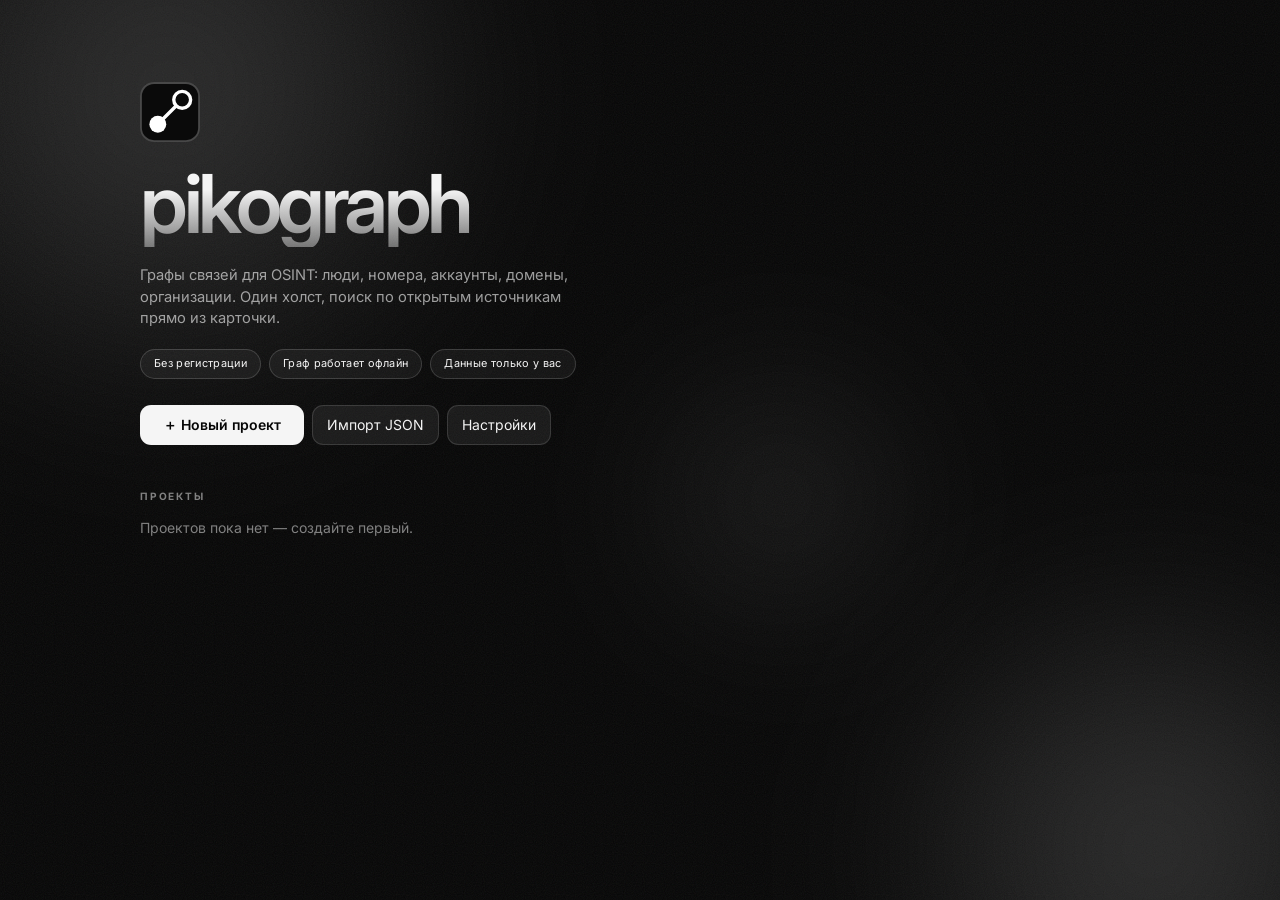
==== pikograph-single.html @ ecc3bdcb "Add files via upload" ====
<!doctype html>
<html lang="ru">
<head>
<meta charset="utf-8">
<meta name="viewport" content="width=device-width,initial-scale=1,viewport-fit=cover">
<meta name="theme-color" content="#060606">
<title>Pikograph</title>
<meta name="description" content="Pikograph — графы связей для OSINT: люди, номера, аккаунты, домены и организации на одном холсте. Поиск по открытым источникам прямо в карточке.">
<meta property="og:title" content="Pikograph"><meta property="og:description" content="Графы связей для OSINT. Поиск по открытым источникам прямо в графе.">
<meta name="application-name" content="Pikograph"><meta name="apple-mobile-web-app-title" content="Pikograph">
<link rel="icon" href="data:image/svg+xml,%3Csvg%20xmlns%3D%22http%3A//www.w3.org/2000/svg%22%20viewBox%3D%220%200%2064%2064%22%3E%3Crect%20width%3D%2264%22%20height%3D%2264%22%20rx%3D%2215%22%20fill%3D%22%230a0a0a%22/%3E%3Crect%20x%3D%221%22%20y%3D%221%22%20width%3D%2262%22%20height%3D%2262%22%20rx%3D%2214%22%20fill%3D%22none%22%20stroke%3D%22%23fff%22%20stroke-opacity%3D%22.25%22%20stroke-width%3D%222%22/%3E%3Cpath%20d%3D%22M21%2043L43%2021%22%20stroke%3D%22%23fff%22%20stroke-width%3D%223.6%22%20stroke-linecap%3D%22round%22/%3E%3Ccircle%20cx%3D%2219%22%20cy%3D%2245%22%20r%3D%229%22%20fill%3D%22%23fff%22/%3E%3Ccircle%20cx%3D%2245%22%20cy%3D%2219%22%20r%3D%229%22%20fill%3D%22%230a0a0a%22%20stroke%3D%22%23fff%22%20stroke-width%3D%223.6%22/%3E%3C/svg%3E" type="image/svg+xml">
<link rel="icon" href="[data-uri]" sizes="32x32" type="image/png">
<link rel="apple-touch-icon" href="[data-uri]">
<link rel="preconnect" href="https://fonts.googleapis.com">
<link href="https://fonts.googleapis.com/css2?family=Inter:wght@400;500;600&family=Space+Grotesk:wght@400;600&family=Manrope:wght@400;600&family=Syne:wght@400;700&family=Unbounded:wght@400;600&family=Oswald:wght@400;600&family=Playfair+Display:wght@400;700&family=Cormorant+Garamond:wght@500;700&family=JetBrains+Mono:wght@400;700&family=IBM+Plex+Mono:wght@400;600&display=swap" rel="stylesheet">
<style>
:root{--c:255,255,255;--bg:#060606;--fg:#f5f5f5;--ga:.06;--gm:1;--hl:.18;--sh:.55;--bl:26px;--r:18px;--f:'Inter',system-ui,sans-serif;--fs:14px;--nw:200px;--ew:1.5px;--bd:.14;--gn:.07}
.l{--c:0,0,0;--bg:#e9e9e9;--fg:#080808;--gm:8;--hl:.85;--sh:.2}
*{box-sizing:border-box;margin:0}
html{height:100%;background:var(--bg)}
body{height:100%;overflow:hidden;background:transparent;color:var(--fg);font:var(--fs)/1.45 var(--f);-webkit-tap-highlight-color:transparent;overscroll-behavior:none;-webkit-font-smoothing:antialiased}
[hidden]{display:none!important}
#amb{position:fixed;inset:0;z-index:-1;overflow:hidden;pointer-events:none}
#amb i{position:absolute;border-radius:50%;filter:blur(70px);background:radial-gradient(circle,rgba(var(--c),.17),transparent 65%)}
#amb i:nth-child(1){width:62vmax;height:62vmax;left:-18vmax;top:-24vmax;animation:dr 28s ease-in-out infinite}
#amb i:nth-child(2){width:52vmax;height:52vmax;right:-16vmax;bottom:-22vmax;animation:dr 34s ease-in-out infinite reverse}
#amb i:nth-child(3){width:30vmax;height:30vmax;left:46%;top:34%;opacity:.55;animation:dr 22s ease-in-out infinite}
.na #amb i{animation:none}
#amb::after{content:"";position:absolute;inset:0;opacity:var(--gn);mix-blend-mode:overlay;background:url("data:image/svg+xml,%3Csvg xmlns='http://www.w3.org/2000/svg' width='160' height='160'%3E%3Cfilter id='n'%3E%3CfeTurbulence type='fractalNoise' baseFrequency='.9' numOctaves='2'/%3E%3C/filter%3E%3Crect width='100%25' height='100%25' filter='url(%23n)'/%3E%3C/svg%3E")}
@keyframes dr{50%{transform:translate(8vw,6vh) scale(1.12)}}
@keyframes pop{from{opacity:0;transform:scale(.86)}}
@keyframes up{from{opacity:0;transform:translateY(14px)}}
@keyframes sl{from{opacity:0;transform:translateY(10px) scale(.98)}}
@keyframes pl{50%{box-shadow:0 0 0 8px rgba(var(--c),.14)}}
@keyframes fl{to{stroke-dashoffset:-11}}
@media(prefers-reduced-motion:reduce){*{animation:none!important}}

.glass{position:relative;background:linear-gradient(135deg,rgba(255,255,255,calc(var(--ga)*var(--gm)*1.7)),rgba(255,255,255,calc(var(--ga)*var(--gm)*.6)));-webkit-backdrop-filter:blur(var(--bl)) saturate(170%);backdrop-filter:blur(var(--bl)) saturate(170%);border-radius:var(--r);box-shadow:inset 0 1px 0 rgba(255,255,255,var(--hl)),0 24px 56px -14px rgba(0,0,0,var(--sh)),0 2px 8px rgba(0,0,0,.16)}
.glass::after{content:"";position:absolute;inset:0;border-radius:inherit;padding:1px;pointer-events:none;background:linear-gradient(140deg,rgba(var(--c),calc(var(--bd)*3)),rgba(var(--c),calc(var(--bd)*.35)) 45%,rgba(var(--c),calc(var(--bd)*1.7)));-webkit-mask:linear-gradient(#000 0 0) content-box,linear-gradient(#000 0 0);-webkit-mask-composite:xor;mask-composite:exclude}

#stage{position:fixed;inset:0;touch-action:none;cursor:grab}
#world{position:absolute;left:0;top:0;transform-origin:0 0}
#sv{position:absolute;left:0;top:0;width:1px;height:1px;overflow:visible;pointer-events:none;color:var(--fg)}
.ln{fill:none;stroke-width:var(--ew);stroke-linecap:round}#tmp{stroke:var(--fg);stroke-opacity:.55;stroke-dasharray:5 5}
.es .ln{stroke:var(--fg);stroke-width:calc(var(--ew) + 1px)}.ah{fill:var(--fg);stroke:var(--fg);stroke-width:1.2;stroke-linejoin:round;opacity:.92}.pt{fill:var(--fg);filter:drop-shadow(0 0 5px var(--fg))}.lb{fill:var(--bg);stroke:rgba(var(--c),.3);pointer-events:all;cursor:pointer}
.hit{fill:none;stroke:transparent;stroke-width:24;pointer-events:stroke;cursor:pointer}
#sv text{fill:var(--fg);font-size:11.5px;font-weight:500;letter-spacing:.03em;pointer-events:none}

.node{position:absolute;width:var(--nw);padding:14px 16px 15px;cursor:grab;user-select:none;-webkit-user-select:none;touch-action:none;transition:box-shadow .25s,transform .25s}
.node.pp{animation:pop .4s cubic-bezier(.2,.9,.3,1.25)}
.node:hover{transform:translateY(-2px)}
.node.s{box-shadow:inset 0 1px 0 rgba(255,255,255,var(--hl)),0 0 0 5px rgba(var(--c),.07),0 30px 70px -14px rgba(0,0,0,.75)}
.node.s::after{background:linear-gradient(140deg,rgba(var(--c),.95),rgba(var(--c),.35))}
.nh{display:flex;align-items:center;gap:9px}
.ic{display:grid;place-items:center;flex:none;width:28px;height:28px;border-radius:50%;background:rgba(var(--c),.09);box-shadow:inset 0 0 0 1px rgba(var(--c),.18)}
.ic svg{width:15px;height:15px}
.node small{opacity:.55;letter-spacing:.16em;text-transform:uppercase;font-size:.66em;font-weight:600}
.node b{display:block;font-weight:600;font-size:1.07em;line-height:1.3;word-break:break-word;margin-top:11px;letter-spacing:-.01em}
.node i{display:block;opacity:.58;font-style:normal;font-size:.85em;margin-top:6px;white-space:pre-wrap;word-break:break-word}
.hd{position:absolute;width:18px;height:18px;margin:-9px 0 0 -9px;border-radius:50%;background:var(--fg);border:3px solid var(--bg);box-shadow:0 0 0 1px rgba(var(--c),.4);cursor:crosshair;touch-action:none;opacity:0;pointer-events:none;z-index:2;transition:transform .15s,opacity .18s}
.hd[data-s="0"]{left:50%;top:0}.hd[data-s="1"]{left:100%;top:50%}.hd[data-s="2"]{left:50%;top:100%}.hd[data-s="3"]{left:0;top:50%}
.node:hover .hd,.node.s .hd{opacity:1;pointer-events:auto}.hd:hover{transform:scale(1.3)}.s .hd{animation:pl 1.8s ease-in-out infinite}
@media(pointer:coarse){.hd{width:28px;height:28px;margin:-14px 0 0 -14px}}

button,input,select,textarea{font:inherit;color:inherit}
button{background:rgba(var(--c),.07);border:1px solid rgba(var(--c),.13);border-radius:calc(var(--r)*.62);padding:8px 14px;cursor:pointer;white-space:nowrap;min-height:40px;transition:background .18s,transform .18s,border-color .18s;flex:none}
button:hover{background:rgba(var(--c),.17);border-color:rgba(var(--c),.3)}
button:active{transform:scale(.96)}
button.pri{background:var(--fg);color:var(--bg);font-weight:600;border-color:transparent}
button.pri:hover{background:var(--fg);opacity:.88}
.ib{width:40px;padding:0;display:grid;place-items:center}.ib svg{width:18px;height:18px}
input,textarea,select{width:100%;background:rgba(var(--c),.055);border:1px solid rgba(var(--c),.13);border-radius:12px;padding:9px 12px;outline:0;transition:border-color .2s,background .2s}
input:focus,textarea:focus,select:focus{border-color:rgba(var(--c),.55);background:rgba(var(--c),.09)}
select option{color:#000}
input[type=range]{padding:0;height:22px;accent-color:var(--fg);background:transparent;border:0}
input[type=checkbox]{width:20px;height:20px;accent-color:var(--fg)}
textarea{resize:vertical}

.bar{z-index:10;position:fixed;top:max(12px,env(safe-area-inset-top));left:12px;right:12px;display:flex;gap:6px;padding:6px;overflow-x:auto;scrollbar-width:none;align-items:center;border-radius:calc(var(--r)*1.2)}
.bar::-webkit-scrollbar,.dock::-webkit-scrollbar{display:none}
#nm{width:170px;flex:none;font-weight:600;background:transparent;border-color:transparent;letter-spacing:-.01em}
#nm:hover{background:rgba(var(--c),.06)}
.sp{width:1px;height:22px;background:rgba(var(--c),.16);flex:none;margin:0 2px}
.bar #zl{min-width:62px;font-variant-numeric:tabular-nums}
.dock{z-index:10;position:fixed;bottom:max(14px,env(safe-area-inset-bottom));left:50%;transform:translateX(-50%);max-width:calc(100% - 20px);display:flex;gap:2px;padding:6px;overflow-x:auto;scrollbar-width:none;border-radius:calc(var(--r)*1.3)}
.dock button{display:flex;flex-direction:column;align-items:center;gap:5px;min-width:68px;padding:9px 6px 8px;background:transparent;border-color:transparent;font-size:.72em;letter-spacing:.05em;line-height:1}
.dock button svg{width:22px;height:22px}
.dock button:hover{background:rgba(var(--c),.12);transform:translateY(-4px)}
.menu{position:fixed;top:78px;right:12px;z-index:30;padding:6px;display:none;min-width:230px}
.menu.o{display:block;animation:sl .22s ease}
.menu button{display:block;width:100%;text-align:left;background:transparent;border-color:transparent}
.menu hr{border:0;border-top:1px solid rgba(var(--c),.12);margin:4px 8px}
.sheet{z-index:60;position:fixed;top:84px;right:12px;width:340px;max-height:calc(100% - 170px);overflow:auto;padding:18px;display:none;border:1px solid rgba(var(--c),var(--bd))}
.sheet::after{display:none}.sheet.o{display:block;animation:sl .3s ease}
#set{right:auto;left:12px}
.sheet h3{font-weight:600;letter-spacing:.14em;text-transform:uppercase;font-size:.74em}
.sheet label{display:flex;justify-content:space-between;font-size:.7em;opacity:.58;margin:14px 0 5px;text-transform:uppercase;letter-spacing:.12em;font-weight:500}
.row{display:flex;gap:8px;align-items:center;justify-content:space-between;margin-top:12px}.row button{flex:1}
.hd2{margin:0;justify-content:flex-start}.hd2 h3{flex:1}.hd2 button{flex:none}
.sheet .pri{width:100%;margin-top:14px}
.rr{border-top:1px solid rgba(var(--c),.11);padding:12px 0;font-size:.9em}
.rr a{color:var(--fg);font-weight:600;word-break:break-word;text-decoration:none;border-bottom:1px solid rgba(var(--c),.3)}
.rr small{display:block;opacity:.5;margin-top:2px}.rr p{opacity:.75;margin:5px 0;max-height:4.4em;overflow:hidden}
.rr button{min-height:30px;padding:3px 11px;font-size:.85em}
#hint{position:fixed;left:50%;top:50%;transform:translate(-50%,-50%);text-align:center;opacity:.38;pointer-events:none;display:none;letter-spacing:.05em;line-height:1.8}
#toast{position:fixed;left:50%;bottom:104px;transform:translate(-50%,16px);opacity:0;pointer-events:none;padding:11px 20px;z-index:80;transition:.3s;max-width:90%;text-align:center}
#toast.o{opacity:1;transform:translate(-50%,0)}

body.hm .bar,body.hm .dock,body.hm #stage,body.hm #hint,body.hm #pn,body.hm #mn{display:none!important}
#home{position:fixed;inset:0;z-index:50;overflow:auto;padding:max(28px,env(safe-area-inset-top)) 20px 70px}
body:not(.hm) #home{display:none}
.hw{max-width:1000px;margin:6vh auto 0;animation:up .6s both}
.logo{width:60px;height:60px;margin-bottom:18px}
.hw h1{font-size:clamp(2.9em,11vw,5.8em);font-weight:600;letter-spacing:-.055em;line-height:.95;padding-bottom:.06em;background:linear-gradient(180deg,var(--fg) 30%,rgba(var(--c),.4));-webkit-background-clip:text;background-clip:text;color:transparent}
.sub{opacity:.62;margin:18px 0 0;max-width:52ch;font-size:1.05em}
.chips{display:flex;flex-wrap:wrap;gap:8px;margin:20px 0 26px}
.chips span{padding:6px 13px;border-radius:99px;font-size:.78em;border:1px solid rgba(var(--c),.16);background:rgba(var(--c),.05);letter-spacing:.03em}
.hw .row{justify-content:flex-start;flex-wrap:wrap;margin:0}.hw .row button{flex:none}.hw .pri{padding:9px 22px}
.ph{margin:44px 0 14px;opacity:.5;letter-spacing:.18em;text-transform:uppercase;font-size:.72em}
#pl{display:grid;grid-template-columns:repeat(auto-fill,minmax(250px,1fr));gap:16px}
.pc{padding:12px;cursor:pointer;animation:up .55s both;transition:transform .25s}
.pc:hover{transform:translateY(-4px)}
.pc::before{content:"";position:absolute;inset:0;border-radius:inherit;background:radial-gradient(260px circle at var(--mx,50%) var(--my,0),rgba(var(--c),.14),transparent 60%);opacity:0;transition:opacity .3s;pointer-events:none}
.pc:hover::before{opacity:1}
.th{height:112px;border-radius:calc(var(--r) - 7px);background:rgba(var(--c),.04);box-shadow:inset 0 0 0 1px rgba(var(--c),.08);overflow:hidden}
.th svg{width:100%;height:100%}.th line{stroke:rgba(var(--c),.4);stroke-width:1}.th circle{fill:var(--fg)}
.pi{display:flex;align-items:center;gap:6px;margin-top:11px}.pi>div:first-child{flex:1;min-width:0}
.pi b{display:block;white-space:nowrap;overflow:hidden;text-overflow:ellipsis;font-weight:600}.pi small{opacity:.5;font-size:.8em}
.pa{display:flex;gap:4px;opacity:.55;transition:.2s}.pc:hover .pa{opacity:1}
.pa button{min-width:34px;height:34px;min-height:34px;padding:0 8px;display:grid;place-items:center;font-size:.8em}.pa svg{width:15px;height:15px}
.empty{opacity:.5;grid-column:1/-1}
@media(hover:none){.pa{opacity:1}}
@media(max-width:700px){.sheet,#set{top:auto;left:8px;right:8px;width:auto;bottom:calc(92px + env(safe-area-inset-bottom));max-height:52vh}#nm{width:120px}.menu{right:8px}}

.node.res{width:360px;padding:14px 14px 12px}
.rt{flex:1;min-width:0}.rt small{display:block}.rt em{display:block;font-style:normal;font-weight:600;white-space:nowrap;overflow:hidden;text-overflow:ellipsis;margin-top:2px;letter-spacing:-.01em}
.cnt{font-size:.75em;padding:2px 9px;border-radius:99px;background:rgba(var(--c),.1);box-shadow:inset 0 0 0 1px rgba(var(--c),.16);font-variant-numeric:tabular-nums}.cnt:empty{display:none}
.rl{margin-top:12px;max-height:340px;overflow:auto;touch-action:pan-y;overscroll-behavior:contain;cursor:auto;padding-right:6px;scrollbar-width:thin;scrollbar-color:rgba(var(--c),.3) transparent;user-select:text;-webkit-user-select:text}
.ri{display:flex;gap:10px;padding:11px 0;border-top:1px solid rgba(var(--c),.1);animation:up .45s both}.ri:first-child{border-top:0}
.fv{flex:none;width:26px;height:26px;border-radius:50%;display:grid;place-items:center;font-size:.72em;font-weight:600;background:rgba(var(--c),.09);box-shadow:inset 0 0 0 1px rgba(var(--c),.16)}
.ri>div{min-width:0;flex:1}
.ri a{display:block;color:var(--fg);font-weight:600;font-size:.92em;line-height:1.3;text-decoration:none;word-break:break-word}
.ri a:hover{text-decoration:underline;text-underline-offset:3px}
.ri small{display:block;opacity:.5;font-size:.72em;margin-top:2px;letter-spacing:.04em}
.ri p{opacity:.74;font-size:.8em;margin:5px 0 0;line-height:1.45;word-break:break-word}
.ri img{width:100%;max-height:120px;object-fit:cover;border-radius:10px;margin-bottom:7px;display:block}
.ri button,.res>button{min-height:26px;padding:2px 11px;font-size:.72em;margin-top:8px}
.rm{opacity:.68;font-size:.88em;margin-top:12px;line-height:1.5}
.sk{margin-top:14px;display:grid;gap:9px}.sk span{height:12px;border-radius:6px;background:linear-gradient(90deg,rgba(var(--c),.07),rgba(var(--c),.24),rgba(var(--c),.07));background-size:200% 100%;animation:sh 1.3s linear infinite}.sk span:nth-child(2){width:80%}.sk span:nth-child(3){width:55%}
@keyframes sh{to{background-position:-200% 0}}
.rf{margin-top:10px;font-size:.64em;letter-spacing:.16em;text-transform:uppercase;opacity:.4;text-align:right}
.seg{display:flex;gap:6px}.seg button{flex:1;padding:6px 0;font-size:1.1em}.seg .on{background:var(--fg);color:var(--bg);border-color:transparent}
@media(max-width:700px){.node.res{width:300px}}

</style>
</head>
<body class="hm">
<div id="amb"><i></i><i></i><i></i></div>
<div id="stage"><div id="world">
  <svg id="sv"><g id="eg"></g><path id="tmp" class="ln"/></svg>
  <div id="nd"></div>
</div></div>
<div id="hint">Двойной клик по полотну или кнопки внизу — новая карточка<br>Потяни за белый кружок на стороне карточки, чтобы создать связь</div>

<header class="bar glass">
  <button class="ib" id="bk" title="К проектам"></button>
  <input id="nm" aria-label="Название проекта" placeholder="Название">
  <span class="sp"></span>
  <button class="ib" id="un" title="Назад (Ctrl+Z)"></button><button class="ib" id="re" title="Вперёд (Ctrl+Y)"></button>
  <span class="sp"></span>
  <button class="ib" id="zo"></button><button id="zl">100%</button><button class="ib" id="zi"></button>
  <span class="sp"></span>
  <button class="ib" id="mb" title="Меню"></button>
</header>
<div class="menu glass" id="mn">
  <button data-a="fit">Вписать в экран</button>
  <button data-a="lay">Авто-расположение</button><hr>
  <button data-a="png">Экспорт PNG</button>
  <button data-a="json">Экспорт JSON</button><hr>
  <button data-a="clr">Очистить граф</button>
  <button data-a="set">Настройки</button>
</div>
<nav class="dock glass" id="dk"></nav>
<aside class="sheet glass" id="pn"></aside>
<aside class="sheet glass" id="set"></aside>
<div id="toast" class="glass"></div>

<section id="home">
  <div class="hw">
    <svg class="logo" viewBox="0 0 64 64"><rect width="64" height="64" rx="15" fill="#0a0a0a"/><rect x="1" y="1" width="62" height="62" rx="14" fill="none" stroke="#fff" stroke-opacity=".25" stroke-width="2"/><path d="M21 43L43 21" stroke="#fff" stroke-width="3.6" stroke-linecap="round"/><circle cx="19" cy="45" r="9" fill="#fff"/><circle cx="45" cy="19" r="9" fill="#0a0a0a" stroke="#fff" stroke-width="3.6"/></svg>
    <h1>pikograph</h1>
    <p class="sub">Графы связей для OSINT: люди, номера, аккаунты, домены, организации. Один холст, поиск по открытым источникам прямо из карточки.</p>
    <div class="chips"><span>Без регистрации</span><span>Граф работает офлайн</span><span>Данные только у вас</span></div>
    <div class="row"><button class="pri" id="hn">＋ Новый проект</button><button id="hi">Импорт JSON</button><button id="hs">Настройки</button></div>
    <h3 class="ph">Проекты</h3>
    <div id="pl"></div>
  </div>
</section>
<input type="file" id="fi" accept=".json,application/json" hidden>
<script>
'use strict';
const $=q=>document.querySelector(q),uid=()=>Math.random().toString(36).slice(2,9),
esc=t=>String(t??'').replace(/[&<>"]/g,c=>({'&':'&amp;','<':'&lt;','>':'&gt;','"':'&quot;'}[c]));
/* хранилище с запасным вариантом (если localStorage недоступен) */
const LS=(()=>{try{localStorage.setItem('__t',1);localStorage.removeItem('__t');return localStorage}catch{const m={};return{getItem:k=>k in m?m[k]:null,setItem:(k,v)=>{m[k]=String(v)},removeItem:k=>{delete m[k]}}}})();
const ld0=(k,d)=>{try{return JSON.parse(LS.getItem(k))||d}catch{return d}},sv=(k,v)=>{try{LS.setItem(k,JSON.stringify(v))}catch{toast('Не удалось сохранить: память браузера заполнена')}};
function toast(t){const e=$('#toast');e.textContent=t;e.classList.add('o');clearTimeout(toast.t);toast.t=setTimeout(()=>e.classList.remove('o'),2800)}
addEventListener('error',e=>toast('Ошибка: '+e.message));
/* иконки */
const I=d=>`<svg viewBox="0 0 24 24" fill="none" stroke="currentColor" stroke-width="1.7" stroke-linecap="round" stroke-linejoin="round">${d}</svg>`;
const IC={person:'<circle cx="12" cy="8" r="4"/><path d="M4 21c0-4.4 3.6-7 8-7s8 2.6 8 7"/>',phone:'<path d="M5 4h4l2 5-2.5 1.5a11 11 0 005 5L15 13l5 2v4a2 2 0 01-2 2A16 16 0 013 6a2 2 0 012-2z"/>',acc:'<circle cx="12" cy="12" r="4"/><path d="M16 8v5a3 3 0 006 0v-1a10 10 0 10-4 8"/>',email:'<rect x="3" y="5" width="18" height="14" rx="2"/><path d="M3 7l9 6 9-6"/>',domain:'<circle cx="12" cy="12" r="9"/><path d="M3 12h18M12 3c3 3 3 15 0 18M12 3c-3 3-3 15 0 18"/>',org:'<path d="M4 21V5l8-2v18M12 9h8v12M4 21h16M8 8h1M8 12h1M8 16h1M16 13h1M16 17h1"/>',addr:'<path d="M12 21s7-6 7-11a7 7 0 10-14 0c0 5 7 11 7 11z"/><circle cx="12" cy="10" r="2.5"/>',doc:'<path d="M6 3h8l4 4v14H6zM14 3v4h4M9 13h6M9 17h6"/>',obj:'<path d="M12 3l8 4.5v9L12 21l-8-4.5v-9zM12 12l8-4.5M12 12v9M12 12L4 7.5"/>',result:'<circle cx="11" cy="11" r="7"/><path d="M21 21l-4.3-4.3"/>',photo:'<rect x="3" y="4" width="18" height="16" rx="2"/><circle cx="9" cy="10" r="2"/><path d="M3 18l6-5 4 3 3-2 5 4"/>'};
const UI={bk:'M15 5l-7 7 7 7',un:'M9 14L4 9l5-5M4 9h10a6 6 0 010 12h-3',re:'M15 14l5-5-5-5M20 9H10a6 6 0 000 12h3',zo:'M5 12h14',zi:'M12 5v14M5 12h14',mb:'M5 12h.01M12 12h.01M19 12h.01',x:'M6 6l12 12M18 6L6 18',ed:'M4 20h4L19 9l-4-4L4 16zM13 7l4 4',cp:'M9 9h11v11H9zM5 15V4h11',tr:'M4 7h16M9 7V4h6v3M6 7l1 13h10l1-13'};
for(const k of['bk','un','re','zo','zi','mb'])$('#'+k).innerHTML=I(`<path d="${UI[k]}"/>`);
/* типы карточек: [название, режим поиска по умолчанию] */
const T={person:['ФИО','name'],phone:['Телефон','phone'],acc:['Аккаунт','user'],email:['E-mail','email'],domain:['Домен','net'],org:['Организация','work'],addr:['Адрес','geo'],doc:['Документ','gen'],obj:['Объект','gen'],photo:['Фото','photo'],result:['Результаты','gen']};
/* режимы поиска (какие именно API — см. PV в блоке поиска) */
const M={name:['ФИО'],user:['Никнейм'],phone:['Телефон'],email:['E-mail'],net:['Домен / IP'],work:['Организация'],geo:['Адрес / место'],photo:['Фото'],gen:['Общий поиск']};
const FONTS=['Inter','Space Grotesk','Manrope','Syne','Unbounded','Oswald','Playfair Display','Cormorant Garamond','JetBrains Mono','IBM Plex Mono','Georgia','system-ui'];
const D={f:'Inter',fs:14,bl:26,ga:.06,br:.14,r:18,nw:200,ew:1.5,ec:'c',ar:1,gr:'dots',gs:28,th:'d',gn:.07,an:1,pt:0,inst:''};
let s=null,st={...D,...ld0('pk:s',{})},U=[],R=[],sel=null,els={},rc={},drag=null,pinch=null,last='';const P=new Map;
const snap=()=>JSON.stringify({n:s.n,e:s.e}),nm=id=>s.n.find(n=>n.id==id),idx=()=>ld0('pk:i',[]),setI=i=>sv('pk:i',i);

/* ---------- проекты ---------- */
function save(){if(!s)return;s.t=Date.now();sv('pk:p:'+s.id,s);setI([{id:s.id,name:s.name,c:s.n.length,t:s.t},...idx().filter(x=>x.id!=s.id)])}
const SD=v=>v==null||v===''?undefined:[0,1,2,3].includes(+v)?+v:undefined;
function clean(j){const ids=new Set,n=(j.n||[]).filter(x=>x&&x.id).map(x=>{ids.add(String(x.id));const o={id:String(x.id),x:+x.x||0,y:+x.y||0,t:T[x.t]?x.t:'obj',v:String(x.v??''),c:String(x.c??''),m:M[x.m]?x.m:null};
if(o.t=='result'){o.it=(Array.isArray(x.it)?x.it:[]).slice(0,30).map(i=>({t:String(i.t??''),u:String(i.u??''),c:String(i.c??''),i:String(i.i??'')}));o.st=x.st=='err'?'err':x.st=='ok'?'ok':(o.it.length?'ok':'err');o.src=String(x.src??'');o.p=x.p?String(x.p):null;o.q=String(x.q??'');o.er=String(x.er??'')}return o});
return{n,e:(j.e||[]).filter(e=>e&&ids.has(String(e.a))&&ids.has(String(e.b))).map(e=>({id:String(e.id||uid()),a:String(e.a),b:String(e.b),l:String(e.l??''),d:[0,1,2,3].includes(+e.d)?+e.d:1,sa:SD(e.sa),sb:SD(e.sb)})),v:j.v&&j.v.k?{x:+j.v.x||0,y:+j.v.y||0,k:+j.v.k}:{x:0,y:0,k:1}}}
function mk(name,d={}){const p={...clean(d),name:name||'Новый граф',id:uid(),t:Date.now()};sv('pk:p:'+p.id,p);setI([{id:p.id,name:p.name,c:p.n.length,t:p.t},...idx()]);return p.id}
const go=id=>{if(location.hash=='#'+id)route();else location.hash=id};
function route(){const id=location.hash.slice(1);id&&LS.getItem('pk:p:'+id)?openP(id):showHome()}
function openP(id){s=ld0('pk:p:'+id,null);Object.assign(s,clean(s));U=[];R=[];sel=null;rc={};last=snap();document.body.classList.remove('hm');$('#nm').value=s.name;nodes();panel();
if(s.n.length&&s.v.k==1&&!s.v.x&&!s.v.y)fit();else view()}
function thumb(p){if(!p.n.length)return'<svg viewBox="0 0 160 90"></svg>';let a=1e9,b=1e9,c=-1e9,d=-1e9;p.n.forEach(n=>{a=Math.min(a,n.x);b=Math.min(b,n.y);c=Math.max(c,n.x);d=Math.max(d,n.y)});
const w=c-a,h=d-b,k=Math.min(128/(w||1),58/(h||1),60),ox=(160-w*k)/2,oy=(90-h*k)/2,X=n=>ox+(n.x-a)*k,Y=n=>oy+(n.y-b)*k,m={};p.n.forEach(n=>m[n.id]=n);
return`<svg viewBox="0 0 160 90">${p.e.map(e=>`<line x1="${X(m[e.a])}" y1="${Y(m[e.a])}" x2="${X(m[e.b])}" y2="${Y(m[e.b])}"/>`).join('')}${p.n.map(n=>`<circle cx="${X(n)}" cy="${Y(n)}" r="3.2"/>`).join('')}</svg>`}
function showHome(){if(s)save();s=null;sel=null;$('#nd').innerHTML='';$('#eg').innerHTML='';['#pn','#mn'].forEach(q=>$(q).classList.remove('o'));document.body.classList.add('hm');const i=idx();
$('#pl').innerHTML=i.length?i.map((p,k)=>{const d=ld0('pk:p:'+p.id,{n:[],e:[]});return`<div class="pc glass" data-id="${p.id}" style="animation-delay:${k*60}ms"><div class="th">${thumb({n:d.n||[],e:d.e||[]})}</div><div class="pi"><div><b>${esc(p.name)}</b><small>${p.c} карт. · ${new Date(p.t).toLocaleDateString('ru',{day:'numeric',month:'short'})}</small></div><div class="pa"><button data-a="r" title="Переименовать">${I(`<path d="${UI.ed}"/>`)}</button><button data-a="d" title="Копия">${I(`<path d="${UI.cp}"/>`)}</button><button data-a="x" title="Удалить">${I(`<path d="${UI.tr}"/>`)}</button></div></div></div>`}).join(''):'<p class="empty">Проектов пока нет — создайте первый.</p>'}
$('#pl').onclick=e=>{const c=e.target.closest('.pc');if(!c)return;const id=c.dataset.id,b=e.target.closest('button'),a=b&&b.dataset.a;if(!a)return go(id);const p=ld0('pk:p:'+id,null);if(!p)return showHome();
if(a=='r'){go(id);setTimeout(()=>{$('#nm').focus();$('#nm').select()},80);return}
if(a=='d')mk(p.name+' (копия)',p);
else{if(!b.dataset.arm){b.dataset.arm=1;b.innerHTML='Удалить?';setTimeout(()=>{if(b.isConnected){delete b.dataset.arm;b.innerHTML=I(`<path d="${UI.tr}"/>`)}},3000);return}LS.removeItem('pk:p:'+id);setI(idx().filter(x=>x.id!=id))}showHome()};
$('#pl').onpointermove=e=>{const c=e.target.closest('.pc');if(c){const r=c.getBoundingClientRect();c.style.setProperty('--mx',e.clientX-r.left+'px');c.style.setProperty('--my',e.clientY-r.top+'px')}};
$('#hn').onclick=()=>go(mk('Новый граф'));
$('#hi').onclick=()=>$('#fi').click();
$('#fi').onchange=async e=>{try{const f=e.target.files[0],j=JSON.parse(await f.text());if(!Array.isArray(j.n)||!Array.isArray(j.e))throw 0;go(mk(j.name||f.name.replace(/\.json$/i,''),j))}catch{toast('Неверный файл проекта')}e.target.value=''};
$('#hs').onclick=()=>$('#set').classList.toggle('o');$('#bk').onclick=()=>{location.hash=''};
addEventListener('hashchange',route);addEventListener('pagehide',()=>save());

/* ---------- история ---------- */
function commit(){U.push(last);if(U.length>100)U.shift();last=snap();R=[];save()}
function ld(x){x=JSON.parse(x);s.n=x.n;s.e=x.e;last=snap();sel=null;nodes();panel();save()}
const undo=()=>{if(s&&U.length){R.push(snap());ld(U.pop())}},redo=()=>{if(s&&R.length){U.push(snap());ld(R.pop())}};

/* ---------- отрисовка ---------- */
function apply(){const r=document.documentElement,v=r.style;r.className=st.th=='l'?'l':'';document.body.classList.toggle('na',!st.an);
v.setProperty('--f',`'${st.f}',system-ui,sans-serif`);v.setProperty('--fs',st.fs+'px');v.setProperty('--bl',st.bl+'px');v.setProperty('--ga',st.ga);v.setProperty('--bd',st.br);v.setProperty('--r',st.r+'px');v.setProperty('--nw',st.nw+'px');v.setProperty('--ew',st.ew+'px');v.setProperty('--gn',st.gn);
document.querySelector('meta[name=theme-color]').content=st.th=='l'?'#e9e9e9':'#060606';if(s){view();edges()}}
function view(){if(!s)return;const v=s.v,g=$('#stage').style,gs=Math.max(4,st.gs*v.k);$('#world').style.transform=`translate(${v.x}px,${v.y}px) scale(${v.k})`;$('#zl').textContent=Math.round(v.k*100)+'%';
g.backgroundImage=st.gr=='dots'?'radial-gradient(rgba(var(--c),.3) 1px,transparent 1.3px)':st.gr=='lines'?'linear-gradient(rgba(var(--c),.07) 1px,transparent 1px),linear-gradient(90deg,rgba(var(--c),.07) 1px,transparent 1px)':'none';
g.backgroundSize=gs+'px '+gs+'px';g.backgroundPosition=v.x+'px '+v.y+'px'}
const HD=[0,1,2,3].map(i=>`<div class="hd" data-s="${i}"></div>`).join('');
function resHTML(n){const hd=`<div class="nh"><span class="ic">${I(IC.result)}</span><div class="rt"><small>Результаты поиска</small><em></em></div><span class="cnt">${n.st=='ok'?n.it.length:''}</span></div>`;let b;
if(n.st=='load')b='<div class="sk"><span></span><span></span><span></span></div><p class="rm">Ищу в открытых источниках…</p>';
else if(n.st=='err'||!n.it.length)b=`<p class="rm">${esc(n.st=='err'?(n.er||'Поиск прерван.'):'Ничего не найдено.')}</p><button data-act="rt">Повторить</button>`;
else b='<div class="rl">'+n.it.map((x,i)=>{let h='';try{h=new URL(x.u).hostname.replace(/^www\./,'')}catch{}return`<div class="ri" style="animation-delay:${Math.min(i,10)*40}ms"><span class="fv">${esc((h[0]||'•').toUpperCase())}</span><div>${/^https?:/.test(x.i)?`<img src="${esc(x.i)}" loading="lazy" referrerpolicy="no-referrer" alt="">`:''}<a href="${/^https?:/.test(x.u)?esc(x.u):'#'}" target="_blank" rel="noopener noreferrer">${esc(x.t)}</a><small>${esc(h)}</small>${x.c?`<p>${esc(x.c)}</p>`:''}<button data-act="add" data-i="${i}">+ в граф</button></div></div>`}).join('')+'</div>';
return hd+(n.st=='ok'&&n.er?`<p class="rm">${esc(n.er)}</p>`:'')+b+(n.src&&n.st=='ok'?`<div class="rf">${esc(n.src)}</div>`:'')+HD}
function nodes(){const w=$('#nd'),sc={};w.querySelectorAll('.rl').forEach(r=>sc[r.closest('.node').dataset.id]=r.scrollTop);w.innerHTML='';els={};
s.n.forEach(n=>{const e=document.createElement('div'),t=T[n.t]||T.obj,r=n.t=='result';e.className='node glass'+(r?' res':'')+(sel&&sel.k=='n'&&sel.id==n.id?' s':'');e.dataset.id=n.id;
if(r){e.innerHTML=resHTML(n);e.querySelector('em').textContent=n.v}
else{e.innerHTML=`<div class="nh"><span class="ic">${I(IC[n.t]||IC.obj)}</span><small></small></div><b></b><i></i>${HD}`;e.querySelector('small').textContent=t[0];e.children[1].textContent=n.v||'—';e.children[2].textContent=n.c||''}
e.style.left=n.x+'px';e.style.top=n.y+'px';w.append(e);els[n.id]=e;const l=e.querySelector('.rl');if(l&&sc[n.id])l.scrollTop=sc[n.id]});edges();view();$('#hint').style.display=s.n.length?'none':'block'}
const NV=[[0,-1],[1,0],[0,1],[-1,0]],anc=(n,el,i)=>[n.x+(i==1?el.offsetWidth:i==3?0:el.offsetWidth/2),n.y+(i==2?el.offsetHeight:i==0?0:el.offsetHeight/2)];
/* ломаная со скруглёнными углами (угловые связи, как в Miro) */
function rpoly(p,r){let d=`M${p[0][0]} ${p[0][1]}`;for(let i=1;i<p.length-1;i++){const a=p[i-1],c=p[i],b=p[i+1],l1=Math.hypot(c[0]-a[0],c[1]-a[1])||1,l2=Math.hypot(b[0]-c[0],b[1]-c[1])||1,k=Math.min(r,l1/2,l2/2);d+=`L${c[0]-(c[0]-a[0])/l1*k} ${c[1]-(c[1]-a[1])/l1*k}Q${c[0]} ${c[1]} ${c[0]+(b[0]-c[0])/l2*k} ${c[1]+(b[1]-c[1])/l2*k}`}const z=p[p.length-1];return d+`L${z[0]} ${z[1]}`}
function elbow(p,n,q,m){const o=22,a=[p[0]+n[0]*o,p[1]+n[1]*o],b=[q[0]+m[0]*o,q[1]+m[1]*o],h1=n[0]!=0,h2=m[0]!=0;
if(h1&&h2){const x=n[0]*m[0]<0?(a[0]+b[0])/2:(n[0]>0?Math.max(a[0],b[0]):Math.min(a[0],b[0]));return[p,[x,p[1]],[x,q[1]],q]}
if(!h1&&!h2){const y=n[1]*m[1]<0?(a[1]+b[1])/2:(n[1]>0?Math.max(a[1],b[1]):Math.min(a[1],b[1]));return[p,[p[0],y],[q[0],y],q]}
return h1?[p,[q[0],p[1]],q]:[p,[p[0],q[1]],q]}
function pmid(t){let L=0;const s=[];for(let i=1;i<t.length;i++){const l=Math.hypot(t[i][0]-t[i-1][0],t[i][1]-t[i-1][1]);s.push(l);L+=l}let h=L/2;for(let i=0;i<s.length;i++){if(h<=s[i]||i==s.length-1){const k=s[i]?h/s[i]:0;return[t[i][0]+(t[i+1][0]-t[i][0])*k,t[i][1]+(t[i+1][1]-t[i][1])*k]}h-=s[i]}return t[0]}
/* связь как в Miro: крепится к середине стороны карточки (верх/право/низ/лево), наконечник смотрит по касательной */
function shape(e){const A=nm(e.a),B=nm(e.b),a=els[e.a],b=els[e.b];if(!A||!B||!a||!b)return;
const dd=e.d??1,ah=8+st.ew*1.8,ar=[],cx=A.x+a.offsetWidth/2,cy=A.y+a.offsetHeight/2,dx=B.x+b.offsetWidth/2-cx,dy=B.y+b.offsetHeight/2-cy,
hz=Math.abs(dx)/((a.offsetWidth+b.offsetWidth)/2||1)>Math.abs(dy)/((a.offsetHeight+b.offsetHeight)/2||1),
sa=e.sa??(hz?(dx>=0?1:3):(dy>=0?2:0)),sb=e.sb??(hz?(dx>=0?3:1):(dy>=0?0:2)),
p1=anc(A,a,sa),p2=anc(B,b,sb),n1=NV[sa],n2=NV[sb],t1=st.ar&&(dd==2||dd==3),t2=st.ar&&(dd==1||dd==3);
let d,u1,u2,q1=p1,q2=p2,lx,ly;
if(st.ec=='s'){const L=Math.hypot(p2[0]-p1[0],p2[1]-p1[1])||1,ux=(p2[0]-p1[0])/L,uy=(p2[1]-p1[1])/L;u2=[ux,uy];u1=[-ux,-uy];
q1=t1?[p1[0]+ux*ah*.7,p1[1]+uy*ah*.7]:p1;q2=t2?[p2[0]-ux*ah*.7,p2[1]-uy*ah*.7]:p2;d=`M${q1[0]} ${q1[1]}L${q2[0]} ${q2[1]}`;lx=(q1[0]+q2[0])/2;ly=(q1[1]+q2[1])/2}
else{u1=[-n1[0],-n1[1]];u2=[-n2[0],-n2[1]];q1=t1?[p1[0]+n1[0]*ah*.7,p1[1]+n1[1]*ah*.7]:p1;q2=t2?[p2[0]+n2[0]*ah*.7,p2[1]+n2[1]*ah*.7]:p2;
if(st.ec=='e'){const t=elbow(q1,n1,q2,n2);d=rpoly(t,12);[lx,ly]=pmid(t)}
else{const k=Math.min(Math.max(Math.hypot(q2[0]-q1[0],q2[1]-q1[1])*.4,30),180),c1=[q1[0]+n1[0]*k,q1[1]+n1[1]*k],c2=[q2[0]+n2[0]*k,q2[1]+n2[1]*k];
d=`M${q1[0]} ${q1[1]}C${c1[0]} ${c1[1]} ${c2[0]} ${c2[1]} ${q2[0]} ${q2[1]}`;lx=(q1[0]+3*c1[0]+3*c2[0]+q2[0])/8;ly=(q1[1]+3*c1[1]+3*c2[1]+q2[1])/8}}
const tip=(x,y,ux,uy)=>{const bx=x-ux*ah,by=y-uy*ah,px=-uy*ah*.5,py=ux*ah*.5;return[[x,y],[bx+px,by+py],[bx-px,by-py]]};
if(t2)ar.push(tip(p2[0],p2[1],u2[0],u2[1]));if(t1)ar.push(tip(p1[0],p1[1],u1[0],u1[1]));
return{d,ar,lx,ly,x1:q1[0],y1:q1[1],x2:q2[0],y2:q2[1]}}
function edges(){if(!s)return;let h='';s.e.forEach((e,i)=>{const g=shape(e);if(!g)return;const d=g.d,dd=e.d??1,on=sel&&sel.id==e.id,w=e.l?e.l.length*6.5+24:0;
h+=`<g data-e="${e.id}" class="${on?'es':''}"><linearGradient id="g${i}" gradientUnits="userSpaceOnUse" x1="${g.x1}" y1="${g.y1}" x2="${g.x2}" y2="${g.y2}"><stop offset="0" style="stop-color:var(--fg);stop-opacity:${dd==2?.9:dd==1?.18:.6}"/><stop offset="1" style="stop-color:var(--fg);stop-opacity:${dd==1?.9:dd==2?.18:.6}"/></linearGradient><path class="hit" d="${d}"/><path class="ln" stroke="url(#g${i})" d="${d}"/>${g.ar.map(p=>`<polygon class="ah" points="${p.map(q=>q.join(',')).join(' ')}"/>`).join('')}${on||st.pt?`<circle class="pt" r="2.8"><animateMotion dur="2.6s" repeatCount="indefinite" path="${d}"${dd==2?' keyPoints="1;0" keyTimes="0;1" calcMode="linear"':''}/></circle>`:''}${e.l?`<g transform="translate(${g.lx} ${g.ly})"><rect class="lb" x="${-w/2}" y="-11" width="${w}" height="22" rx="11"/><text text-anchor="middle" dy="4">${esc(e.l)}</text></g>`:''}</g>`});$('#eg').innerHTML=h}
function pick(k,id){sel=k?{k,id}:null;for(const i in els)els[i].classList.toggle('s',!!sel&&sel.k=='n'&&sel.id==i);edges();panel()}

/* ---------- панель редактирования ---------- */
const XB=`<button class="ib" id="cl">${I(`<path d="${UI.x}"/>`)}</button>`,modes=c=>Object.entries(M).map(([k,v])=>`<option value="${k}" ${k==c?'selected':''}>${v[0]}</option>`).join('');
const kill=n=>{const g=new Set([n.id,...s.n.filter(x=>x.p==n.id).map(x=>x.id)]);s.n=s.n.filter(x=>!g.has(x.id));s.e=s.e.filter(e=>!g.has(e.a)&&!g.has(e.b));commit();sel=null;nodes();panel()};
function panel(){const p=$('#pn');if(!s||!sel){p.classList.remove('o');return}p.classList.add('o');
if(sel.k=='e'){const e=s.e.find(x=>x.id==sel.id);if(!e){pick(null);return}const d=e.d??1;
p.innerHTML=`<div class="row hd2"><h3>Связь</h3>${XB}</div><label>Подпись</label><input id="el" value="${esc(e.l)}" placeholder="Например: владелец"><label>Направление стрелки</label><div class="seg">${[['0','—'],['1','→'],['2','←'],['3','↔']].map(([v,l])=>`<button data-d="${v}" class="${d==v?'on':''}">${l}</button>`).join('')}</div><div class="row"><button id="rv">⇄ Развернуть</button><button id="dl">Удалить</button></div>`;
$('#el').oninput=x=>{e.l=x.target.value;edges()};$('#el').onchange=commit;$('#rv').onclick=()=>{[e.a,e.b]=[e.b,e.a];[e.sa,e.sb]=[e.sb,e.sa];if(e.d==2)e.d=1;else if(e.d==1||e.d===undefined)e.d=2;commit();edges();panel()};
p.querySelectorAll('.seg button').forEach(b=>b.onclick=()=>{e.d=+b.dataset.d;commit();edges();panel()});
$('#dl').onclick=()=>{s.e=s.e.filter(x=>x!=e);commit();pick(null)}}
else{const n=nm(sel.id);if(!n){pick(null);return}
if(n.t=='result'){p.innerHTML=`<div class="row hd2"><span class="ic">${I(IC.result)}</span><h3>Результаты</h3>${XB}</div><label>Запрос</label><input id="rq" value="${esc(n.q)}"><label>Источник поиска</label><select id="pm">${modes(n.m)}</select><button class="pri" id="sr">Обновить поиск</button><div class="row"><button id="so">↗ В браузере</button><button id="dl">Удалить</button></div>`;
$('#rq').onchange=x=>{n.q=x.target.value;save()};$('#pm').onchange=x=>{n.m=x.target.value;save()};$('#sr').onclick=()=>retry(n);
$('#so').onclick=()=>open(br(n.q),'_blank','noopener');$('#dl').onclick=()=>kill(n)}
else{p.innerHTML=`<div class="row hd2"><span class="ic">${I(IC[n.t])}</span><h3>Редактирование</h3>${XB}</div>
<label>Тип</label><select id="pt">${Object.entries(T).filter(([k])=>k!='result').map(([k,v])=>`<option value="${k}" ${k==n.t?'selected':''}>${v[0]}</option>`).join('')}</select>
<label>Значение</label><textarea id="pv" rows="2">${esc(n.v)}</textarea><label>Заметки</label><textarea id="pc" rows="3">${esc(n.c)}</textarea>
<label>Источник поиска</label><select id="pm">${modes(n.m||T[n.t][1])}</select>
<button class="pri" id="sr">Искать · результат появится блоком</button>
<div class="row"><button id="du">Копия</button><button id="dl">Удалить</button></div>`;
$('#pt').onchange=x=>{n.t=x.target.value;n.m=null;commit();nodes();panel()};
$('#pv').oninput=x=>{n.v=x.target.value;els[n.id].children[1].textContent=n.v||'—';edges()};$('#pc').oninput=x=>{n.c=x.target.value;els[n.id].children[2].textContent=n.c;edges()};
$('#pv').onchange=$('#pc').onchange=commit;$('#pm').onchange=x=>{n.m=x.target.value;save()};
$('#sr').onclick=()=>find(n);
$('#du').onclick=()=>{const c={...n,id:uid(),x:n.x+30,y:n.y+30};s.n.push(c);commit();nodes();pick('n',c.id)};
$('#dl').onclick=()=>kill(n)}}
$('#cl').onclick=()=>pick(null)}

/* ---------- OSINT-поиск: только открытые API без ключей и регистрации ---------- */
const br=q=>'https://duckduckgo.com/?q='+encodeURIComponent(q);
const E=encodeURIComponent,cut=(t,n=260)=>String(t||'').slice(0,n);
/* 404 = «ничего нет» (не ошибка); любая другая ошибка просто выключает один источник */
const tf=async(u,ms=8000)=>{const c=new AbortController,t=setTimeout(()=>c.abort(),ms);try{const r=await fetch(u,{signal:c.signal,credentials:'omit'});if(r.status==404)return null;if(!r.ok)throw new Error(r.status);return await r.json()}finally{clearTimeout(t)}};
const dt=h=>{try{return(new DOMParser().parseFromString(String(h||''),'text/html').body.textContent||'').replace(/\s+/g,' ').trim()}catch{return''}};
const isIP=q=>/^(\d{1,3}\.){3}\d{1,3}$/.test(q)||(/^[0-9a-f:]{3,39}$/i.test(q)&&q.includes(':'));
const tg=q=>{q=q.trim();return isIP(q)?q:q.replace(/^[a-z]+:\/\//i,'').replace(/^.*@/,'').split(/[\/?#:]/)[0].toLowerCase()};
const sha=async t=>[...new Uint8Array(await crypto.subtle.digest('SHA-256',new TextEncoder().encode(t)))].map(b=>b.toString(16).padStart(2,'0')).join('');
const doh=async(n,t)=>{const j=await tf(`https://dns.google/resolve?name=${E(n)}&type=${t}`);return(j?.Answer||[]).map(a=>a.data)};
const day=s=>(s||'').slice(0,10);

/* — энциклопедии, базы — */
const wiki=l=>async q=>{const j=await tf(`https://${l}.wikipedia.org/w/api.php?action=query&list=search&srsearch=${E(q)}&srlimit=6&format=json&origin=*`);return(j?.query?.search||[]).map(x=>({t:x.title+' · Wikipedia '+l.toUpperCase(),u:`https://${l}.wikipedia.org/?curid=${x.pageid}`,c:cut(dt(x.snippet))}))};
const wikidata=async q=>{const j=await tf(`https://www.wikidata.org/w/api.php?action=wbsearchentities&search=${E(q)}&language=ru&uselang=ru&limit=6&format=json&origin=*`);return(j?.search||[]).map(x=>({t:(x.label||x.id)+' · Wikidata',u:x.concepturi||'https://www.wikidata.org/wiki/'+x.id,c:cut(x.description)}))};
const commons=async q=>{const j=await tf(`https://commons.wikimedia.org/w/api.php?action=query&generator=search&gsrsearch=${E(q)}&gsrnamespace=6&gsrlimit=12&prop=imageinfo&iiprop=url&iiurlwidth=360&format=json&origin=*`);return Object.values(j?.query?.pages||{}).map(p=>{const i=p.imageinfo?.[0]||{};return{t:p.title.replace(/^File:/,''),u:i.descriptionurl||'',c:'Wikimedia Commons',i:i.thumburl||''}})};
const openalex=async q=>{const j=await tf(`https://api.openalex.org/authors?search=${E(q)}&per-page=5`);return(j?.results||[]).map(x=>({t:x.display_name+' · OpenAlex',u:x.id,c:`работ: ${x.works_count}, цитирований: ${x.cited_by_count}${x.last_known_institutions?.[0]?' · '+x.last_known_institutions[0].display_name:''}`}))};
const archive=async q=>{const j=await tf(`https://archive.org/advancedsearch.php?q=${E(q)}&fl%5B%5D=identifier&fl%5B%5D=title&fl%5B%5D=description&rows=6&output=json`);return(j?.response?.docs||[]).map(x=>({t:(x.title||x.identifier)+' · Internet Archive',u:'https://archive.org/details/'+x.identifier,c:cut(dt(Array.isArray(x.description)?x.description[0]:x.description))}))};
const gleif=async q=>{const j=await tf(`https://api.gleif.org/api/v1/lei-records?filter[fulltext]=${E(q)}&page[size]=6`);return(j?.data||[]).map(x=>{const e=x.attributes?.entity||{},a=e.legalAddress||{};return{t:(e.legalName?.name||x.id)+' · GLEIF',u:'https://search.gleif.org/#/record/'+x.id,c:[`LEI ${x.id}`,e.status,a.city,a.country,e.jurisdiction].filter(Boolean).join(' · ')}})};
const nominatim=async q=>{const j=await tf(`https://nominatim.openstreetmap.org/search?q=${E(q)}&format=jsonv2&limit=6&accept-language=ru`);return(j||[]).map(x=>({t:x.display_name,u:`https://www.openstreetmap.org/${x.osm_type}/${x.osm_id}`,c:`${x.type||''} · ${(+x.lat).toFixed(5)}, ${(+x.lon).toFixed(5)}`}))};

/* — обсуждения и сообщества — */
const hnSearch=async q=>{const j=await tf(`https://hn.algolia.com/api/v1/search?query=${E(q)}&hitsPerPage=8`);return(j?.hits||[]).map(x=>({t:(x.title||x.story_title||x.comment_text&&'Комментарий')+' · Hacker News',u:x.url||'https://news.ycombinator.com/item?id='+x.objectID,c:cut(dt(x.comment_text||x.story_text||'автор: '+x.author))}))};
const redditSearch=async q=>{const j=await tf(`https://www.reddit.com/search.json?q=${E(q)}&limit=8&raw_json=1`);return(j?.data?.children||[]).map(({data:x})=>({t:x.title+' · '+x.subreddit_name_prefixed,u:'https://www.reddit.com'+x.permalink,c:cut(x.selftext)}))};

/* — аккаунты — */
const ghUser=async q=>{if(/\s/.test(q))return[];const x=await tf('https://api.github.com/users/'+E(q));if(!x)return[];return[{t:`${x.login}${x.name?' · '+x.name:''} · GitHub`,u:x.html_url,c:[x.bio,x.company,x.location,x.blog,'репозиториев: '+x.public_repos,'с '+day(x.created_at)].filter(Boolean).join(' · '),i:x.avatar_url}]};
const ghSearch=async q=>{const j=await tf(`https://api.github.com/search/users?q=${E(q)}&per_page=6`);return(j?.items||[]).map(x=>({t:x.login+' · GitHub',u:x.html_url,c:'Похожие логины на GitHub',i:x.avatar_url}))};
const ghMail=async q=>{const j=await tf(`https://api.github.com/search/users?q=${E(q+' in:email')}&per_page=5`);return(j?.items||[]).map(x=>({t:x.login+' · GitHub (по публичному e-mail)',u:x.html_url,c:'Профиль, где этот e-mail указан публично',i:x.avatar_url}))};
const gitlab=async q=>{if(/\s/.test(q))return[];const j=await tf('https://gitlab.com/api/v4/users?username='+E(q));return(j||[]).map(x=>({t:`${x.username}${x.name?' · '+x.name:''} · GitLab`,u:x.web_url,c:'Аккаунт GitLab',i:x.avatar_url}))};
const redditUser=async q=>{if(/\s/.test(q))return[];const j=await tf(`https://www.reddit.com/user/${E(q)}/about.json?raw_json=1`),x=j?.data;if(!x?.name)return[];return[{t:'u/'+x.name+' · Reddit',u:'https://www.reddit.com/user/'+x.name,c:`карма: ${x.link_karma}/${x.comment_karma} · с ${day(new Date(x.created_utc*1000).toISOString())}`,i:(x.icon_img||'').split('?')[0]}]};
const hnUser=async q=>{if(/\s/.test(q))return[];const x=await tf('https://hacker-news.firebaseio.com/v0/user/'+E(q)+'.json');if(!x)return[];return[{t:x.id+' · Hacker News',u:'https://news.ycombinator.com/user?id='+x.id,c:cut(dt(x.about))||`карма ${x.karma}`}]};
const mastodon=async q=>{if(/\s/.test(q))return[];const x=await tf('https://mastodon.social/api/v1/accounts/lookup?acct='+E(q));if(!x)return[];return[{t:`@${x.acct} · Mastodon`,u:x.url,c:cut(dt(x.note))||`подписчиков: ${x.followers_count}`,i:x.avatar}]};
const devto=async q=>{if(/\s/.test(q))return[];const x=await tf('https://dev.to/api/users/by_username?url='+E(q));if(!x||!x.username)return[];return[{t:`${x.username}${x.name?' · '+x.name:''} · DEV`,u:'https://dev.to/'+x.username,c:[x.summary,x.location,x.github_username&&'GitHub: '+x.github_username,x.twitter_username&&'X: '+x.twitter_username].filter(Boolean).join(' · '),i:x.profile_image}]};
const keybase=async q=>{if(/\s/.test(q))return[];const j=await tf(`https://keybase.io/_/api/1.0/user/lookup.json?usernames=${E(q)}&fields=basics,profile,proofs_summary`),x=j?.them?.[0];if(!x)return[];const pr=(x.proofs_summary?.all||[]).map(p=>p.proof_type+': '+p.nametag).join(', ');return[{t:`${x.basics?.username} · Keybase`,u:'https://keybase.io/'+x.basics?.username,c:[x.profile?.full_name,x.profile?.location,pr&&'Привязано: '+pr].filter(Boolean).join(' · ')}]};
const bsky=async q=>{const j=await tf(`https://public.api.bsky.app/xrpc/app.bsky.actor.searchActors?q=${E(q)}&limit=8`);return(j?.actors||[]).map(x=>({t:`${x.displayName||x.handle} · @${x.handle}`,u:'https://bsky.app/profile/'+x.handle,c:cut(x.description),i:x.avatar||''}))};
const seUsers=async q=>{const j=await tf(`https://api.stackexchange.com/2.3/users?inname=${E(q)}&site=stackoverflow&pagesize=5`);return(j?.items||[]).map(x=>({t:dt(x.display_name)+' · Stack Overflow',u:x.link,c:[x.location,'репутация '+x.reputation].filter(Boolean).join(' · '),i:x.profile_image}))};

/* — e-mail — */
const gravatar=async q=>{if(!q.includes('@'))return[];const x=await tf('https://api.gravatar.com/v3/profiles/'+await sha(q.trim().toLowerCase()));if(!x)return[];return[{t:`${x.display_name||'Профиль'} · Gravatar`,u:x.profile_url,c:[x.job_title,x.company,x.location,cut(x.description,120),...(x.verified_accounts||[]).map(a=>a.service_label)].filter(Boolean).join(' · '),i:x.avatar_url}]};
const mxInfo=async q=>{const d=q.split('@')[1];if(!d)return[];const m=await doh(d.trim(),'MX');return m.length?[{t:'Почтовый домен '+d.trim(),u:'https://dnschecker.org/all-dns-records-of-domain.php?query='+E(d.trim()),c:'MX: '+m.join(', ')}]:[]};

/* — домены и IP — */
const dnsInfo=async q=>{const h=tg(q);if(isIP(h)||!h.includes('.'))return[];const T=['A','AAAA','MX','NS','TXT'],r=await Promise.allSettled(T.map(t=>doh(h,t))),l=[];r.forEach((x,i)=>{if(x.status=='fulfilled'&&x.value.length)l.push(T[i]+': '+x.value.join(', '))});return l.length?[{t:'DNS-записи · '+h,u:'https://dnschecker.org/all-dns-records-of-domain.php?query='+E(h),c:cut(l.join(' · '),600)}]:[]};
const rdap=async q=>{const h=tg(q);if(!h)return[];const x=await tf('https://rdap.org/'+(isIP(h)?'ip/':'domain/')+E(h));if(!x)return[];const reg=(x.entities||[]).find(e=>(e.roles||[]).includes('registrar')||(e.roles||[]).includes('registrant')),fn=reg?.vcardArray?.[1]?.find(v=>v[0]=='fn')?.[3];
return[{t:`RDAP · ${x.ldhName||x.name||h}`,u:'https://rdap.org/'+(isIP(h)?'ip/':'domain/')+h,c:cut([fn&&'Регистратор: '+fn,x.country,x.startAddress&&x.startAddress+' – '+x.endAddress,(x.events||[]).map(e=>e.eventAction+' '+day(e.eventDate)).join(', '),(x.status||[]).join(', '),(x.nameservers||[]).map(n=>n.ldhName).join(', ')].filter(Boolean).join(' · '),500)}]};
const ipInfo=async q=>{const h=tg(q);if(!isIP(h))return[];const x=await tf('https://ipwho.is/'+E(h));if(!x||x.success===false)return[];return[{t:`${x.ip} · ${[x.city,x.country].filter(Boolean).join(', ')}`,u:`https://www.openstreetmap.org/?mlat=${x.latitude}&mlon=${x.longitude}#map=9/${x.latitude}/${x.longitude}`,c:[x.region,x.connection?.asn&&'AS'+x.connection.asn,x.connection?.org||x.connection?.isp,x.connection?.domain,x.timezone?.id,x.type].filter(Boolean).join(' · ')}]};
const certs=async q=>{const h=tg(q);if(isIP(h)||!h.includes('.'))return[];const j=await tf(`https://api.certspotter.com/v1/issuances?domain=${E(h)}&include_subdomains=true&expand=dns_names`),n=new Set;(j||[]).forEach(c=>(c.dns_names||[]).forEach(d=>n.add(d)));return n.size?[{t:`Поддомены из CT-логов (${n.size})`,u:'https://crt.sh/?q='+E('%.'+h),c:cut([...n].slice(0,40).join(', '),600)}]:[]};
const wayback=async q=>{const h=tg(q);if(isIP(h)||!h.includes('.'))return[];const c=(await tf('https://archive.org/wayback/available?url='+E(h)))?.archived_snapshots?.closest;return c?[{t:'Архив сайта · Wayback Machine',u:c.url.replace(/^http:/,'https:'),c:'Ближайший снимок: '+c.timestamp.replace(/^(\d{4})(\d\d)(\d\d).*/,'$1-$2-$3')}]:[]};

/* — телефон: разбор номера локально (бесключевых API с владельцем номера нет) — */
const CC={'1':'США / Канада (NANP)','7':'Россия / Казахстан','20':'Египет','27':'ЮАР','30':'Греция','31':'Нидерланды','32':'Бельгия','33':'Франция','34':'Испания','36':'Венгрия','39':'Италия','40':'Румыния','41':'Швейцария','43':'Австрия','44':'Великобритания','45':'Дания','46':'Швеция','47':'Норвегия','48':'Польша','49':'Германия','51':'Перу','52':'Мексика','53':'Куба','54':'Аргентина','55':'Бразилия','56':'Чили','57':'Колумбия','58':'Венесуэла','60':'Малайзия','61':'Австралия','62':'Индонезия','63':'Филиппины','64':'Новая Зеландия','65':'Сингапур','66':'Таиланд','81':'Япония','82':'Южная Корея','84':'Вьетнам','86':'Китай','90':'Турция','91':'Индия','92':'Пакистан','93':'Афганистан','94':'Шри-Ланка','95':'Мьянма','98':'Иран','212':'Марокко','213':'Алжир','216':'Тунис','218':'Ливия','234':'Нигерия','254':'Кения','351':'Португалия','352':'Люксембург','353':'Ирландия','354':'Исландия','357':'Кипр','358':'Финляндия','359':'Болгария','370':'Литва','371':'Латвия','372':'Эстония','373':'Молдова','374':'Армения','375':'Беларусь','376':'Андорра','380':'Украина','381':'Сербия','385':'Хорватия','386':'Словения','387':'Босния и Герцеговина','420':'Чехия','421':'Словакия','852':'Гонконг','886':'Тайвань','971':'ОАЭ','972':'Израиль','992':'Таджикистан','993':'Туркменистан','994':'Азербайджан','995':'Грузия','996':'Киргизия','998':'Узбекистан'};
const phoneInfo=async q=>{let d=q.replace(/\D/g,'');if(d.length<7||d.length>15)return[];if(!/^\s*\+/.test(q)){if(d.length==11&&d[0]=='8')d='7'+d.slice(1);else if(d.startsWith('00'))d=d.slice(2)}
let cc='';for(const n of[3,2,1])if(CC[d.slice(0,n)]){cc=d.slice(0,n);break}if(!cc)return[];const r=d.slice(cc.length);let c=CC[cc],ex='';
if(cc=='7'){c=/^[67]/.test(r)?'Казахстан':'Россия';if(r[0]=='9')ex='мобильный диапазон'}if(cc=='1')ex='код региона '+r.slice(0,3);
return[{t:`+${cc} ${r} · ${c}`,u:'https://en.wikipedia.org/wiki/List_of_country_calling_codes',c:`E.164: +${d}. Код страны +${cc}${ex?', '+ex:''}. Разобрано локально; оператора и владельца номера открытые API без ключа не отдают.`}]};

/* свой SearXNG (необязательно, добавляется к остальным источникам) */
const searx=async q=>{const j=await tf(st.inst.replace(/\/+$/,'')+'/search?q='+E(q)+'&format=json&categories=general');return(j?.results||[]).slice(0,10).map(x=>({t:x.title||x.url,u:x.url||'',c:cut(x.content),i:x.thumbnail_src||x.thumbnail||x.img_src||''}))};

/* какие API опрашиваются в каждом режиме */
const q4=f=>q=>f('"'+q+'"');
const PV={
name:[['Wikipedia RU',wiki('ru')],['Wikipedia EN',wiki('en')],['Wikidata',wikidata],['OpenAlex',openalex],['Bluesky',bsky],['Stack Overflow',seUsers],['Internet Archive',archive]],
user:[['GitHub',ghUser],['GitLab',gitlab],['Reddit',redditUser],['Hacker News',hnUser],['Mastodon',mastodon],['DEV',devto],['Keybase',keybase],['Bluesky',bsky],['GitHub-поиск',ghSearch]],
phone:[['Номер',phoneInfo],['Hacker News',q4(hnSearch)],['Reddit',q4(redditSearch)]],
email:[['Gravatar',gravatar],['GitHub',ghMail],['MX',mxInfo],['Hacker News',q4(hnSearch)],['Reddit',q4(redditSearch)]],
net:[['IP',ipInfo],['RDAP',rdap],['DNS',dnsInfo],['CT-логи',certs],['Wayback',wayback]],
work:[['Wikipedia RU',wiki('ru')],['Wikipedia EN',wiki('en')],['Wikidata',wikidata],['GLEIF',gleif],['Hacker News',hnSearch]],
geo:[['OpenStreetMap',nominatim],['Wikipedia RU',wiki('ru')],['Wikipedia EN',wiki('en')]],
photo:[['Wikimedia Commons',commons]],
gen:[['Wikipedia RU',wiki('ru')],['Wikipedia EN',wiki('en')],['Wikidata',wikidata],['Hacker News',hnSearch],['Reddit',redditSearch],['Internet Archive',archive]]};
/* ссылки для ручного поиска — всегда в конце списка, чтобы результат никогда не был пустым */
const LINKS=(m,q)=>{const e=E(q),qq=E('"'+q+'"'),h=tg(q);let l=[['Google','https://www.google.com/search?q='+qq],['DuckDuckGo','https://duckduckgo.com/?q='+qq],['Bing','https://www.bing.com/search?q='+qq],['Yandex','https://yandex.com/search/?text='+qq]];
if(m=='user')l.unshift(['WhatsMyName','https://whatsmyname.app/?q='+e]);
if(m=='email')l.unshift(['Epieos','https://epieos.com/?q='+e+'&t=email']);
if(m=='net')l=[['Whois','https://who.is/whois/'+h],['Shodan','https://www.shodan.io/search?query='+E(h)],['Wayback','https://web.archive.org/web/*/'+h],l[0]];
if(m=='photo')l=/^https?:/i.test(q.trim())?[['Google Lens','https://lens.google.com/uploadbyurl?url='+e],['Yandex Images','https://yandex.com/images/search?rpt=imageview&url='+e],['TinEye','https://tineye.com/search?url='+e]]:[['Google Images','https://www.google.com/search?tbm=isch&q='+e],['Yandex Images','https://yandex.com/images/search?text='+e],['Bing Images','https://www.bing.com/images/search?q='+e]];
return l.slice(0,5).map(([n,u])=>({t:n+' · открыть поиск',u,c:'Откроется в новой вкладке — запрос выполнит сам сайт'}))};
async function query(m,q){q=q.trim();const jobs=[...(st.inst?[['SearXNG',searx]]:[]),...(PV[m]||PV.gen)].map(([n,f])=>[n,()=>f(q)]),
rs=await Promise.allSettled(jobs.map(([,f])=>f())),ok=[],ls=[];let resp=0;
rs.forEach((r,i)=>{if(r.status=='fulfilled'){resp++;const a=(r.value||[]).filter(x=>x&&x.u);if(a.length){ls.push(a.slice(0,8));ok.push(jobs[i][0])}}});
const items=[];for(let i=0;items.length<24&&ls.some(l=>l[i]);i++)ls.forEach(l=>{if(l[i]&&items.length<24)items.push(l[i])});
items.push(...LINKS(m,q));
return{items,src:ok.join(' · ')||'ссылки',note:ok.length?'':resp>rs.length-resp?'В открытых базах ничего не найдено — ниже ссылки для ручного поиска.':'Онлайн-источники сейчас не ответили (нет сети или блокировщик). Ниже ссылки для ручного поиска.'}}
function spot(n){let x=n.x+(els[n.id]?.offsetWidth||st.nw)+110,y=n.y;while(s.n.some(o=>Math.abs(o.x-x)<350&&Math.abs(o.y-y)<280))y+=300;return[x,y]}
async function find(n,r){const m=r?r.m:(n.m||T[n.t][1]),q=(r?r.q:n.v).trim();if(!q)return toast('Введите значение для поиска');
if(!r)r=s.n.find(x=>x.t=='result'&&x.p==n.id&&x.m==m);
if(!r){const[x,y]=spot(n);r={id:uid(),x,y,t:'result',v:'',c:'',p:n.id,m,it:[],st:'load',src:'',q,er:''};s.n.push(r);s.e.push({id:uid(),a:n.id,b:r.id,l:M[m][0],d:1});commit()}
r.q=q;r.st='load';r.v=M[m][0]+' · '+q;const S=s;nodes();els[r.id].classList.add('pp');
const b=els[r.id].getBoundingClientRect();if(b.right>innerWidth||b.bottom>innerHeight-90||b.left<0||b.top<0)fit();if(innerWidth<700)pick(null);
try{const o=await query(m,q);r.it=o.items;r.src=o.src;r.st='ok';r.er=o.note||''}catch(e){r.it=[];r.st='err';r.er=e.message}
if(s===S&&nm(r.id)){last=snap();save();nodes()}else if(S!==s){sv('pk:p:'+S.id,S)}}
const retry=r=>find(nm(r.p)||null,r);
function addFrom(r,i){const x=r.it[i];if(!x)return;const c={id:uid(),x:r.x+400,y:r.y+Math.random()*140,t:'obj',v:x.t,c:x.u};s.n.push(c);s.e.push({id:uid(),a:r.id,b:c.id,l:'',d:1});commit();nodes();els[c.id].classList.add('pp');toast('Добавлено в граф')}
$('#nd').onclick=e=>{const b=e.target.closest('[data-act]');if(!b)return;const n=nm(b.closest('.node').dataset.id);if(!n)return;if(b.dataset.act=='rt')retry(n);else addFrom(n,+b.dataset.i)};

/* ---------- настройки ---------- */
const SET=[['f','Шрифт','select',FONTS],['fs','Размер текста','range',10,22,1],['th','Тема','select',[['d','Чёрная'],['l','Белая']]],['bl','Размытие стекла','range',0,60,1],['ga','Плотность стекла','range',0,.3,.01],['br','Яркость границ','range',.04,.4,.02],['r','Скругление','range',0,36,1],['nw','Ширина карточек','range',120,340,5],['ew','Толщина связей','range',.5,6,.5],['ec','Линии связей','select',[['c','Изогнутые'],['e','Угловые'],['s','Прямые']]],['ar','Стрелки','check'],['pt','Частицы на всех связях','check'],['gr','Сетка','select',[['dots','Точки'],['lines','Линии'],['none','Нет']]],['gs','Шаг сетки','range',12,90,2],['gn','Зерно плёнки','range',0,.2,.01],['an','Анимация фона','check'],['inst','Свой SearXNG (дополнительный источник)','text']];
function settings(){const p=$('#set');p.innerHTML=`<div class="row hd2"><h3>Настройки</h3><button class="ib" id="sc">${I(`<path d="${UI.x}"/>`)}</button></div>`+SET.map(([k,t,y,a,b,c])=>{let i;
if(y=='select')i=`<select data-k="${k}">${a.map(o=>{const[v,l]=Array.isArray(o)?o:[o,o];return`<option value="${v}" ${st[k]==v?'selected':''} ${k=='f'?`style="font-family:'${v}'"`:''}>${l}</option>`}).join('')}</select>`;
else if(y=='range')i=`<input type="range" data-k="${k}" min="${a}" max="${b}" step="${c}" value="${st[k]}">`;else if(y=='check')i=`<input type="checkbox" data-k="${k}" ${st[k]?'checked':''}>`;else i=`<input data-k="${k}" value="${esc(st[k])}" placeholder="${k=='inst'?'https://searx.example.org':'https://…/?url='}">`;
return`<label>${t}<span>${y=='range'?st[k]:''}</span></label>${i}`}).join('')+'<div class="row"><button id="rs0">Сбросить всё</button></div>';
p.querySelectorAll('[data-k]').forEach(i=>i.oninput=()=>{const k=i.dataset.k;st[k]=i.type=='checkbox'?+i.checked:i.type=='range'?+i.value:i.value;if(i.type=='range')i.previousElementSibling.lastChild.textContent=st[k];sv('pk:s',st);apply()});
$('#sc').onclick=()=>p.classList.remove('o');$('#rs0').onclick=()=>{st={...D};sv('pk:s',st);settings();apply()}}

/* ---------- добавление, жесты ---------- */
function add(t,x,y){const w=$('#stage'),v=s.v;x??=(w.clientWidth/2-v.x)/v.k-st.nw/2;y??=(w.clientHeight/2-v.y)/v.k-40;const n={id:uid(),x:Math.round(x+(Math.random()-.5)*40),y:Math.round(y+(Math.random()-.5)*40),t,v:'',c:''};s.n.push(n);commit();nodes();els[n.id].classList.add('pp');pick('n',n.id);$('#pv').focus()}
const zoomAt=(mx,my,k)=>{const v=s.v;k=Math.min(3,Math.max(.15,k));v.x=mx-(mx-v.x)*k/v.k;v.y=my-(my-v.y)*k/v.k;v.k=k};
const wp=(cx,cy)=>[(cx-s.v.x)/s.v.k,(cy-s.v.y)/s.v.k];
const bounds=()=>{let a=1e9,b=1e9,c=-1e9,d=-1e9;s.n.forEach(n=>{const e=els[n.id];a=Math.min(a,n.x);b=Math.min(b,n.y);c=Math.max(c,n.x+e.offsetWidth);d=Math.max(d,n.y+e.offsetHeight)});return{x:a,y:b,w:c-a,h:d-b}};
function fit(){if(!s)return;if(!s.n.length){s.v={x:0,y:0,k:1};view();return}const b=bounds(),w=$('#stage'),k=Math.min((w.clientWidth-80)/(b.w||1),(w.clientHeight-240)/(b.h||1),1.4)||1;s.v={k,x:(w.clientWidth-b.w*k)/2-b.x*k,y:(w.clientHeight-b.h*k)/2-b.y*k+10};view();save()}
function layout(){const N=s.n;if(N.length<2)return toast('Нужно хотя бы две карточки');N.forEach(n=>{n.x+=Math.random()-.5;n.y+=Math.random()-.5});
for(let it=0;it<300;it++){N.forEach(a=>{a.fx=a.fy=0});
for(let i=0;i<N.length;i++)for(let j=i+1;j<N.length;j++){const a=N[i],b=N[j],dx=a.x-b.x,dy=a.y-b.y,d=Math.hypot(dx,dy)||1,f=90000/(d*d);a.fx+=dx/d*f;a.fy+=dy/d*f;b.fx-=dx/d*f;b.fy-=dy/d*f}
s.e.forEach(e=>{const a=nm(e.a),b=nm(e.b),dx=b.x-a.x,dy=b.y-a.y,d=Math.hypot(dx,dy)||1,f=(d-300)*.04;a.fx+=dx/d*f;a.fy+=dy/d*f;b.fx-=dx/d*f;b.fy-=dy/d*f});
N.forEach(a=>{a.x+=Math.max(-25,Math.min(25,a.fx));a.y+=Math.max(-25,Math.min(25,a.fy))})}
N.forEach(n=>{delete n.fx;delete n.fy;n.x=Math.round(n.x);n.y=Math.round(n.y)});commit();nodes();fit()}
const stg=$('#stage');
stg.addEventListener('pointerdown',ev=>{if(ev.target.closest('.rl,.res a,.res button')){const nd=ev.target.closest('.node');if(nd&&!(sel&&sel.id==nd.dataset.id))pick('n',nd.dataset.id);return}P.set(ev.pointerId,{x:ev.clientX,y:ev.clientY});stg.setPointerCapture?.(ev.pointerId);
if(P.size==2){const[a,b]=[...P.values()];pinch={d:Math.hypot(a.x-b.x,a.y-b.y)||1,k:s.v.k,mx:(a.x+b.x)/2,my:(a.y+b.y)/2};drag=null;return}
const hd=ev.target.closest('.hd'),nd=ev.target.closest('.node'),eg=ev.target.closest('[data-e]'),b={sx:ev.clientX,sy:ev.clientY};
if(hd){drag={...b,m:'l',id:nd.dataset.id,s:+hd.dataset.s||0}}else if(nd){const n=nm(nd.dataset.id);pick('n',n.id);drag={...b,m:'n',id:n.id,ox:n.x,oy:n.y}}
else if(eg){pick('e',eg.dataset.e)}else drag={...b,m:'p',vx:s.v.x,vy:s.v.y}});
stg.addEventListener('pointermove',ev=>{if(P.has(ev.pointerId))P.set(ev.pointerId,{x:ev.clientX,y:ev.clientY});
if(pinch&&P.size==2){const[a,b]=[...P.values()],d=Math.hypot(a.x-b.x,a.y-b.y),mx=(a.x+b.x)/2,my=(a.y+b.y)/2;zoomAt(mx,my,pinch.k*d/pinch.d);s.v.x+=mx-pinch.mx;s.v.y+=my-pinch.my;pinch.mx=mx;pinch.my=my;view();return}
if(!drag)return;const dx=ev.clientX-drag.sx,dy=ev.clientY-drag.sy;if(Math.abs(dx)+Math.abs(dy)>3)drag.mv=1;
if(drag.m=='p'){s.v.x=drag.vx+dx;s.v.y=drag.vy+dy;view()}
else if(drag.m=='n'&&drag.mv){const n=nm(drag.id);n.x=drag.ox+dx/s.v.k;n.y=drag.oy+dy/s.v.k;els[n.id].style.left=n.x+'px';els[n.id].style.top=n.y+'px';edges()}
else if(drag.m=='l'){const n=nm(drag.id),e=els[n.id],p=anc(n,e,drag.s),v=NV[drag.s],[x,y]=wp(ev.clientX,ev.clientY),k=Math.min(Math.max(Math.hypot(x-p[0],y-p[1])*.4,30),160);$('#tmp').setAttribute('d',st.ec=='s'?`M${p[0]} ${p[1]}L${x} ${y}`:`M${p[0]} ${p[1]}C${p[0]+v[0]*k} ${p[1]+v[1]*k} ${x} ${y} ${x} ${y}`)}});
const up=ev=>{P.delete(ev.pointerId);if(pinch){if(P.size<2)pinch=null;drag=null;save();return}if(!drag)return;
if(drag.m=='l'){$('#tmp').removeAttribute('d');const t=document.elementFromPoint(ev.clientX,ev.clientY)?.closest('.node');
if(t&&t.dataset.id!=drag.id&&!s.e.some(e=>(e.a==drag.id&&e.b==t.dataset.id)||(e.b==drag.id&&e.a==t.dataset.id))){const m=nm(t.dataset.id),[wx,wy]=wp(ev.clientX,ev.clientY);let sb,bd=45;for(let i=0;i<4;i++){const q=anc(m,t,i),dd=Math.hypot(q[0]-wx,q[1]-wy);if(dd<bd){bd=dd;sb=i}}s.e.push({id:uid(),a:drag.id,b:t.dataset.id,l:'',d:1,sa:drag.s,sb});commit();edges()}}
else if(drag.m=='n'&&drag.mv)commit();else if(drag.m=='p'){if(!drag.mv)pick(null);save()}drag=null};
stg.addEventListener('pointerup',up);stg.addEventListener('pointercancel',up);
stg.addEventListener('wheel',ev=>{if(ev.target.closest('.rl'))return;ev.preventDefault();if(s){zoomAt(ev.clientX,ev.clientY,s.v.k*Math.exp(-ev.deltaY*.0015));view()}},{passive:false});
stg.addEventListener('dblclick',ev=>{const t=document.elementFromPoint(ev.clientX,ev.clientY);if(s&&t&&!t.closest('.node,[data-e]')){const[x,y]=wp(ev.clientX,ev.clientY);add('obj',x-st.nw/2,y-40)}});
addEventListener('keydown',ev=>{if(!s)return;const t=ev.target.tagName,ed=t=='TEXTAREA'||t=='INPUT'||t=='SELECT';
if(ev.ctrlKey||ev.metaKey){if(ed)return;if(ev.key=='z'){ev.preventDefault();ev.shiftKey?redo():undo()}if(ev.key=='y'){ev.preventDefault();redo()}return}
if((ev.key=='Delete'||ev.key=='Backspace')&&sel&&!ed)$('#dl')?.click();if(ev.key=='Escape'){pick(null);$('#mn').classList.remove('o')}});

/* ---------- экспорт ---------- */
const dl=(h,n)=>{const a=document.createElement('a');a.href=h;a.download=n;a.click()};
function png(){if(!s.n.length)return toast('Граф пуст');const b=bounds(),pd=60,sc=2,W=b.w+pd*2,H=b.h+pd*2,c=document.createElement('canvas');c.width=W*sc;c.height=H*sc;const x=c.getContext('2d'),L=st.th=='l',fg=L?'#080808':'#f5f5f5',tx=n=>n-b.x+pd,ty=n=>n-b.y+pd;
x.scale(sc,sc);x.fillStyle=L?'#e9e9e9':'#060606';x.fillRect(0,0,W,H);x.strokeStyle=fg;x.fillStyle=fg;x.lineWidth=st.ew;
s.e.forEach(e=>{const g=shape(e);if(!g)return;x.save();x.translate(pd-b.x,pd-b.y);x.globalAlpha=.6;x.stroke(new Path2D(g.d));x.globalAlpha=1;
g.ar.forEach(p=>{x.beginPath();p.forEach(([a,c],i)=>i?x.lineTo(a,c):x.moveTo(a,c));x.closePath();x.fill()});
if(e.l){x.font=`500 11.5px '${st.f}',sans-serif`;const w=x.measureText(e.l).width+24,X=g.lx-w/2,Y=g.ly-11;x.beginPath();x.roundRect(X,Y,w,22,11);x.fillStyle=L?'#e9e9e9':'#060606';x.fill();x.globalAlpha=.4;x.stroke();x.globalAlpha=1;x.fillStyle=fg;x.textAlign='center';x.fillText(e.l,g.lx,g.ly+4);x.textAlign='left'}x.restore()});
s.n.forEach(n=>{const e=els[n.id],X=tx(n.x),Y=ty(n.y),w=e.offsetWidth,h=e.offsetHeight;x.beginPath();x.roundRect(X,Y,w,h,st.r);x.globalAlpha=.09;x.fill();x.globalAlpha=.5;x.stroke();x.globalAlpha=1;
x.font=`600 10px '${st.f}',sans-serif`;x.globalAlpha=.6;x.fillText(T[n.t][0].toUpperCase(),X+16,Y+26);x.globalAlpha=1;x.font=`600 ${st.fs}px '${st.f}',sans-serif`;
let ln=Y+52,l='';for(const wd of (n.v||'—').split(' ')){if(x.measureText(l+wd).width>w-32){x.fillText(l,X+16,ln);ln+=st.fs*1.4;l=''}l+=wd+' '}x.fillText(l,X+16,ln)});
c.toBlob(bl=>dl(URL.createObjectURL(bl),(s.name||'graph')+'.png'))}

/* ---------- верхняя панель и меню ---------- */
$('#nm').oninput=e=>{if(s){s.name=e.target.value;save()}};
$('#un').onclick=undo;$('#re').onclick=redo;
const zc=k=>{const w=$('#stage');zoomAt(w.clientWidth/2,w.clientHeight/2,k(s.v.k));view();save()};
$('#zi').onclick=()=>zc(k=>k*1.2);$('#zo').onclick=()=>zc(k=>k/1.2);$('#zl').onclick=()=>zc(()=>1);
$('#mb').onclick=()=>$('#mn').classList.toggle('o');
document.addEventListener('pointerdown',e=>{if(!e.target.closest('#mn,#mb'))$('#mn').classList.remove('o')});
$('#mn').onclick=e=>{const a=e.target.closest('button')?.dataset.a;if(!a)return;$('#mn').classList.remove('o');
if(a=='fit')fit();else if(a=='lay')layout();else if(a=='png')png();
else if(a=='json')dl(URL.createObjectURL(new Blob([JSON.stringify(s,null,1)],{type:'application/json'})),(s.name||'graph')+'.json');
else if(a=='clr'){if(!s.n.length)return;s.n=[];s.e=[];commit();sel=null;nodes();panel();toast('Граф очищен — кнопка ↶ вернёт всё назад')}
else if(a=='set')$('#set').classList.toggle('o')};
$('#dk').innerHTML=Object.entries(T).filter(([k])=>k!='result').map(([k,v])=>`<button data-t="${k}">${I(IC[k])}${v[0]}</button>`).join('');
$('#dk').onclick=e=>{const b=e.target.closest('button');if(b&&s){if(innerWidth<700)$('#set').classList.remove('o');add(b.dataset.t)}};
settings();apply();route();

</script>
</body>
</html>
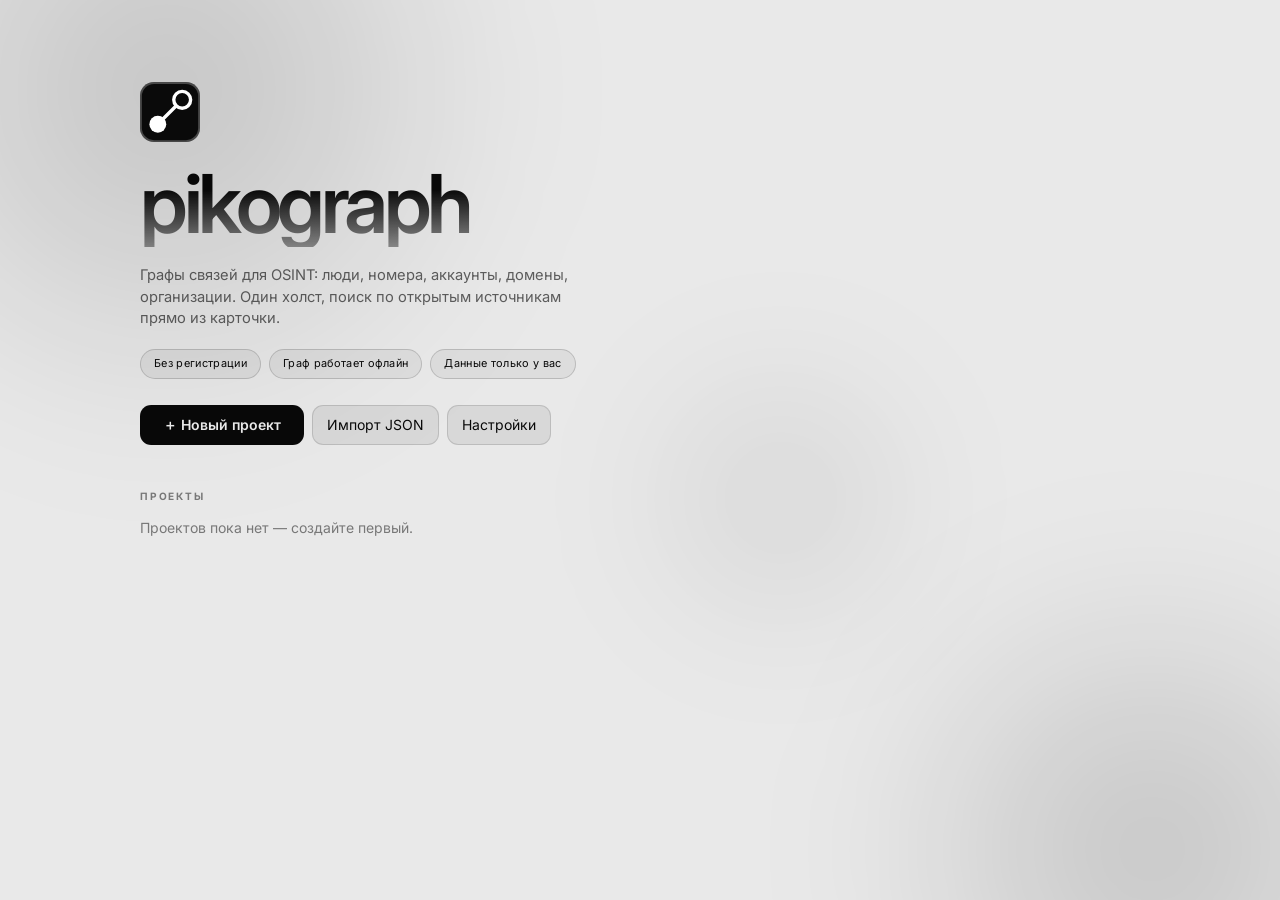
==== commit 5bfb4476: "Add files via upload" ====
--- a/pikograph-single.html
+++ b/pikograph-single.html
@@ -17,8 +17,8 @@
 :root{--c:255,255,255;--bg:#060606;--fg:#f5f5f5;--ga:.06;--gm:1;--hl:.18;--sh:.55;--bl:26px;--r:18px;--f:'Inter',system-ui,sans-serif;--fs:14px;--nw:200px;--ew:1.5px;--bd:.14;--gn:.07}
 .l{--c:0,0,0;--bg:#e9e9e9;--fg:#080808;--gm:8;--hl:.85;--sh:.2}
 *{box-sizing:border-box;margin:0}
-html{height:100%;background:var(--bg)}
-body{height:100%;overflow:hidden;background:transparent;color:var(--fg);font:var(--fs)/1.45 var(--f);-webkit-tap-highlight-color:transparent;overscroll-behavior:none;-webkit-font-smoothing:antialiased}
+html{height:100%;background:var(--bg);-webkit-text-size-adjust:100%;text-size-adjust:100%}
+body{height:100%;height:100dvh;overflow:hidden;background:transparent;color:var(--fg);font:var(--fs)/1.45 var(--f);-webkit-tap-highlight-color:transparent;overscroll-behavior:none;-webkit-font-smoothing:antialiased}
 [hidden]{display:none!important}
 #amb{position:fixed;inset:0;z-index:-1;overflow:hidden;pointer-events:none}
 #amb i{position:absolute;border-radius:50%;filter:blur(70px);background:radial-gradient(circle,rgba(var(--c),.17),transparent 65%)}
@@ -90,7 +90,7 @@
 .menu.o{display:block;animation:sl .22s ease}
 .menu button{display:block;width:100%;text-align:left;background:transparent;border-color:transparent}
 .menu hr{border:0;border-top:1px solid rgba(var(--c),.12);margin:4px 8px}
-.sheet{z-index:60;position:fixed;top:84px;right:12px;width:340px;max-height:calc(100% - 170px);overflow:auto;padding:18px;display:none;border:1px solid rgba(var(--c),var(--bd))}
+.sheet{z-index:60;position:fixed;top:84px;right:12px;width:min(340px,calc(100vw - 24px));max-height:calc(100% - 170px);overflow:auto;padding:18px;display:none;border:1px solid rgba(var(--c),var(--bd))}
 .sheet::after{display:none}.sheet.o{display:block;animation:sl .3s ease}
 #set{right:auto;left:12px}
 .sheet h3{font-weight:600;letter-spacing:.14em;text-transform:uppercase;font-size:.74em}
@@ -130,7 +130,7 @@
 .pa button{min-width:34px;height:34px;min-height:34px;padding:0 8px;display:grid;place-items:center;font-size:.8em}.pa svg{width:15px;height:15px}
 .empty{opacity:.5;grid-column:1/-1}
 @media(hover:none){.pa{opacity:1}}
-@media(max-width:700px){.sheet,#set{top:auto;left:8px;right:8px;width:auto;bottom:calc(92px + env(safe-area-inset-bottom));max-height:52vh}#nm{width:120px}.menu{right:8px}}
+
 
 .node.res{width:360px;padding:14px 14px 12px}
 .rt{flex:1;min-width:0}.rt small{display:block}.rt em{display:block;font-style:normal;font-weight:600;white-space:nowrap;overflow:hidden;text-overflow:ellipsis;margin-top:2px;letter-spacing:-.01em}
@@ -150,7 +150,15 @@
 @keyframes sh{to{background-position:-200% 0}}
 .rf{margin-top:10px;font-size:.64em;letter-spacing:.16em;text-transform:uppercase;opacity:.4;text-align:right}
 .seg{display:flex;gap:6px}.seg button{flex:1;padding:6px 0;font-size:1.1em}.seg .on{background:var(--fg);color:var(--bg);border-color:transparent}
-@media(max-width:700px){.node.res{width:300px}}
+
+
+/* профили устройств: дизайн один, раскладка и размеры подстраиваются */
+.dv-phone .sheet,.dv-phone #set{top:auto;left:8px;right:8px;width:auto;bottom:calc(92px + env(safe-area-inset-bottom));max-height:52vh}
+.dv-phone #nm{width:120px}.dv-phone .menu{right:8px}.dv-phone .node.res{width:300px}
+.dv-phone .dock button{min-width:58px}.dv-phone .hw{margin-top:3vh}
+.dv-tablet .node.res{width:340px}.dv-tablet .sheet{width:360px}
+.touch button{min-height:44px}.touch .pa button{min-height:38px}
+@media(max-height:480px){.dv-phone .sheet,.dv-phone #set{max-height:calc(100% - 150px)}}
 
 </style>
 </head>
@@ -217,6 +225,10 @@
 const M={name:['ФИО'],user:['Никнейм'],phone:['Телефон'],email:['E-mail'],net:['Домен / IP'],work:['Организация'],geo:['Адрес / место'],photo:['Фото'],gen:['Общий поиск']};
 const FONTS=['Inter','Space Grotesk','Manrope','Syne','Unbounded','Oswald','Playfair Display','Cormorant Garamond','JetBrains Mono','IBM Plex Mono','Georgia','system-ui'];
 const D={f:'Inter',fs:14,bl:26,ga:.06,br:.14,r:18,nw:200,ew:1.5,ec:'c',ar:1,gr:'dots',gs:28,th:'d',gn:.07,an:1,pt:0,inst:''};
+/* авто-подстройка под устройство: по возможностям экрана и ввода, без юзерагента и фингерпринта */
+const dev=()=>{const w=Math.min(innerWidth,screen.width||innerWidth),t=matchMedia('(pointer:coarse)').matches;return{k:t&&w<700?'phone':t&&w<1100?'tablet':'desk',t}};
+const LOW=(navigator.deviceMemory||4)<=2||(navigator.hardwareConcurrency||4)<=2;
+Object.assign(D,{phone:{fs:15,nw:176,bl:18,r:16},tablet:{nw:200,bl:22},desk:{}}[dev().k],{th:matchMedia('(prefers-color-scheme: light)').matches?'l':'d'},LOW?{bl:8,an:0,gn:0}:{});
 let s=null,st={...D,...ld0('pk:s',{})},U=[],R=[],sel=null,els={},rc={},drag=null,pinch=null,last='';const P=new Map;
 const snap=()=>JSON.stringify({n:s.n,e:s.e}),nm=id=>s.n.find(n=>n.id==id),idx=()=>ld0('pk:i',[]),setI=i=>sv('pk:i',i);
 
@@ -253,7 +265,7 @@
 const undo=()=>{if(s&&U.length){R.push(snap());ld(U.pop())}},redo=()=>{if(s&&R.length){U.push(snap());ld(R.pop())}};
 
 /* ---------- отрисовка ---------- */
-function apply(){const r=document.documentElement,v=r.style;r.className=st.th=='l'?'l':'';document.body.classList.toggle('na',!st.an);
+function apply(){const r=document.documentElement,v=r.style;{const d=dev();r.className=(st.th=='l'?'l ':'')+'dv-'+d.k+(d.t?' touch':'')}document.body.classList.toggle('na',!st.an);
 v.setProperty('--f',`'${st.f}',system-ui,sans-serif`);v.setProperty('--fs',st.fs+'px');v.setProperty('--bl',st.bl+'px');v.setProperty('--ga',st.ga);v.setProperty('--bd',st.br);v.setProperty('--r',st.r+'px');v.setProperty('--nw',st.nw+'px');v.setProperty('--ew',st.ew+'px');v.setProperty('--gn',st.gn);
 document.querySelector('meta[name=theme-color]').content=st.th=='l'?'#e9e9e9':'#060606';if(s){view();edges()}}
 function view(){if(!s)return;const v=s.v,g=$('#stage').style,gs=Math.max(4,st.gs*v.k);$('#world').style.transform=`translate(${v.x}px,${v.y}px) scale(${v.k})`;$('#zl').textContent=Math.round(v.k*100)+'%';
@@ -492,6 +504,7 @@
 else if(a=='set')$('#set').classList.toggle('o')};
 $('#dk').innerHTML=Object.entries(T).filter(([k])=>k!='result').map(([k,v])=>`<button data-t="${k}">${I(IC[k])}${v[0]}</button>`).join('');
 $('#dk').onclick=e=>{const b=e.target.closest('button');if(b&&s){if(innerWidth<700)$('#set').classList.remove('o');add(b.dataset.t)}};
+addEventListener('resize',()=>{clearTimeout(apply.t);apply.t=setTimeout(apply,150)});
 settings();apply();route();
 
 </script>
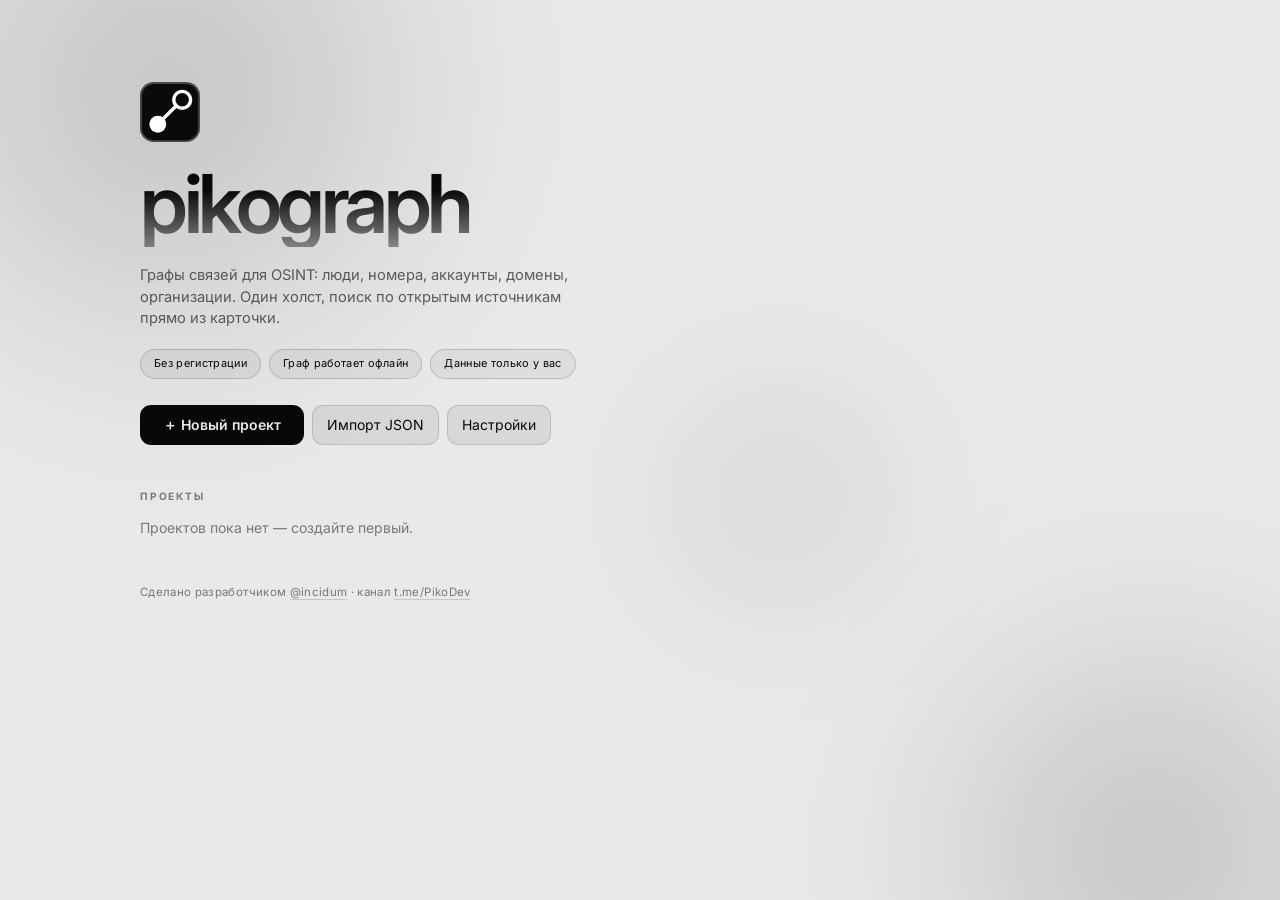
==== commit c7c8c55a: "Add files via upload" ====
--- a/pikograph-single.html
+++ b/pikograph-single.html
@@ -13,8 +13,7 @@
 <link rel="apple-touch-icon" href="[data-uri]">
 <link rel="preconnect" href="https://fonts.googleapis.com">
 <link href="https://fonts.googleapis.com/css2?family=Inter:wght@400;500;600&family=Space+Grotesk:wght@400;600&family=Manrope:wght@400;600&family=Syne:wght@400;700&family=Unbounded:wght@400;600&family=Oswald:wght@400;600&family=Playfair+Display:wght@400;700&family=Cormorant+Garamond:wght@500;700&family=JetBrains+Mono:wght@400;700&family=IBM+Plex+Mono:wght@400;600&display=swap" rel="stylesheet">
-<style>
-:root{--c:255,255,255;--bg:#060606;--fg:#f5f5f5;--ga:.06;--gm:1;--hl:.18;--sh:.55;--bl:26px;--r:18px;--f:'Inter',system-ui,sans-serif;--fs:14px;--nw:200px;--ew:1.5px;--bd:.14;--gn:.07}
+<style>:root{--c:255,255,255;--bg:#060606;--fg:#f5f5f5;--ga:.06;--gm:1;--hl:.18;--sh:.55;--bl:26px;--r:18px;--f:'Inter',system-ui,sans-serif;--fs:14px;--nw:200px;--ew:1.5px;--bd:.14;--gn:.07}
 .l{--c:0,0,0;--bg:#e9e9e9;--fg:#080808;--gm:8;--hl:.85;--sh:.2}
 *{box-sizing:border-box;margin:0}
 html{height:100%;background:var(--bg);-webkit-text-size-adjust:100%;text-size-adjust:100%}
@@ -160,6 +159,10 @@
 .touch button{min-height:44px}.touch .pa button{min-height:38px}
 @media(max-height:480px){.dv-phone .sheet,.dv-phone #set{max-height:calc(100% - 150px)}}
 
+.pim{display:block;width:100%;max-height:220px;object-fit:cover;border-radius:calc(var(--r)*.55);margin-top:11px;pointer-events:none;-webkit-user-drag:none}
+.by{margin-top:46px;opacity:.5;font-size:.82em;letter-spacing:.03em}.by a{color:var(--fg);text-decoration:none;border-bottom:1px solid rgba(var(--c),.3)}.by a:hover{opacity:.7}
+.np .ri{animation:none}
+.ri p{white-space:pre-wrap}
 </style>
 </head>
 <body class="hm">
@@ -202,11 +205,11 @@
     <div class="row"><button class="pri" id="hn">＋ Новый проект</button><button id="hi">Импорт JSON</button><button id="hs">Настройки</button></div>
     <h3 class="ph">Проекты</h3>
     <div id="pl"></div>
+    <p class="by">Сделано разработчиком <a href="https://t.me/incidum" target="_blank" rel="noopener noreferrer">@incidum</a> · канал <a href="https://t.me/PikoDev" target="_blank" rel="noopener noreferrer">t.me/PikoDev</a></p>
   </div>
 </section>
 <input type="file" id="fi" accept=".json,application/json" hidden>
-<script>
-'use strict';
+<script>'use strict';
 const $=q=>document.querySelector(q),uid=()=>Math.random().toString(36).slice(2,9),
 esc=t=>String(t??'').replace(/[&<>"]/g,c=>({'&':'&amp;','<':'&lt;','>':'&gt;','"':'&quot;'}[c]));
 /* хранилище с запасным вариантом (если localStorage недоступен) */
@@ -236,7 +239,8 @@
 function save(){if(!s)return;s.t=Date.now();sv('pk:p:'+s.id,s);setI([{id:s.id,name:s.name,c:s.n.length,t:s.t},...idx().filter(x=>x.id!=s.id)])}
 const SD=v=>v==null||v===''?undefined:[0,1,2,3].includes(+v)?+v:undefined;
 function clean(j){const ids=new Set,n=(j.n||[]).filter(x=>x&&x.id).map(x=>{ids.add(String(x.id));const o={id:String(x.id),x:+x.x||0,y:+x.y||0,t:T[x.t]?x.t:'obj',v:String(x.v??''),c:String(x.c??''),m:M[x.m]?x.m:null};
-if(o.t=='result'){o.it=(Array.isArray(x.it)?x.it:[]).slice(0,30).map(i=>({t:String(i.t??''),u:String(i.u??''),c:String(i.c??''),i:String(i.i??'')}));o.st=x.st=='err'?'err':x.st=='ok'?'ok':(o.it.length?'ok':'err');o.src=String(x.src??'');o.p=x.p?String(x.p):null;o.q=String(x.q??'');o.er=String(x.er??'')}return o});
+if(o.t=='photo'&&/^data:image\/(png|jpeg);base64,/.test(x.img||''))o.img=x.img;
+if(o.t=='result'){o.it=(Array.isArray(x.it)?x.it:[]).slice(0,80).map(i=>({t:String(i.t??''),u:String(i.u??''),c:String(i.c??''),i:String(i.i??''),s:String(i.s??''),l:i.l?1:0}));o.st=x.st=='err'?'err':x.st=='ok'?'ok':(o.it.length?'ok':'err');o.src=String(x.src??'');o.p=x.p?String(x.p):null;o.q=String(x.q??'');o.er=String(x.er??'')}return o});
 return{n,e:(j.e||[]).filter(e=>e&&ids.has(String(e.a))&&ids.has(String(e.b))).map(e=>({id:String(e.id||uid()),a:String(e.a),b:String(e.b),l:String(e.l??''),d:[0,1,2,3].includes(+e.d)?+e.d:1,sa:SD(e.sa),sb:SD(e.sb)})),v:j.v&&j.v.k?{x:+j.v.x||0,y:+j.v.y||0,k:+j.v.k}:{x:0,y:0,k:1}}}
 function mk(name,d={}){const p={...clean(d),name:name||'Новый граф',id:uid(),t:Date.now()};sv('pk:p:'+p.id,p);setI([{id:p.id,name:p.name,c:p.n.length,t:p.t},...idx()]);return p.id}
 const go=id=>{if(location.hash=='#'+id)route();else location.hash=id};
@@ -272,15 +276,18 @@
 g.backgroundImage=st.gr=='dots'?'radial-gradient(rgba(var(--c),.3) 1px,transparent 1.3px)':st.gr=='lines'?'linear-gradient(rgba(var(--c),.07) 1px,transparent 1px),linear-gradient(90deg,rgba(var(--c),.07) 1px,transparent 1px)':'none';
 g.backgroundSize=gs+'px '+gs+'px';g.backgroundPosition=v.x+'px '+v.y+'px'}
 const HD=[0,1,2,3].map(i=>`<div class="hd" data-s="${i}"></div>`).join('');
-function resHTML(n){const hd=`<div class="nh"><span class="ic">${I(IC.result)}</span><div class="rt"><small>Результаты поиска</small><em></em></div><span class="cnt">${n.st=='ok'?n.it.length:''}</span></div>`;let b;
-if(n.st=='load')b='<div class="sk"><span></span><span></span><span></span></div><p class="rm">Ищу в открытых источниках…</p>';
+const lst=(n,np)=>'<div class="rl'+(np?' np':'')+'">'+n.it.map((x,i)=>{let h='';try{h=new URL(x.u).hostname.replace(/^www\./,'')}catch{}return`<div class="ri" style="animation-delay:${Math.min(i,10)*40}ms"><span class="fv">${esc((h[0]||'•').toUpperCase())}</span><div>${/^https?:/.test(x.i)?`<img src="${esc(x.i)}" loading="lazy" referrerpolicy="no-referrer" alt="">`:''}<a href="${/^https?:/.test(x.u)?esc(x.u):'#'}" target="_blank" rel="noopener noreferrer">${esc(x.t)}</a><small>${esc(x.s||h)}${x.s&&h&&!x.l?' · '+esc(h):''}</small>${x.c?`<p>${esc(x.c)}</p>`:''}${x.l?'':`<button data-act="add" data-i="${i}">+ в граф</button>`}</div></div>`}).join('')+'</div>';
+function resHTML(n){const hd=`<div class="nh"><span class="ic">${I(IC.result)}</span><div class="rt"><small>Результаты поиска</small><em></em></div><span class="cnt">${n.st=='ok'||n.it.length?n.it.filter(x=>!x.l).length:''}</span></div>`;let b;
+if(n.st=='load')b=(n.it.length?lst(n,1):'<div class="sk"><span></span><span></span><span></span></div>')+`<p class="rm">Ищу в открытых источниках… ${n.pg?n.pg[0]+' / '+n.pg[1]:''}</p>`;
 else if(n.st=='err'||!n.it.length)b=`<p class="rm">${esc(n.st=='err'?(n.er||'Поиск прерван.'):'Ничего не найдено.')}</p><button data-act="rt">Повторить</button>`;
-else b='<div class="rl">'+n.it.map((x,i)=>{let h='';try{h=new URL(x.u).hostname.replace(/^www\./,'')}catch{}return`<div class="ri" style="animation-delay:${Math.min(i,10)*40}ms"><span class="fv">${esc((h[0]||'•').toUpperCase())}</span><div>${/^https?:/.test(x.i)?`<img src="${esc(x.i)}" loading="lazy" referrerpolicy="no-referrer" alt="">`:''}<a href="${/^https?:/.test(x.u)?esc(x.u):'#'}" target="_blank" rel="noopener noreferrer">${esc(x.t)}</a><small>${esc(h)}</small>${x.c?`<p>${esc(x.c)}</p>`:''}<button data-act="add" data-i="${i}">+ в граф</button></div></div>`}).join('')+'</div>';
+else b=lst(n);
 return hd+(n.st=='ok'&&n.er?`<p class="rm">${esc(n.er)}</p>`:'')+b+(n.src&&n.st=='ok'?`<div class="rf">${esc(n.src)}</div>`:'')+HD}
+function paint(r){const e=els[r.id];if(!e)return;const l0=e.querySelector('.rl'),sc=l0?l0.scrollTop:0;e.innerHTML=resHTML(r);e.querySelector('em').textContent=r.v;const l=e.querySelector('.rl');if(l)l.scrollTop=sc;edges()}
 function nodes(){const w=$('#nd'),sc={};w.querySelectorAll('.rl').forEach(r=>sc[r.closest('.node').dataset.id]=r.scrollTop);w.innerHTML='';els={};
 s.n.forEach(n=>{const e=document.createElement('div'),t=T[n.t]||T.obj,r=n.t=='result';e.className='node glass'+(r?' res':'')+(sel&&sel.k=='n'&&sel.id==n.id?' s':'');e.dataset.id=n.id;
 if(r){e.innerHTML=resHTML(n);e.querySelector('em').textContent=n.v}
-else{e.innerHTML=`<div class="nh"><span class="ic">${I(IC[n.t]||IC.obj)}</span><small></small></div><b></b><i></i>${HD}`;e.querySelector('small').textContent=t[0];e.children[1].textContent=n.v||'—';e.children[2].textContent=n.c||''}
+else{e.innerHTML=`<div class="nh"><span class="ic">${I(IC[n.t]||IC.obj)}</span><small></small></div><b></b><i></i>${HD}`;e.querySelector('small').textContent=t[0];e.children[1].textContent=n.v||'—';e.children[2].textContent=n.c||'';
+if(n.t=='photo'&&n.img){const im=new Image;im.className='pim';im.draggable=false;im.alt='';im.onload=()=>edges();im.src=n.img;e.insertBefore(im,e.querySelector('.hd'))}}
 e.style.left=n.x+'px';e.style.top=n.y+'px';w.append(e);els[n.id]=e;const l=e.querySelector('.rl');if(l&&sc[n.id])l.scrollTop=sc[n.id]});edges();view();$('#hint').style.display=s.n.length?'none':'block'}
 const NV=[[0,-1],[1,0],[0,1],[-1,0]],anc=(n,el,i)=>[n.x+(i==1?el.offsetWidth:i==3?0:el.offsetWidth/2),n.y+(i==2?el.offsetHeight:i==0?0:el.offsetHeight/2)];
 /* ломаная со скруглёнными углами (угловые связи, как в Miro) */
@@ -313,6 +320,7 @@
 /* ---------- панель редактирования ---------- */
 const XB=`<button class="ib" id="cl">${I(`<path d="${UI.x}"/>`)}</button>`,modes=c=>Object.entries(M).map(([k,v])=>`<option value="${k}" ${k==c?'selected':''}>${v[0]}</option>`).join('');
 const kill=n=>{const g=new Set([n.id,...s.n.filter(x=>x.p==n.id).map(x=>x.id)]);s.n=s.n.filter(x=>!g.has(x.id));s.e=s.e.filter(e=>!g.has(e.a)&&!g.has(e.b));commit();sel=null;nodes();panel()};
+const shrink=f=>new Promise((ok,no)=>{const u=URL.createObjectURL(f),im=new Image;im.onload=()=>{URL.revokeObjectURL(u);const k=Math.min(1,720/Math.max(im.width,im.height)),c=document.createElement('canvas');c.width=Math.max(1,Math.round(im.width*k));c.height=Math.max(1,Math.round(im.height*k));const x=c.getContext('2d'),png=/png/.test(f.type)||/\.png$/i.test(f.name);x.drawImage(im,0,0,c.width,c.height);let r=png?c.toDataURL('image/png'):'';if(!r||r.length>400000){x.globalCompositeOperation='destination-over';x.fillStyle='#fff';x.fillRect(0,0,c.width,c.height);r=c.toDataURL('image/jpeg',.85)}ok(r)};im.onerror=no;im.src=u});
 function panel(){const p=$('#pn');if(!s||!sel){p.classList.remove('o');return}p.classList.add('o');
 if(sel.k=='e'){const e=s.e.find(x=>x.id==sel.id);if(!e){pick(null);return}const d=e.d??1;
 p.innerHTML=`<div class="row hd2"><h3>Связь</h3>${XB}</div><label>Подпись</label><input id="el" value="${esc(e.l)}" placeholder="Например: владелец"><label>Направление стрелки</label><div class="seg">${[['0','—'],['1','→'],['2','←'],['3','↔']].map(([v,l])=>`<button data-d="${v}" class="${d==v?'on':''}">${l}</button>`).join('')}</div><div class="row"><button id="rv">⇄ Развернуть</button><button id="dl">Удалить</button></div>`;
@@ -325,13 +333,15 @@
 $('#so').onclick=()=>open(br(n.q),'_blank','noopener');$('#dl').onclick=()=>kill(n)}
 else{p.innerHTML=`<div class="row hd2"><span class="ic">${I(IC[n.t])}</span><h3>Редактирование</h3>${XB}</div>
 <label>Тип</label><select id="pt">${Object.entries(T).filter(([k])=>k!='result').map(([k,v])=>`<option value="${k}" ${k==n.t?'selected':''}>${v[0]}</option>`).join('')}</select>
-<label>Значение</label><textarea id="pv" rows="2">${esc(n.v)}</textarea><label>Заметки</label><textarea id="pc" rows="3">${esc(n.c)}</textarea>
+${n.t=='photo'?`<label>Фото</label><div class="row"><button id="pf">Открыть фото</button>${n.img?'<button id="px">Убрать</button>':''}</div><input type="file" id="pfi" accept="image/png,image/jpeg,.png,.jpg,.jpeg" hidden>`:`<label>Значение</label><textarea id="pv" rows="2">${esc(n.v)}</textarea>`}<label>Заметки</label><textarea id="pc" rows="3">${esc(n.c)}</textarea>
 <label>Источник поиска</label><select id="pm">${modes(n.m||T[n.t][1])}</select>
 <button class="pri" id="sr">Искать · результат появится блоком</button>
 <div class="row"><button id="du">Копия</button><button id="dl">Удалить</button></div>`;
 $('#pt').onchange=x=>{n.t=x.target.value;n.m=null;commit();nodes();panel()};
-$('#pv').oninput=x=>{n.v=x.target.value;els[n.id].children[1].textContent=n.v||'—';edges()};$('#pc').oninput=x=>{n.c=x.target.value;els[n.id].children[2].textContent=n.c;edges()};
-$('#pv').onchange=$('#pc').onchange=commit;$('#pm').onchange=x=>{n.m=x.target.value;save()};
+const pv=$('#pv');if(pv)pv.oninput=x=>{n.v=x.target.value;els[n.id].children[1].textContent=n.v||'—';edges()};$('#pc').oninput=x=>{n.c=x.target.value;els[n.id].children[2].textContent=n.c;edges()};
+if(pv)pv.onchange=commit;$('#pc').onchange=commit;
+if(n.t=='photo'){const fi=$('#pfi');$('#pf').onclick=()=>fi.click();fi.onchange=async x=>{const f=x.target.files[0];x.target.value='';if(!f)return;if(!/^image\/(png|jpeg)$/.test(f.type)&&!/\.(png|jpe?g)$/i.test(f.name))return toast('Поддерживаются только PNG и JPG');try{n.img=await shrink(f);if(!n.v)n.v=f.name.replace(/\.[^.]+$/,'');commit();nodes();panel()}catch{toast('Не удалось открыть фото')}};const px=$('#px');if(px)px.onclick=()=>{delete n.img;commit();nodes();panel()}}
+$('#pm').onchange=x=>{n.m=x.target.value;save()};
 $('#sr').onclick=()=>find(n);
 $('#du').onclick=()=>{const c={...n,id:uid(),x:n.x+30,y:n.y+30};s.n.push(c);commit();nodes();pick('n',c.id)};
 $('#dl').onclick=()=>kill(n)}}
@@ -339,9 +349,9 @@
 
 /* ---------- OSINT-поиск: только открытые API без ключей и регистрации ---------- */
 const br=q=>'https://duckduckgo.com/?q='+encodeURIComponent(q);
-const E=encodeURIComponent,cut=(t,n=260)=>String(t||'').slice(0,n);
+const E=encodeURIComponent,cut=(t,n=400)=>String(t||'').slice(0,n);
 /* 404 = «ничего нет» (не ошибка); любая другая ошибка просто выключает один источник */
-const tf=async(u,ms=8000)=>{const c=new AbortController,t=setTimeout(()=>c.abort(),ms);try{const r=await fetch(u,{signal:c.signal,credentials:'omit'});if(r.status==404)return null;if(!r.ok)throw new Error(r.status);return await r.json()}finally{clearTimeout(t)}};
+const tf=async(u,ms=8000,h)=>{const c=new AbortController,t=setTimeout(()=>c.abort(),ms);try{const r=await fetch(u,{signal:c.signal,credentials:'omit',...(h?{headers:h}:{})});if(r.status==404)return null;if(!r.ok)throw new Error(r.status);return await r.json()}finally{clearTimeout(t)}};
 const dt=h=>{try{return(new DOMParser().parseFromString(String(h||''),'text/html').body.textContent||'').replace(/\s+/g,' ').trim()}catch{return''}};
 const isIP=q=>/^(\d{1,3}\.){3}\d{1,3}$/.test(q)||(/^[0-9a-f:]{3,39}$/i.test(q)&&q.includes(':'));
 const tg=q=>{q=q.trim();return isIP(q)?q:q.replace(/^[a-z]+:\/\//i,'').replace(/^.*@/,'').split(/[\/?#:]/)[0].toLowerCase()};
@@ -397,41 +407,174 @@
 /* свой SearXNG (необязательно, добавляется к остальным источникам) */
 const searx=async q=>{const j=await tf(st.inst.replace(/\/+$/,'')+'/search?q='+E(q)+'&format=json&categories=general');return(j?.results||[]).slice(0,10).map(x=>({t:x.title||x.url,u:x.url||'',c:cut(x.content),i:x.thumbnail_src||x.thumbnail||x.img_src||''}))};
 
+/* ---------- дополнительные открытые API (без ключей) ---------- */
+const it=(t,u,c,i,n)=>({t:cut(t||'—',160),u:String(u||'').replace(/^http:/,'https:'),c:cut(c,n||400),i:String(i||'').replace(/^http:/,'https:')});
+const A=(u,m,ok,h)=>async q=>{if(ok&&!ok(q))return[];const j=await tf(u(q),7000,h);return j==null?[]:(m(j,q)||[])};
+const nl=q=>!/\s/.test(q)&&q.length<=40,pq=q=>'"'+q+'"',ts=t=>t?new Date(t).toISOString().slice(0,10):'';
+const osm=(la,lo,z=14)=>`https://www.openstreetmap.org/?mlat=${la}&mlon=${lo}#map=${z}/${la}/${lo}`,OT={N:'node',W:'way',R:'relation'};
+const hostOnly=q=>{const h=tg(q);return!isIP(h)&&h.includes('.')},anyNet=q=>{const h=tg(q);return isIP(h)||h.includes('.')},emailOnly=q=>/^[^@\s]+@[^@\s]+\.[^@\s]+$/.test(q.trim());
+const q4=f=>q=>f('"'+q+'"');
+
+/* MediaWiki: Wikipedia на любом языке и сестринские проекты */
+const mw=(site,label)=>A(q=>`https://${site}/w/api.php?action=query&list=search&srsearch=${E(q)}&srlimit=4&format=json&origin=*`,j=>(j.query?.search||[]).map(x=>it(x.title+' · '+label,`https://${site}/?curid=${x.pageid}`,dt(x.snippet))));
+const wu=(site,label)=>A(q=>`https://${site}/w/api.php?action=query&list=users&ususers=${E(q)}&usprop=editcount%7Cregistration%7Cgroups&format=json&origin=*`,j=>(j.query?.users||[]).filter(u=>u.userid).map(u=>it(u.name+' · '+label,`https://${site}/wiki/User:${E(u.name)}`,`правок: ${u.editcount}, с ${day(u.registration)}`)),nl);
+const W=(...l)=>l.map(c=>['Wikipedia '+c.toUpperCase(),mw(c+'.wikipedia.org','Wikipedia '+c.toUpperCase())]);
+const WU=(...l)=>l.map(([s,n])=>['Участник · '+n,wu(s,n)]);
+/* Fediverse */
+const ms=h=>A(q=>`https://${h}/api/v1/accounts/lookup?acct=${E(q)}`,x=>x.url?[it('@'+x.acct+' · Mastodon · '+h,x.url,dt(x.note)||`подписчиков: ${x.followers_count}, постов: ${x.statuses_count}`,x.avatar)]:[],nl);
+const lu=h=>A(q=>`https://${h}/api/v3/user?username=${E(q)}`,j=>{const p=j.person_view?.person;return p?[it(p.name+' · Lemmy · '+h,p.actor_id,dt(p.bio)||`постов: ${j.person_view.counts?.post_count}`,p.avatar)]:[]},nl);
+const lp=h=>A(q=>`https://${h}/api/v3/search?q=${E(pq(q))}&type_=Posts&limit=4`,j=>(j.posts||[]).map(x=>it(x.post.name+' · Lemmy · '+h,x.post.ap_id,x.post.body)));
+const MASTO=['mastodon.online','fosstodon.org','infosec.exchange','hachyderm.io','mas.to','mstdn.social','techhub.social','mastodon.world','social.vivaldi.net'],LEMMY=['lemmy.world','lemmy.ml','sh.itjust.works','programming.dev','lemm.ee'];
+/* Stack Exchange */
+const se=(site,label)=>A(q=>`https://api.stackexchange.com/2.3/users?inname=${E(q)}&site=${site}&pagesize=3`,j=>(j.items||[]).map(x=>it(dt(x.display_name)+' · '+label,x.link,[x.location,'репутация '+x.reputation].filter(Boolean).join(' · '),x.profile_image)));
+const sq=(site,label)=>A(q=>`https://api.stackexchange.com/2.3/search/advanced?q=${E(pq(q))}&site=${site}&pagesize=4&filter=withbody`,j=>(j.items||[]).map(x=>it(dt(x.title)+' · '+label,x.link,dt(x.body))));
+const SES=[['serverfault','Server Fault'],['superuser','Super User'],['askubuntu','Ask Ubuntu'],['unix','Unix & Linux'],['math','Mathematics'],['security','Information Security'],['gaming','Arqade'],['apple','Ask Different']];
+const SEU=n=>SES.slice(0,n).map(([s,l])=>['Stack Exchange · '+l,se(s,l)]);
+
+/* наука, книги, культура */
+const dbp=A(q=>`https://lookup.dbpedia.org/api/search?query=${E(q)}&format=json&maxResults=5`,j=>(j.docs||[]).map(d=>it(dt(d.label?.[0]||d.resource?.[0])+' · DBpedia',d.resource?.[0],dt(d.comment?.[0]))));
+const orM=j=>(j['expanded-result']||[]).map(x=>it(`${x['given-names']||''} ${x['family-names']||''} · ORCID`,'https://orcid.org/'+x['orcid-id'],(x['institution-name']||[]).join(', ')||x['orcid-id']));
+const orcid=A(q=>`https://pub.orcid.org/v3.0/expanded-search/?q=${E(q)}&rows=5`,orM,null,{Accept:'application/json'});
+const orcidM=A(q=>`https://pub.orcid.org/v3.0/expanded-search/?q=email:${E(q.trim())}&rows=3`,orM,emailOnly,{Accept:'application/json'});
+const crossref=f=>A(q=>`https://api.crossref.org/works?${f}=${E(q)}&rows=5&select=title,DOI,URL,container-title,issued,author`,j=>(j.message?.items||[]).map(x=>it((x.title?.[0]||x.DOI)+' · Crossref',x.URL||'https://doi.org/'+x.DOI,[(x.author||[]).slice(0,3).map(a=>[a.given,a.family].filter(Boolean).join(' ')).join(', '),x['container-title']?.[0],x.issued?.['date-parts']?.[0]?.[0]].filter(Boolean).join(' · '))));
+const s2=A(q=>`https://api.semanticscholar.org/graph/v1/author/search?query=${E(q)}&limit=5&fields=name,url,paperCount,citationCount,affiliations`,j=>(j.data||[]).map(x=>it(x.name+' · Semantic Scholar',x.url,[(x.affiliations||[]).join(', '),`работ: ${x.paperCount}, цитирований: ${x.citationCount}`].filter(Boolean).join(' · '))));
+const dblp=A(q=>`https://dblp.org/search/author/api?q=${E(q)}&format=json&h=5`,j=>(j.result?.hits?.hit||[]).map(h=>it(h.info.author+' · DBLP',h.info.url,'Автор в базе DBLP (информатика)')));
+const insp=A(q=>`https://inspirehep.net/api/authors?q=${E(q)}&size=5&fields=name,control_number`,j=>(j.hits?.hits||[]).map(h=>it((h.metadata?.name?.preferred_name||h.metadata?.name?.value)+' · INSPIRE-HEP','https://inspirehep.net/authors/'+h.id,'Автор в базе по физике высоких энергий')));
+const epmc=A(q=>`https://www.ebi.ac.uk/europepmc/webservices/rest/search?query=${E(q)}&format=json&pageSize=5`,j=>(j.resultList?.result||[]).map(x=>it(dt(x.title)+' · Europe PMC',`https://europepmc.org/article/${x.source}/${x.id}`,[x.authorString,x.journalTitle,x.pubYear].filter(Boolean).join(' · '))));
+const olA=A(q=>`https://openlibrary.org/search/authors.json?q=${E(q)}&limit=4`,j=>(j.docs||[]).map(x=>it(x.name+' · Open Library','https://openlibrary.org/authors/'+x.key,[x.birth_date&&'род. '+x.birth_date,x.top_work&&'известна работа: '+x.top_work,x.work_count&&'работ: '+x.work_count].filter(Boolean).join(' · '))));
+const olW=A(q=>`https://openlibrary.org/search.json?q=${E(q)}&limit=5&fields=key,title,author_name,first_publish_year`,j=>(j.docs||[]).map(x=>it(x.title+' · Open Library','https://openlibrary.org'+x.key,[(x.author_name||[]).slice(0,3).join(', '),x.first_publish_year].filter(Boolean).join(' · '))));
+const mb=A(q=>`https://musicbrainz.org/ws/2/artist/?query=${E(q)}&fmt=json&limit=4`,j=>(j.artists||[]).map(x=>it(x.name+' · MusicBrainz','https://musicbrainz.org/artist/'+x.id,[x.disambiguation,x.type,x.country,x['life-span']?.begin&&'с '+x['life-span'].begin].filter(Boolean).join(' · '))));
+const tvp=A(q=>`https://api.tvmaze.com/search/people?q=${E(q)}`,j=>j.slice(0,4).map(({person:x})=>it(x.name+' · TVmaze',x.url,[x.birthday&&'род. '+x.birthday,x.country?.name].filter(Boolean).join(' · '),x.image?.medium)));
+const tvs=A(q=>`https://api.tvmaze.com/search/shows?q=${E(q)}`,j=>j.slice(0,4).map(({show:x})=>it(x.name+' · TVmaze',x.url,dt(x.summary),x.image?.medium)));
+const itunes=A(q=>`https://itunes.apple.com/search?term=${E(q)}&limit=5&entity=musicArtist`,j=>(j.results||[]).map(x=>it(x.artistName+' · iTunes',x.artistLinkUrl,x.primaryGenreName)));
+const zen=A(q=>`https://zenodo.org/api/records?q=${E(q)}&size=4`,j=>(j.hits?.hits||[]).map(x=>it(dt(x.metadata?.title)+' · Zenodo',x.links?.self_html,dt(x.metadata?.description))));
+const gut=A(q=>`https://gutendex.com/books/?search=${E(q)}`,j=>(j.results||[]).slice(0,4).map(x=>it(x.title+' · Project Gutenberg','https://www.gutenberg.org/ebooks/'+x.id,(x.authors||[]).map(a=>a.name).join(', '))));
+const gdelt=A(q=>`https://api.gdeltproject.org/api/v2/doc/doc?query=${E(pq(q))}&mode=artlist&maxrecords=6&format=json&sort=datedesc`,j=>(j.articles||[]).map(x=>it(x.title+' · '+x.domain,x.url,[x.seendate&&x.seendate.slice(0,8).replace(/(\d{4})(\d\d)(\d\d)/,'$1-$2-$3'),x.sourcecountry,x.language].filter(Boolean).join(' · '))));
+const ghIssue=A(q=>`https://api.github.com/search/issues?q=${E(pq(q))}&per_page=5`,j=>(j.items||[]).map(x=>it(x.title+' · GitHub',x.html_url,x.body)));
+
+/* аккаунты и платформы */
+const codeb=A(q=>`https://codeberg.org/api/v1/users/${E(q)}`,x=>x.login?[it(`${x.login}${x.full_name?' · '+x.full_name:''} · Codeberg`,x.html_url,[x.description,x.location,x.website,'с '+day(x.created)].filter(Boolean).join(' · '),x.avatar_url)]:[],nl);
+const npmU=A(q=>`https://registry.npmjs.org/-/v1/search?text=maintainer:${E(q)}&size=5`,j=>(j.objects||[]).map(o=>it(o.package.name+' · npm',o.package.links?.npm,o.package.description)),nl);
+const crates=A(q=>`https://crates.io/api/v1/users/${E(q)}`,j=>j.user?[it((j.user.name||j.user.login)+' · crates.io',j.user.url,'Автор пакетов Rust',j.user.avatar)]:[],nl);
+const lichess=A(q=>`https://lichess.org/api/user/${E(q)}`,x=>x.id?[it(x.username+' · Lichess',x.url||'https://lichess.org/@/'+x.id,[x.profile?.realName,x.profile?.location,x.profile?.country,dt(x.profile?.bio),x.createdAt&&'с '+ts(x.createdAt)].filter(Boolean).join(' · '))]:[],nl);
+const chesscom=A(q=>`https://api.chess.com/pub/player/${E(q.toLowerCase())}`,x=>x.username?[it(x.username+' · Chess.com',x.url,[x.name,x.location,x.joined&&'с '+ts(x.joined*1000),'подписчиков: '+x.followers].filter(Boolean).join(' · '),x.avatar)]:[],nl);
+const cf=A(q=>`https://codeforces.com/api/user.info?handles=${E(q)}`,j=>(j.result||[]).map(x=>it(x.handle+' · Codeforces','https://codeforces.com/profile/'+x.handle,[[x.firstName,x.lastName].filter(Boolean).join(' '),x.city,x.country,x.organization,x.rating&&'рейтинг '+x.rating].filter(Boolean).join(' · '),x.titlePhoto)),nl);
+const scratch=A(q=>`https://api.scratch.mit.edu/users/${E(q)}`,x=>x.username?[it(x.username+' · Scratch',`https://scratch.mit.edu/users/${x.username}/`,[x.profile?.country,dt(x.profile?.bio),dt(x.profile?.status)].filter(Boolean).join(' · '))]:[],nl);
+const hf=A(q=>`https://huggingface.co/api/users/${E(q)}/overview`,x=>x.name?[it(`${x.name}${x.fullname?' · '+x.fullname:''} · Hugging Face`,'https://huggingface.co/'+x.name,[x.details,x.numModels!=null&&'моделей: '+x.numModels,x.numDatasets!=null&&'датасетов: '+x.numDatasets].filter(Boolean).join(' · '),x.avatarUrl)]:[],nl);
+const lobs=A(q=>`https://lobste.rs/u/${E(q)}.json`,x=>x.username?[it(x.username+' · Lobsters','https://lobste.rs/u/'+x.username,[dt(x.about),x.github_username&&'GitHub: '+x.github_username,x.twitter_username&&'X: '+x.twitter_username,'с '+day(x.created_at)].filter(Boolean).join(' · '),x.avatar_url)]:[],nl);
+const jikan=A(q=>`https://api.jikan.moe/v4/users/${E(q)}`,j=>j.data?.username?[it(j.data.username+' · MyAnimeList',j.data.url,[j.data.location,j.data.joined&&'с '+day(j.data.joined)].filter(Boolean).join(' · '),j.data.images?.jpg?.image_url)]:[],nl);
+const kitsu=A(q=>`https://kitsu.io/api/edge/users?filter[name]=${E(q)}`,j=>(j.data||[]).map(x=>it(x.attributes.name+' · Kitsu','https://kitsu.io/users/'+x.id,[dt(x.attributes.about),x.attributes.location,'с '+day(x.attributes.createdAt)].filter(Boolean).join(' · '),x.attributes.avatar?.small)),nl,{Accept:'application/vnd.api+json'});
+const speedrun=A(q=>`https://www.speedrun.com/api/v1/users?name=${E(q)}&max=3`,j=>(j.data||[]).map(x=>it(x.names?.international+' · Speedrun.com',x.weblink,[x.location?.country?.names?.international,x.signup&&'с '+day(x.signup)].filter(Boolean).join(' · '))),nl);
+const mcPlayer=A(q=>`https://playerdb.co/api/player/minecraft/${E(q)}`,j=>j.data?.player?[it(j.data.player.username+' · Minecraft','https://namemc.com/profile/'+j.data.player.username,'UUID: '+j.data.player.id,j.data.player.avatar)]:[],q=>/^\w{3,16}$/.test(q));
+const gravU=A(q=>`https://api.gravatar.com/v3/profiles/${E(q.toLowerCase())}`,x=>x.profile_url?[it(`${x.display_name||x.profile_url} · Gravatar`,x.profile_url,[x.job_title,x.company,x.location,...(x.verified_accounts||[]).map(a=>a.service_label)].filter(Boolean).join(' · '),x.avatar_url)]:[],nl);
+const bitb=A(q=>`https://api.bitbucket.org/2.0/workspaces/${E(q)}`,x=>x.slug?[it((x.name||x.slug)+' · Bitbucket',x.links?.html?.href,'Рабочее пространство, с '+day(x.created_on),x.links?.avatar?.href)]:[],nl);
+const lp2=A(q=>`https://api.launchpad.net/1.0/~${E(q)}`,x=>x.display_name?[it(x.display_name+' · Launchpad',x.web_link,[x.description,x.time_zone,x.karma&&'карма '+x.karma].filter(Boolean).join(' · '))]:[],nl);
+const dm=A(q=>`https://api.dailymotion.com/user/${E(q)}?fields=screenname,url,description,avatar_240_url,created_time,videos_total,followers_total`,x=>x.screenname?[it(x.screenname+' · Dailymotion',x.url,[dt(x.description),'видео: '+x.videos_total,'подписчиков: '+x.followers_total].filter(Boolean).join(' · '),x.avatar_240_url)]:[],nl);
+const gitee=A(q=>`https://gitee.com/api/v5/users/${E(q)}`,x=>x.login?[it(`${x.login}${x.name?' · '+x.name:''} · Gitee`,x.html_url,[x.bio,x.blog,'репозиториев: '+x.public_repos,'с '+day(x.created_at)].filter(Boolean).join(' · '),x.avatar_url)]:[],nl);
+const dock=A(q=>`https://hub.docker.com/v2/users/${E(q)}/`,x=>x.username?[it(x.username+' · Docker Hub','https://hub.docker.com/u/'+x.username,[x.full_name,x.company,x.location,'с '+day(x.date_joined)].filter(Boolean).join(' · '),x.gravatar_url)]:[],nl);
+const ghOrg=A(q=>`https://api.github.com/search/users?q=${E(q)}+type:org&per_page=4`,j=>(j.items||[]).map(x=>it(x.login+' · GitHub (организация)',x.html_url,'Организация на GitHub',x.avatar_url)));
+
+/* e-mail */
+const erep=A(q=>`https://emailrep.io/${E(q.trim())}`,x=>x.email?[it(`${x.email} · EmailRep`,'https://emailrep.io/'+x.email,[`репутация: ${x.reputation}`,x.suspicious?'помечен как подозрительный':'подозрительным не помечен','упоминаний: '+x.references,x.details?.credentials_leaked&&'пароли были в утечках',x.details?.data_breach&&'есть в утечках',x.details?.first_seen&&x.details.first_seen!='never'&&'впервые замечен '+x.details.first_seen,x.details?.disposable&&'одноразовый',x.details?.free_provider&&'бесплатный провайдер',(x.details?.profiles||[]).length&&'профили: '+x.details.profiles.join(', ')].filter(Boolean).join(' · '))]:[],emailOnly);
+const xonE=A(q=>`https://api.xposedornot.com/v1/check-email/${E(q.trim())}`,j=>{const n=[].concat(...(j.breaches||[]));return n.length?[it(`Адрес найден в утечках: ${n.length} · XposedOrNot`,'https://xposedornot.com/',n.slice(0,25).join(', '))]:[]},emailOnly);
+const disify=A(q=>`https://www.disify.com/api/email/${E(q.trim())}`,x=>[it('Проверка адреса · Disify','https://www.disify.com/',[x.format===false?'неверный формат':'формат верный',x.disposable?'одноразовый домен':'не одноразовый',x.dns===false?'DNS домена не найден':'DNS домена найден'].join(' · '))],emailOnly);
+const eva=A(q=>`https://api.eva.pingutil.com/email?email=${E(q.trim())}`,j=>{const d=j.data||{};return[it('Проверка адреса · EVA','https://eva.pingutil.com/',[d.valid_syntax?'синтаксис верный':'синтаксис неверный',d.deliverable?'доставка возможна':'доставка не подтверждена',d.disposable&&'одноразовый',d.webmail&&'веб-почта',d.spam&&'в списках спама'].filter(Boolean).join(' · '))]},emailOnly);
+const ghCommit=A(q=>`https://api.github.com/search/commits?q=author-email:${E(q.trim())}&per_page=5`,j=>(j.items||[]).map(x=>it(`${x.commit?.author?.name||'Автор'} · коммит в ${x.repository?.full_name}`,x.html_url,`${day(x.commit?.author?.date)} · ${x.commit?.message}`)),emailOnly);
+const dmarc=async q=>{const h=q.includes('@')?q.split('@')[1].trim().toLowerCase():tg(q);if(!h.includes('.'))return[];const t=await doh('_dmarc.'+h,'TXT');return t.length?[it('DMARC · '+h,'https://dmarcian.com/dmarc-inspector/?domain='+E(h),t.join(' '))]:[]};
+
+/* домены и IP */
+const ipj=(u,m)=>A(q=>u(tg(q)),(x,q)=>m(x,tg(q)),q=>isIP(tg(q)));
+const ipapi=ipj(h=>`https://ipapi.co/${h}/json/`,x=>x.error?[]:[it(`${x.ip} · ${[x.city,x.country_name].filter(Boolean).join(', ')} · ipapi.co`,osm(x.latitude,x.longitude,9),[x.org,x.asn,x.region,x.timezone,x.postal].filter(Boolean).join(' · '))]);
+const ipinfo=ipj(h=>`https://ipinfo.io/${h}/json`,x=>x.ip?[it(`${x.ip} · ${[x.city,x.country].filter(Boolean).join(', ')} · ipinfo.io`,'https://ipinfo.io/'+x.ip,[x.hostname&&'host: '+x.hostname,x.org,x.region,x.loc,x.timezone].filter(Boolean).join(' · '))]:[]);
+const geojs=ipj(h=>`https://get.geojs.io/v1/ip/geo/${h}.json`,x=>x.ip?[it(`${x.ip} · ${[x.city,x.country].filter(Boolean).join(', ')} · GeoJS`,osm(x.latitude,x.longitude,9),[x.organization_name,x.asn&&'AS'+x.asn,x.region,x.timezone].filter(Boolean).join(' · '))]:[]);
+const ipwho2=ipj(h=>`https://ipwhois.app/json/${h}`,x=>x.success===false?[]:[it(`${x.ip} · ${[x.city,x.country].filter(Boolean).join(', ')} · ipwhois.app`,osm(x.latitude,x.longitude,9),[x.isp,x.org,x.asn,x.region,x.timezone].filter(Boolean).join(' · '))]);
+const ipguide=ipj(h=>`https://ip.guide/${h}`,x=>x.ip?[it(`${x.ip} · ip.guide`,'https://ip.guide/'+x.ip,[x.network?.cidr,x.network?.autonomous_system&&`AS${x.network.autonomous_system.asn} ${x.network.autonomous_system.name}`,x.network?.autonomous_system?.organization,x.location?.city,x.location?.country].filter(Boolean).join(' · '))]:[]);
+const freeip=ipj(h=>`https://freeipapi.com/api/json/${h}`,x=>x.ipAddress?[it(`${x.ipAddress} · ${[x.cityName,x.countryName].filter(Boolean).join(', ')} · FreeIPAPI`,osm(x.latitude,x.longitude,9),[x.asnOrganization,x.asn&&'AS'+x.asn,x.regionName,x.isProxy&&'прокси'].filter(Boolean).join(' · '))]:[]);
+const ipapiis=ipj(h=>`https://api.ipapi.is/?q=${h}`,x=>x.ip?[it(`${x.ip} · ipapi.is`,'https://ipapi.is/',[x.company?.name,x.company?.type,x.asn&&`AS${x.asn.asn} ${x.asn.org}`,x.is_datacenter&&'дата-центр',x.is_vpn&&'VPN',x.is_tor&&'Tor',x.is_proxy&&'прокси',x.location?.city,x.location?.country].filter(Boolean).join(' · '))]:[]);
+const grey=ipj(h=>`https://api.greynoise.io/v3/community/${h}`,x=>x.ip?[it(`${x.ip} · GreyNoise`,x.link||'https://viz.greynoise.io/ip/'+x.ip,[x.classification,x.name,x.noise&&'сканер / фоновый шум',x.riot&&'известный сервис',x.last_seen&&'последний раз '+x.last_seen].filter(Boolean).join(' · '))]:[]);
+const idb=async q=>{const h=tg(q);if(!isIP(h)&&!h.includes('.'))return[];const ips=isIP(h)?[h]:(await doh(h,'A')).filter(isIP).slice(0,2),r=await Promise.all(ips.map(ip=>tf('https://internetdb.shodan.io/'+ip,7000).catch(()=>null)));return r.filter(Boolean).map(x=>it(`${x.ip} · Shodan InternetDB`,'https://www.shodan.io/host/'+x.ip,[x.ports?.length&&'порты: '+x.ports.join(', '),x.hostnames?.length&&'хосты: '+x.hostnames.slice(0,6).join(', '),x.tags?.length&&'теги: '+x.tags.join(', '),x.vulns?.length&&'CVE: '+x.vulns.slice(0,8).join(', ')].filter(Boolean).join(' · ')||'открытых портов в базе нет'))};
+const rs=(ep,m)=>A(q=>`https://stat.ripe.net/data/${ep}/data.json?resource=${E(tg(q))}`,(j,q)=>m(j.data||{},tg(q)),q=>isIP(tg(q)));
+const ripeP=rs('prefix-overview',(d,h)=>d.resource?[it(`${d.resource} · RIPEstat`,'https://stat.ripe.net/'+h,[d.block?.desc,(d.asns||[]).map(a=>`AS${a.asn} ${a.holder}`).join(', '),d.announced===false&&'не анонсируется'].filter(Boolean).join(' · '))]:[]);
+const ripeA=rs('abuse-contact-finder',(d,h)=>d.abuse_contacts?.length?[it('Abuse-контакт сети · RIPEstat','https://stat.ripe.net/'+h,d.abuse_contacts.join(', '))]:[]);
+const ripeG=rs('geoloc',d=>(d.locations||[]).slice(0,3).map(l=>it(`${[l.city,l.country].filter(Boolean).join(', ')} · RIPEstat geoloc`,osm(l.latitude,l.longitude,9),`${l.resources?.[0]||''}${l.covered_percentage!=null?' · охват '+Math.round(l.covered_percentage)+'%':''}`)));
+const otxG=A(q=>{const h=tg(q);return`https://otx.alienvault.com/api/v1/indicators/${isIP(h)?(h.includes(':')?'IPv6':'IPv4'):'domain'}/${E(h)}/general`},(x,q)=>{const h=tg(q);return[it(h+' · AlienVault OTX',`https://otx.alienvault.com/indicator/${isIP(h)?'ip':'domain'}/${h}`,[`отчётов об угрозах: ${x.pulse_info?.count??0}`,x.asn,x.country_name,x.city].filter(Boolean).join(' · '))]},anyNet);
+const otxP=A(q=>`https://otx.alienvault.com/api/v1/indicators/domain/${E(tg(q))}/passive_dns`,x=>(x.passive_dns||[]).slice(0,8).map(r=>it(`${r.hostname} → ${r.address} · OTX passive DNS`,'https://otx.alienvault.com/indicator/domain/'+r.hostname,`${r.record_type||''} · ${day(r.first)} — ${day(r.last)}`)),hostOnly);
+const urlscan=A(q=>{const h=tg(q);return`https://urlscan.io/api/v1/search/?q=${E(isIP(h)?'ip:"'+h+'"':'domain:'+h)}&size=6`},j=>(j.results||[]).map(r=>it(`${r.page?.url||r.task?.url} · urlscan`,'https://urlscan.io/result/'+r._id+'/',[day(r.task?.time),r.page?.ip,r.page?.server,r.page?.country,r.page?.title].filter(Boolean).join(' · '),'https://urlscan.io/screenshots/'+r._id+'.png')),anyNet);
+const tranco=A(q=>`https://tranco-list.eu/api/ranks/domain/${E(tg(q))}`,j=>j.ranks?.length?[it(`Место в рейтинге популярности: ${j.ranks[0].rank} · Tranco`,'https://tranco-list.eu/',`на ${j.ranks[0].date}`)]:[],hostOnly);
+const cdx=A(q=>`https://web.archive.org/cdx/search/cdx?url=${E(tg(q))}/*&output=json&limit=40&fl=timestamp,original&collapse=urlkey&filter=statuscode:200`,j=>j.slice(1,9).map(([t,o])=>it(o+' · Wayback',`https://web.archive.org/web/${t}/${o}`,'Снимок от '+t.replace(/^(\d{4})(\d\d)(\d\d).*/,'$1-$2-$3'))),hostOnly);
+const hibpD=A(q=>`https://haveibeenpwned.com/api/v3/breaches?domain=${E(tg(q))}`,j=>j.map(b=>it(b.Title+' · утечка (HIBP)','https://haveibeenpwned.com/PwnedWebsites#'+b.Name,[b.BreachDate,b.PwnCount&&'записей: '+b.PwnCount,(b.DataClasses||[]).join(', ')].filter(Boolean).join(' · '))),hostOnly);
+const xonD=A(q=>`https://api.xposedornot.com/v1/breaches?domain=${E(tg(q))}`,j=>(j.exposedBreaches||[]).slice(0,5).map(b=>it((b.breachID||b.domain)+' · утечка (XposedOrNot)','https://xposedornot.com/breaches',[b.breachedDate&&day(b.breachedDate),b.exposedRecords&&'записей: '+b.exposedRecords,[].concat(b.exposedData||[]).join(', ')].filter(Boolean).join(' · '))),hostOnly);
+const mnem=A(q=>`https://api.mnemonic.no/pdns/v3/${E(tg(q))}?limit=10`,j=>(j.data||[]).slice(0,8).map(r=>it(`${r.query} → ${r.answer} · mnemonic pDNS`,'https://passivedns.mnemonic.no/',`${r.rrtype} · ${ts(r.firstSeenTimestamp)} — ${ts(r.lastSeenTimestamp)}`)),anyNet);
+const dnsCF=async q=>{const h=tg(q);if(isIP(h)||!h.includes('.'))return[];const T=['A','AAAA','MX','NS','TXT','CAA'],r=await Promise.allSettled(T.map(t=>tf(`https://cloudflare-dns.com/dns-query?name=${E(h)}&type=${t}`,7000,{Accept:'application/dns-json'}))),l=[];r.forEach((x,i)=>{const a=(x.value?.Answer||[]).map(z=>z.data);if(a.length)l.push(T[i]+': '+a.join(', '))});return l.length?[it('DNS (Cloudflare) · '+h,'https://dnschecker.org/all-dns-records-of-domain.php?query='+E(h),l.join(' · '),'',600)]:[]};
+
+/* организации */
+const ror=A(q=>`https://api.ror.org/v2/organizations?query=${E(q)}`,j=>(j.items||[]).slice(0,5).map(x=>it((x.names?.find(n=>n.types?.includes('ror_display'))?.value||x.names?.[0]?.value)+' · ROR',x.id,[x.locations?.[0]?.geonames_details?.name,x.locations?.[0]?.geonames_details?.country_name,(x.types||[]).join(', ')].filter(Boolean).join(' · '))));
+const oaI=A(q=>`https://api.openalex.org/institutions?search=${E(q)}&per-page=4`,j=>(j.results||[]).map(x=>it(x.display_name+' · OpenAlex (организации)',x.id,[x.type,x.country_code,x.homepage_url,'работ: '+x.works_count].filter(Boolean).join(' · '))));
+const cfund=A(q=>`https://api.crossref.org/funders?query=${E(q)}&rows=4`,j=>(j.message?.items||[]).map(x=>it(x.name+' · Crossref Funders','https://doi.org/10.13039/'+x.id,[x.location,(x['alt-names']||[]).slice(0,3).join(', ')].filter(Boolean).join(' · '))));
+const frCo=A(q=>`https://recherche-entreprises.api.gouv.fr/search?q=${E(q)}&per_page=5`,j=>(j.results||[]).map(x=>it(x.nom_complet+' · реестр компаний Франции','https://annuaire-entreprises.data.gouv.fr/entreprise/'+x.siren,['SIREN '+x.siren,x.siege?.adresse,x.date_creation&&'создана '+x.date_creation,x.activite_principale].filter(Boolean).join(' · '))));
+const noCo=A(q=>`https://data.brreg.no/enhetsregisteret/api/enheter?navn=${E(q)}&size=5`,j=>(j._embedded?.enheter||[]).map(x=>it(x.navn+' · реестр компаний Норвегии','https://virksomhet.brreg.no/nb/oppslag/enheter/'+x.organisasjonsnummer,['орг. номер '+x.organisasjonsnummer,x.organisasjonsform?.beskrivelse,x.forretningsadresse?.kommune,x.naeringskode1?.beskrivelse].filter(Boolean).join(' · '))));
+
+/* география */
+const photon=A(q=>`https://photon.komoot.io/api/?q=${E(q)}&limit=5`,j=>(j.features||[]).map(f=>{const p=f.properties,[lo,la]=f.geometry.coordinates;return it([p.name,p.street,p.city,p.state,p.country].filter(Boolean).join(', ')+' · Photon',`https://www.openstreetmap.org/${OT[p.osm_type]||'node'}/${p.osm_id}`,`${la.toFixed(5)}, ${lo.toFixed(5)}${p.osm_value?' · '+p.osm_value:''}`)}));
+const omg=A(q=>`https://geocoding-api.open-meteo.com/v1/search?name=${E(q)}&count=5&language=ru`,j=>(j.results||[]).map(x=>it([x.name,x.admin1,x.country].filter(Boolean).join(', ')+' · Open-Meteo',osm(x.latitude,x.longitude,10),[`${x.latitude}, ${x.longitude}`,x.population&&'население '+x.population,x.timezone].filter(Boolean).join(' · '))));
+const ban=A(q=>`https://api-adresse.data.gouv.fr/search/?q=${E(q)}&limit=4`,j=>(j.features||[]).map(f=>it(f.properties.label+' · BAN (Франция)',osm(f.geometry.coordinates[1],f.geometry.coordinates[0],17),f.properties.context)),q=>q.trim().length>=3);
+const zip=(cc,re)=>A(q=>`https://api.zippopotam.us/${cc}/${E(q.trim())}`,j=>(j.places||[]).slice(0,4).map(p=>it(`${j['post code']} ${p['place name']}${p.state?', '+p.state:''}, ${j.country} · Zippopotam`,osm(p.latitude,p.longitude,12),`${p.latitude}, ${p.longitude}`)),q=>re.test(q.trim()));
+const pcuk=A(q=>`https://api.postcodes.io/postcodes/${E(q.trim())}`,j=>j.result?[it(`${j.result.postcode} · ${[j.result.admin_district,j.result.region,j.result.country].filter(Boolean).join(', ')} · Postcodes.io`,osm(j.result.latitude,j.result.longitude,14),`${j.result.latitude}, ${j.result.longitude}`)]:[],q=>/^[a-z]{1,2}\d[a-z\d]?\s?\d[a-z]{2}$/i.test(q.trim()));
+const rcou=A(q=>`https://restcountries.com/v3.1/name/${E(q)}?fields=name,capital,region,subregion,population,languages,currencies`,j=>j.slice(0,3).map(x=>it(x.name.common+' · REST Countries','https://en.wikipedia.org/wiki/'+E(x.name.common),[(x.capital||[]).join(', ')&&'столица: '+x.capital.join(', '),x.region,x.subregion,'население '+x.population,Object.values(x.languages||{}).join(', ')].filter(Boolean).join(' · '))));
+
+/* изображения и архивы */
+const ov=A(q=>`https://api.openverse.org/v1/images/?q=${E(q)}&page_size=8`,j=>(j.results||[]).map(x=>it((x.title||'Изображение')+' · Openverse',x.foreign_landing_url||x.url,[x.creator&&'автор: '+x.creator,x.license&&'лицензия '+String(x.license).toUpperCase(),x.source].filter(Boolean).join(' · '),x.thumbnail||x.url)));
+const nasa=A(q=>`https://images-api.nasa.gov/search?q=${E(q)}&media_type=image&page_size=6`,j=>(j.collection?.items||[]).slice(0,6).map(x=>{const d=x.data?.[0]||{};return it(d.title+' · NASA','https://images.nasa.gov/details/'+d.nasa_id,dt(d.description),x.links?.[0]?.href)}));
+const met=async q=>{const j=await tf(`https://collectionapi.metmuseum.org/public/collection/v1/search?hasImages=true&q=${E(q)}`,7000),o=await Promise.all((j?.objectIDs||[]).slice(0,4).map(id=>tf('https://collectionapi.metmuseum.org/public/collection/v1/objects/'+id,7000).catch(()=>null)));return o.filter(Boolean).map(x=>it(x.title+' · The Met',x.objectURL,[x.artistDisplayName,x.objectDate,x.medium].filter(Boolean).join(' · '),x.primaryImageSmall))};
+const artic=A(q=>`https://api.artic.edu/api/v1/artworks/search?q=${E(q)}&limit=5&fields=id,title,artist_display,date_display,image_id`,j=>(j.data||[]).map(x=>it(x.title+' · Art Institute of Chicago','https://www.artic.edu/artworks/'+x.id,[x.artist_display,x.date_display].filter(Boolean).join(' · '),x.image_id&&`https://www.artic.edu/iiif/2/${x.image_id}/full/400,/0/default.jpg`)));
+const loc=A(q=>`https://www.loc.gov/photos/?q=${E(q)}&fo=json&c=6`,j=>(j.results||[]).map(x=>it(x.title+' · Library of Congress',x.url||x.id,dt(Array.isArray(x.description)?x.description[0]:x.description),(x.image_url||[])[0])));
+const iaImg=A(q=>`https://archive.org/advancedsearch.php?q=${E(q)}+AND+mediatype%3Aimage&fl%5B%5D=identifier&fl%5B%5D=title&rows=6&output=json`,j=>(j.response?.docs||[]).map(x=>it((x.title||x.identifier)+' · Internet Archive','https://archive.org/details/'+x.identifier,'',`https://archive.org/services/img/${x.identifier}`)));
+
 /* какие API опрашиваются в каждом режиме */
-const q4=f=>q=>f('"'+q+'"');
+const SIS=[['Wikiquote',mw('en.wikiquote.org','Wikiquote')],['Викитека',mw('ru.wikisource.org','Викитека')],['Викиновости',mw('ru.wikinews.org','Викиновости')],['Викисловарь',mw('ru.wiktionary.org','Викисловарь')],['Викигид',mw('ru.wikivoyage.org','Викигид')],['Викиучебник',mw('ru.wikibooks.org','Викиучебник')],['Wikispecies',mw('species.wikimedia.org','Wikispecies')],['MediaWiki',mw('www.mediawiki.org','MediaWiki')]];
 const PV={
-name:[['Wikipedia RU',wiki('ru')],['Wikipedia EN',wiki('en')],['Wikidata',wikidata],['OpenAlex',openalex],['Bluesky',bsky],['Stack Overflow',seUsers],['Internet Archive',archive]],
-user:[['GitHub',ghUser],['GitLab',gitlab],['Reddit',redditUser],['Hacker News',hnUser],['Mastodon',mastodon],['DEV',devto],['Keybase',keybase],['Bluesky',bsky],['GitHub-поиск',ghSearch]],
-phone:[['Номер',phoneInfo],['Hacker News',q4(hnSearch)],['Reddit',q4(redditSearch)]],
-email:[['Gravatar',gravatar],['GitHub',ghMail],['MX',mxInfo],['Hacker News',q4(hnSearch)],['Reddit',q4(redditSearch)]],
-net:[['IP',ipInfo],['RDAP',rdap],['DNS',dnsInfo],['CT-логи',certs],['Wayback',wayback]],
-work:[['Wikipedia RU',wiki('ru')],['Wikipedia EN',wiki('en')],['Wikidata',wikidata],['GLEIF',gleif],['Hacker News',hnSearch]],
-geo:[['OpenStreetMap',nominatim],['Wikipedia RU',wiki('ru')],['Wikipedia EN',wiki('en')]],
-photo:[['Wikimedia Commons',commons]],
-gen:[['Wikipedia RU',wiki('ru')],['Wikipedia EN',wiki('en')],['Wikidata',wikidata],['Hacker News',hnSearch],['Reddit',redditSearch],['Internet Archive',archive]]};
+name:[['Wikipedia RU',wiki('ru')],['Wikipedia EN',wiki('en')],['Wikidata',wikidata],['OpenAlex',openalex],['Bluesky',bsky],['Stack Overflow',seUsers],['Internet Archive',archive],
+...W('de','fr','es','it','pt','pl','uk'),['DBpedia',dbp],['ORCID',orcid],['Crossref',crossref('query.author')],['Semantic Scholar',s2],['DBLP',dblp],['INSPIRE-HEP',insp],['Europe PMC',epmc],['Open Library',olA],['MusicBrainz',mb],['TVmaze',tvp],['iTunes',itunes],['Project Gutenberg',gut],['GDELT (новости)',gdelt],['Hacker News',q4(hnSearch)],['Reddit',q4(redditSearch)],SIS[0],SIS[1],...SEU(4)],
+user:[['GitHub',ghUser],['GitLab',gitlab],['Reddit',redditUser],['Hacker News',hnUser],['Mastodon',mastodon],['DEV',devto],['Keybase',keybase],['Bluesky',bsky],['GitHub-поиск',ghSearch],
+['Codeberg',codeb],['Docker Hub',dock],['npm',npmU],['crates.io',crates],['Lichess',lichess],['Chess.com',chesscom],['Codeforces',cf],['Scratch',scratch],['Hugging Face',hf],['Lobsters',lobs],['MyAnimeList',jikan],['Kitsu',kitsu],['Speedrun.com',speedrun],['Minecraft',mcPlayer],['Gravatar',gravU],['Bitbucket',bitb],['Launchpad',lp2],['Dailymotion',dm],['Gitee',gitee],
+...WU(['ru.wikipedia.org','Wikipedia RU'],['en.wikipedia.org','Wikipedia EN'],['de.wikipedia.org','Wikipedia DE'],['fr.wikipedia.org','Wikipedia FR'],['es.wikipedia.org','Wikipedia ES'],['commons.wikimedia.org','Commons'],['www.wikidata.org','Wikidata']),
+...MASTO.map(h=>['Mastodon · '+h,ms(h)]),...LEMMY.map(h=>['Lemmy · '+h,lu(h)]),...SEU(8)],
+phone:[['Номер',phoneInfo],['Hacker News',q4(hnSearch)],['Reddit',q4(redditSearch)],['GitHub',ghIssue],['GDELT (новости)',gdelt],['Internet Archive',q4(archive)],['Stack Overflow',sq('stackoverflow','Stack Overflow')],['Zenodo',zen],...LEMMY.slice(0,3).map(h=>['Lemmy · '+h,lp(h)])],
+email:[['Gravatar',gravatar],['GitHub',ghMail],['MX',mxInfo],['Hacker News',q4(hnSearch)],['Reddit',q4(redditSearch)],
+['EmailRep',erep],['XposedOrNot',xonE],['Disify',disify],['EVA',eva],['GitHub (коммиты)',ghCommit],['GitHub (упоминания)',ghIssue],['ORCID',orcidM],['DMARC',dmarc],['RDAP домена',rdap],['Утечки домена · HIBP',hibpD],['Утечки домена · XposedOrNot',xonD],['GDELT (новости)',gdelt],['Internet Archive',q4(archive)],...LEMMY.slice(0,3).map(h=>['Lemmy · '+h,lp(h)])],
+net:[['IP',ipInfo],['RDAP',rdap],['DNS',dnsInfo],['CT-логи',certs],['Wayback',wayback],
+['DNS Cloudflare',dnsCF],['DMARC',dmarc],['ipapi.co',ipapi],['ipinfo.io',ipinfo],['GeoJS',geojs],['ipwhois.app',ipwho2],['ip.guide',ipguide],['FreeIPAPI',freeip],['ipapi.is',ipapiis],['GreyNoise',grey],['Shodan InternetDB',idb],['RIPEstat · сеть',ripeP],['RIPEstat · abuse',ripeA],['RIPEstat · геолокация',ripeG],['AlienVault OTX',otxG],['OTX passive DNS',otxP],['mnemonic pDNS',mnem],['urlscan.io',urlscan],['Tranco',tranco],['Wayback CDX',cdx],['HIBP (домен)',hibpD],['XposedOrNot (домен)',xonD],['GDELT (новости)',gdelt],['GitHub',ghIssue]],
+work:[['Wikipedia RU',wiki('ru')],['Wikipedia EN',wiki('en')],['Wikidata',wikidata],['GLEIF',gleif],['Hacker News',hnSearch],
+...W('de','fr','es','pl','uk'),['DBpedia',dbp],['ROR',ror],['OpenAlex',oaI],['Crossref Funders',cfund],['Реестр Франции',frCo],['Реестр Норвегии',noCo],['GitHub (организации)',ghOrg],['Docker Hub',dock],['GDELT (новости)',gdelt],['Reddit',q4(redditSearch)],...LEMMY.slice(0,2).map(h=>['Lemmy · '+h,lp(h)])],
+geo:[['OpenStreetMap',nominatim],['Wikipedia RU',wiki('ru')],['Wikipedia EN',wiki('en')],
+['Photon',photon],['Open-Meteo',omg],['BAN (Франция)',ban],['Zippopotam US',zip('us',/^\d{5}$/)],['Zippopotam DE',zip('de',/^\d{5}$/)],['Zippopotam FR',zip('fr',/^\d{5}$/)],['Zippopotam ES',zip('es',/^\d{5}$/)],['Zippopotam IT',zip('it',/^\d{5}$/)],['Zippopotam PL',zip('pl',/^\d\d-\d{3}$/)],['Postcodes.io (UK)',pcuk],['REST Countries',rcou],['Викигид',SIS[4][1]],['Wikivoyage EN',mw('en.wikivoyage.org','Wikivoyage EN')],...W('de','fr','es','uk'),['DBpedia',dbp],['Wikidata',wikidata]],
+photo:[['Wikimedia Commons',commons],['Openverse',ov],['NASA',nasa],['The Met',met],['Art Institute of Chicago',artic],['Library of Congress',loc],['Internet Archive',iaImg]],
+gen:[['Wikipedia RU',wiki('ru')],['Wikipedia EN',wiki('en')],['Wikidata',wikidata],['Hacker News',hnSearch],['Reddit',redditSearch],['Internet Archive',archive],
+...W('de','fr','es','it','pt','pl','uk','ja','zh'),...SIS,['DBpedia',dbp],['GDELT (новости)',gdelt],['Open Library',olW],['Crossref',crossref('query')],['Europe PMC',epmc],['Zenodo',zen],['TVmaze',tvs],['Stack Overflow',sq('stackoverflow','Stack Overflow')],['GitHub',ghIssue],...LEMMY.slice(0,3).map(h=>['Lemmy · '+h,lp(h)])]};
 /* ссылки для ручного поиска — всегда в конце списка, чтобы результат никогда не был пустым */
 const LINKS=(m,q)=>{const e=E(q),qq=E('"'+q+'"'),h=tg(q);let l=[['Google','https://www.google.com/search?q='+qq],['DuckDuckGo','https://duckduckgo.com/?q='+qq],['Bing','https://www.bing.com/search?q='+qq],['Yandex','https://yandex.com/search/?text='+qq]];
 if(m=='user')l.unshift(['WhatsMyName','https://whatsmyname.app/?q='+e]);
 if(m=='email')l.unshift(['Epieos','https://epieos.com/?q='+e+'&t=email']);
 if(m=='net')l=[['Whois','https://who.is/whois/'+h],['Shodan','https://www.shodan.io/search?query='+E(h)],['Wayback','https://web.archive.org/web/*/'+h],l[0]];
 if(m=='photo')l=/^https?:/i.test(q.trim())?[['Google Lens','https://lens.google.com/uploadbyurl?url='+e],['Yandex Images','https://yandex.com/images/search?rpt=imageview&url='+e],['TinEye','https://tineye.com/search?url='+e]]:[['Google Images','https://www.google.com/search?tbm=isch&q='+e],['Yandex Images','https://yandex.com/images/search?text='+e],['Bing Images','https://www.bing.com/images/search?q='+e]];
-return l.slice(0,5).map(([n,u])=>({t:n+' · открыть поиск',u,c:'Откроется в новой вкладке — запрос выполнит сам сайт'}))};
-async function query(m,q){q=q.trim();const jobs=[...(st.inst?[['SearXNG',searx]]:[]),...(PV[m]||PV.gen)].map(([n,f])=>[n,()=>f(q)]),
-rs=await Promise.allSettled(jobs.map(([,f])=>f())),ok=[],ls=[];let resp=0;
-rs.forEach((r,i)=>{if(r.status=='fulfilled'){resp++;const a=(r.value||[]).filter(x=>x&&x.u);if(a.length){ls.push(a.slice(0,8));ok.push(jobs[i][0])}}});
-const items=[];for(let i=0;items.length<24&&ls.some(l=>l[i]);i++)ls.forEach(l=>{if(l[i]&&items.length<24)items.push(l[i])});
-items.push(...LINKS(m,q));
-return{items,src:ok.join(' · ')||'ссылки',note:ok.length?'':resp>rs.length-resp?'В открытых базах ничего не найдено — ниже ссылки для ручного поиска.':'Онлайн-источники сейчас не ответили (нет сети или блокировщик). Ниже ссылки для ручного поиска.'}}
+return l.slice(0,5).map(([n,u])=>({t:n+' · открыть поиск',u,c:'Откроется в новой вкладке — запрос выполнит сам сайт',i:'',s:'ссылка',l:1}))};
+/* опрос идёт пулом по 12 запросов; результаты по мере прихода передаются в cb */
+async function query(m,q,cb){q=q.trim();const jobs=[...(st.inst?[['SearXNG',searx]]:[]),...(PV[m]||PV.gen)],ls=jobs.map(()=>[]),ok=new Set;let resp=0,dn=0,nx=0,lt=0;
+const build=()=>{const o=[],seen=new Set;for(let n=0;n<4;n++)ls.forEach(l=>{const x=l[n];if(x&&!seen.has(x.u)&&o.length<70){seen.add(x.u);o.push(x)}});return o};
+const run=async()=>{while(nx<jobs.length){const k=nx++;try{const a=((await jobs[k][1](q))||[]).filter(x=>x&&x.u);resp++;if(a.length){ls[k]=a.slice(0,4).map(x=>({...x,s:jobs[k][0]}));ok.add(jobs[k][0])}}catch{}dn++;if(cb&&Date.now()-lt>600&&dn<jobs.length){lt=Date.now();cb(build(),dn,jobs.length)}}};
+await Promise.all(Array.from({length:Math.min(12,jobs.length)},run));
+const items=build();items.push(...LINKS(m,q));
+return{items,src:ok.size?`Источников: ${ok.size} из ${jobs.length} · ${[...ok].slice(0,3).join(', ')}${ok.size>3?'…':''}`:'ссылки',note:ok.size?'':resp*2>jobs.length?'В открытых базах ничего не найдено — ниже ссылки для ручного поиска.':'Онлайн-источники сейчас не ответили (нет сети или блокировщик). Ниже ссылки для ручного поиска.'}}
 function spot(n){let x=n.x+(els[n.id]?.offsetWidth||st.nw)+110,y=n.y;while(s.n.some(o=>Math.abs(o.x-x)<350&&Math.abs(o.y-y)<280))y+=300;return[x,y]}
 async function find(n,r){const m=r?r.m:(n.m||T[n.t][1]),q=(r?r.q:n.v).trim();if(!q)return toast('Введите значение для поиска');
 if(!r)r=s.n.find(x=>x.t=='result'&&x.p==n.id&&x.m==m);
 if(!r){const[x,y]=spot(n);r={id:uid(),x,y,t:'result',v:'',c:'',p:n.id,m,it:[],st:'load',src:'',q,er:''};s.n.push(r);s.e.push({id:uid(),a:n.id,b:r.id,l:M[m][0],d:1});commit()}
-r.q=q;r.st='load';r.v=M[m][0]+' · '+q;const S=s;nodes();els[r.id].classList.add('pp');
+r.q=q;r.st='load';r.it=[];r.pg=null;r.v=M[m][0]+' · '+q;const S=s;nodes();els[r.id].classList.add('pp');
 const b=els[r.id].getBoundingClientRect();if(b.right>innerWidth||b.bottom>innerHeight-90||b.left<0||b.top<0)fit();if(innerWidth<700)pick(null);
-try{const o=await query(m,q);r.it=o.items;r.src=o.src;r.st='ok';r.er=o.note||''}catch(e){r.it=[];r.st='err';r.er=e.message}
+try{const o=await query(m,q,(l,d,t)=>{if(s===S&&nm(r.id)&&r.st=='load'){r.it=l;r.pg=[d,t];paint(r)}});r.it=o.items;r.src=o.src;r.st='ok';r.er=o.note||''}catch(e){r.it=[];r.st='err';r.er=e.message}r.pg=null;
 if(s===S&&nm(r.id)){last=snap();save();nodes()}else if(S!==s){sv('pk:p:'+S.id,S)}}
 const retry=r=>find(nm(r.p)||null,r);
-function addFrom(r,i){const x=r.it[i];if(!x)return;const c={id:uid(),x:r.x+400,y:r.y+Math.random()*140,t:'obj',v:x.t,c:x.u};s.n.push(c);s.e.push({id:uid(),a:r.id,b:c.id,l:'',d:1});commit();nodes();els[c.id].classList.add('pp');toast('Добавлено в граф')}
+function addFrom(r,i){const x=r.it[i];if(!x||x.l)return;let h='';try{h=new URL(x.u).hostname.replace(/^www\./,'')}catch{}const c={id:uid(),x:r.x+400,y:r.y+Math.random()*140,t:'obj',v:String(x.t).replace(/ · [^·]+$/,'')||x.t,c:[x.c,'— '+(x.s||h)].filter(Boolean).join('\n')};s.n.push(c);s.e.push({id:uid(),a:r.id,b:c.id,l:'',d:1});commit();nodes();els[c.id].classList.add('pp');toast('Добавлено в граф')}
 $('#nd').onclick=e=>{const b=e.target.closest('[data-act]');if(!b)return;const n=nm(b.closest('.node').dataset.id);if(!n)return;if(b.dataset.act=='rt')retry(n);else addFrom(n,+b.dataset.i)};
 
 /* ---------- настройки ---------- */
@@ -506,7 +649,6 @@
 $('#dk').onclick=e=>{const b=e.target.closest('button');if(b&&s){if(innerWidth<700)$('#set').classList.remove('o');add(b.dataset.t)}};
 addEventListener('resize',()=>{clearTimeout(apply.t);apply.t=setTimeout(apply,150)});
 settings();apply();route();
-
 </script>
 </body>
 </html>
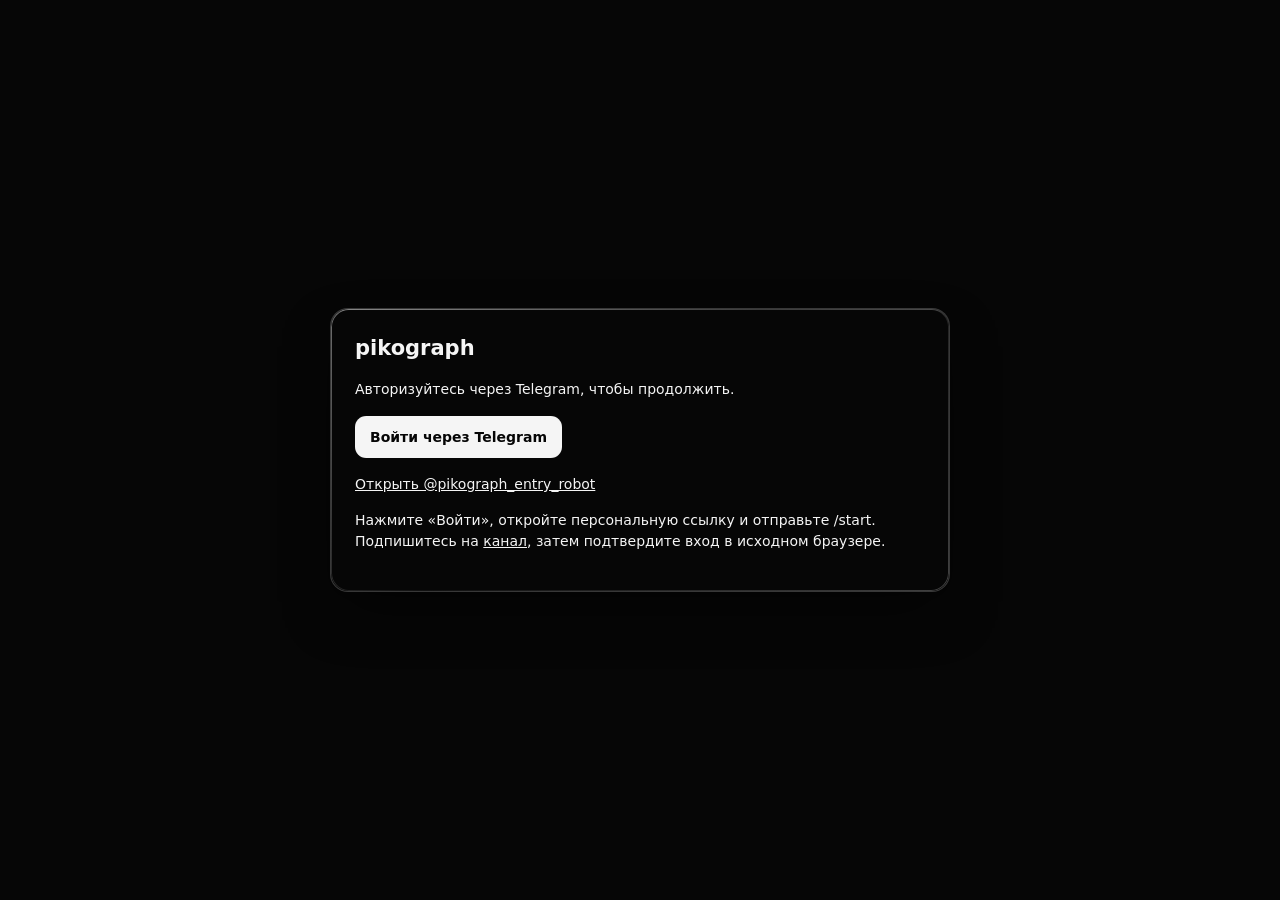
==== commit 0d67c64e: "Add files via upload" ====
--- a/pikograph-single.html
+++ b/pikograph-single.html
@@ -1,654 +1 @@
-<!doctype html>
-<html lang="ru">
-<head>
-<meta charset="utf-8">
-<meta name="viewport" content="width=device-width,initial-scale=1,viewport-fit=cover">
-<meta name="theme-color" content="#060606">
-<title>Pikograph</title>
-<meta name="description" content="Pikograph — графы связей для OSINT: люди, номера, аккаунты, домены и организации на одном холсте. Поиск по открытым источникам прямо в карточке.">
-<meta property="og:title" content="Pikograph"><meta property="og:description" content="Графы связей для OSINT. Поиск по открытым источникам прямо в графе.">
-<meta name="application-name" content="Pikograph"><meta name="apple-mobile-web-app-title" content="Pikograph">
-<link rel="icon" href="data:image/svg+xml,%3Csvg%20xmlns%3D%22http%3A//www.w3.org/2000/svg%22%20viewBox%3D%220%200%2064%2064%22%3E%3Crect%20width%3D%2264%22%20height%3D%2264%22%20rx%3D%2215%22%20fill%3D%22%230a0a0a%22/%3E%3Crect%20x%3D%221%22%20y%3D%221%22%20width%3D%2262%22%20height%3D%2262%22%20rx%3D%2214%22%20fill%3D%22none%22%20stroke%3D%22%23fff%22%20stroke-opacity%3D%22.25%22%20stroke-width%3D%222%22/%3E%3Cpath%20d%3D%22M21%2043L43%2021%22%20stroke%3D%22%23fff%22%20stroke-width%3D%223.6%22%20stroke-linecap%3D%22round%22/%3E%3Ccircle%20cx%3D%2219%22%20cy%3D%2245%22%20r%3D%229%22%20fill%3D%22%23fff%22/%3E%3Ccircle%20cx%3D%2245%22%20cy%3D%2219%22%20r%3D%229%22%20fill%3D%22%230a0a0a%22%20stroke%3D%22%23fff%22%20stroke-width%3D%223.6%22/%3E%3C/svg%3E" type="image/svg+xml">
-<link rel="icon" href="[data-uri]" sizes="32x32" type="image/png">
-<link rel="apple-touch-icon" href="[data-uri]">
-<link rel="preconnect" href="https://fonts.googleapis.com">
-<link href="https://fonts.googleapis.com/css2?family=Inter:wght@400;500;600&family=Space+Grotesk:wght@400;600&family=Manrope:wght@400;600&family=Syne:wght@400;700&family=Unbounded:wght@400;600&family=Oswald:wght@400;600&family=Playfair+Display:wght@400;700&family=Cormorant+Garamond:wght@500;700&family=JetBrains+Mono:wght@400;700&family=IBM+Plex+Mono:wght@400;600&display=swap" rel="stylesheet">
-<style>:root{--c:255,255,255;--bg:#060606;--fg:#f5f5f5;--ga:.06;--gm:1;--hl:.18;--sh:.55;--bl:26px;--r:18px;--f:'Inter',system-ui,sans-serif;--fs:14px;--nw:200px;--ew:1.5px;--bd:.14;--gn:.07}
-.l{--c:0,0,0;--bg:#e9e9e9;--fg:#080808;--gm:8;--hl:.85;--sh:.2}
-*{box-sizing:border-box;margin:0}
-html{height:100%;background:var(--bg);-webkit-text-size-adjust:100%;text-size-adjust:100%}
-body{height:100%;height:100dvh;overflow:hidden;background:transparent;color:var(--fg);font:var(--fs)/1.45 var(--f);-webkit-tap-highlight-color:transparent;overscroll-behavior:none;-webkit-font-smoothing:antialiased}
-[hidden]{display:none!important}
-#amb{position:fixed;inset:0;z-index:-1;overflow:hidden;pointer-events:none}
-#amb i{position:absolute;border-radius:50%;filter:blur(70px);background:radial-gradient(circle,rgba(var(--c),.17),transparent 65%)}
-#amb i:nth-child(1){width:62vmax;height:62vmax;left:-18vmax;top:-24vmax;animation:dr 28s ease-in-out infinite}
-#amb i:nth-child(2){width:52vmax;height:52vmax;right:-16vmax;bottom:-22vmax;animation:dr 34s ease-in-out infinite reverse}
-#amb i:nth-child(3){width:30vmax;height:30vmax;left:46%;top:34%;opacity:.55;animation:dr 22s ease-in-out infinite}
-.na #amb i{animation:none}
-#amb::after{content:"";position:absolute;inset:0;opacity:var(--gn);mix-blend-mode:overlay;background:url("data:image/svg+xml,%3Csvg xmlns='http://www.w3.org/2000/svg' width='160' height='160'%3E%3Cfilter id='n'%3E%3CfeTurbulence type='fractalNoise' baseFrequency='.9' numOctaves='2'/%3E%3C/filter%3E%3Crect width='100%25' height='100%25' filter='url(%23n)'/%3E%3C/svg%3E")}
-@keyframes dr{50%{transform:translate(8vw,6vh) scale(1.12)}}
-@keyframes pop{from{opacity:0;transform:scale(.86)}}
-@keyframes up{from{opacity:0;transform:translateY(14px)}}
-@keyframes sl{from{opacity:0;transform:translateY(10px) scale(.98)}}
-@keyframes pl{50%{box-shadow:0 0 0 8px rgba(var(--c),.14)}}
-@keyframes fl{to{stroke-dashoffset:-11}}
-@media(prefers-reduced-motion:reduce){*{animation:none!important}}
-
-.glass{position:relative;background:linear-gradient(135deg,rgba(255,255,255,calc(var(--ga)*var(--gm)*1.7)),rgba(255,255,255,calc(var(--ga)*var(--gm)*.6)));-webkit-backdrop-filter:blur(var(--bl)) saturate(170%);backdrop-filter:blur(var(--bl)) saturate(170%);border-radius:var(--r);box-shadow:inset 0 1px 0 rgba(255,255,255,var(--hl)),0 24px 56px -14px rgba(0,0,0,var(--sh)),0 2px 8px rgba(0,0,0,.16)}
-.glass::after{content:"";position:absolute;inset:0;border-radius:inherit;padding:1px;pointer-events:none;background:linear-gradient(140deg,rgba(var(--c),calc(var(--bd)*3)),rgba(var(--c),calc(var(--bd)*.35)) 45%,rgba(var(--c),calc(var(--bd)*1.7)));-webkit-mask:linear-gradient(#000 0 0) content-box,linear-gradient(#000 0 0);-webkit-mask-composite:xor;mask-composite:exclude}
-
-#stage{position:fixed;inset:0;touch-action:none;cursor:grab}
-#world{position:absolute;left:0;top:0;transform-origin:0 0}
-#sv{position:absolute;left:0;top:0;width:1px;height:1px;overflow:visible;pointer-events:none;color:var(--fg)}
-.ln{fill:none;stroke-width:var(--ew);stroke-linecap:round}#tmp{stroke:var(--fg);stroke-opacity:.55;stroke-dasharray:5 5}
-.es .ln{stroke:var(--fg);stroke-width:calc(var(--ew) + 1px)}.ah{fill:var(--fg);stroke:var(--fg);stroke-width:1.2;stroke-linejoin:round;opacity:.92}.pt{fill:var(--fg);filter:drop-shadow(0 0 5px var(--fg))}.lb{fill:var(--bg);stroke:rgba(var(--c),.3);pointer-events:all;cursor:pointer}
-.hit{fill:none;stroke:transparent;stroke-width:24;pointer-events:stroke;cursor:pointer}
-#sv text{fill:var(--fg);font-size:11.5px;font-weight:500;letter-spacing:.03em;pointer-events:none}
-
-.node{position:absolute;width:var(--nw);padding:14px 16px 15px;cursor:grab;user-select:none;-webkit-user-select:none;touch-action:none;transition:box-shadow .25s,transform .25s}
-.node.pp{animation:pop .4s cubic-bezier(.2,.9,.3,1.25)}
-.node:hover{transform:translateY(-2px)}
-.node.s{box-shadow:inset 0 1px 0 rgba(255,255,255,var(--hl)),0 0 0 5px rgba(var(--c),.07),0 30px 70px -14px rgba(0,0,0,.75)}
-.node.s::after{background:linear-gradient(140deg,rgba(var(--c),.95),rgba(var(--c),.35))}
-.nh{display:flex;align-items:center;gap:9px}
-.ic{display:grid;place-items:center;flex:none;width:28px;height:28px;border-radius:50%;background:rgba(var(--c),.09);box-shadow:inset 0 0 0 1px rgba(var(--c),.18)}
-.ic svg{width:15px;height:15px}
-.node small{opacity:.55;letter-spacing:.16em;text-transform:uppercase;font-size:.66em;font-weight:600}
-.node b{display:block;font-weight:600;font-size:1.07em;line-height:1.3;word-break:break-word;margin-top:11px;letter-spacing:-.01em}
-.node i{display:block;opacity:.58;font-style:normal;font-size:.85em;margin-top:6px;white-space:pre-wrap;word-break:break-word}
-.hd{position:absolute;width:18px;height:18px;margin:-9px 0 0 -9px;border-radius:50%;background:var(--fg);border:3px solid var(--bg);box-shadow:0 0 0 1px rgba(var(--c),.4);cursor:crosshair;touch-action:none;opacity:0;pointer-events:none;z-index:2;transition:transform .15s,opacity .18s}
-.hd[data-s="0"]{left:50%;top:0}.hd[data-s="1"]{left:100%;top:50%}.hd[data-s="2"]{left:50%;top:100%}.hd[data-s="3"]{left:0;top:50%}
-.node:hover .hd,.node.s .hd{opacity:1;pointer-events:auto}.hd:hover{transform:scale(1.3)}.s .hd{animation:pl 1.8s ease-in-out infinite}
-@media(pointer:coarse){.hd{width:28px;height:28px;margin:-14px 0 0 -14px}}
-
-button,input,select,textarea{font:inherit;color:inherit}
-button{background:rgba(var(--c),.07);border:1px solid rgba(var(--c),.13);border-radius:calc(var(--r)*.62);padding:8px 14px;cursor:pointer;white-space:nowrap;min-height:40px;transition:background .18s,transform .18s,border-color .18s;flex:none}
-button:hover{background:rgba(var(--c),.17);border-color:rgba(var(--c),.3)}
-button:active{transform:scale(.96)}
-button.pri{background:var(--fg);color:var(--bg);font-weight:600;border-color:transparent}
-button.pri:hover{background:var(--fg);opacity:.88}
-.ib{width:40px;padding:0;display:grid;place-items:center}.ib svg{width:18px;height:18px}
-input,textarea,select{width:100%;background:rgba(var(--c),.055);border:1px solid rgba(var(--c),.13);border-radius:12px;padding:9px 12px;outline:0;transition:border-color .2s,background .2s}
-input:focus,textarea:focus,select:focus{border-color:rgba(var(--c),.55);background:rgba(var(--c),.09)}
-select option{color:#000}
-input[type=range]{padding:0;height:22px;accent-color:var(--fg);background:transparent;border:0}
-input[type=checkbox]{width:20px;height:20px;accent-color:var(--fg)}
-textarea{resize:vertical}
-
-.bar{z-index:10;position:fixed;top:max(12px,env(safe-area-inset-top));left:12px;right:12px;display:flex;gap:6px;padding:6px;overflow-x:auto;scrollbar-width:none;align-items:center;border-radius:calc(var(--r)*1.2)}
-.bar::-webkit-scrollbar,.dock::-webkit-scrollbar{display:none}
-#nm{width:170px;flex:none;font-weight:600;background:transparent;border-color:transparent;letter-spacing:-.01em}
-#nm:hover{background:rgba(var(--c),.06)}
-.sp{width:1px;height:22px;background:rgba(var(--c),.16);flex:none;margin:0 2px}
-.bar #zl{min-width:62px;font-variant-numeric:tabular-nums}
-.dock{z-index:10;position:fixed;bottom:max(14px,env(safe-area-inset-bottom));left:50%;transform:translateX(-50%);max-width:calc(100% - 20px);display:flex;gap:2px;padding:6px;overflow-x:auto;scrollbar-width:none;border-radius:calc(var(--r)*1.3)}
-.dock button{display:flex;flex-direction:column;align-items:center;gap:5px;min-width:68px;padding:9px 6px 8px;background:transparent;border-color:transparent;font-size:.72em;letter-spacing:.05em;line-height:1}
-.dock button svg{width:22px;height:22px}
-.dock button:hover{background:rgba(var(--c),.12);transform:translateY(-4px)}
-.menu{position:fixed;top:78px;right:12px;z-index:30;padding:6px;display:none;min-width:230px}
-.menu.o{display:block;animation:sl .22s ease}
-.menu button{display:block;width:100%;text-align:left;background:transparent;border-color:transparent}
-.menu hr{border:0;border-top:1px solid rgba(var(--c),.12);margin:4px 8px}
-.sheet{z-index:60;position:fixed;top:84px;right:12px;width:min(340px,calc(100vw - 24px));max-height:calc(100% - 170px);overflow:auto;padding:18px;display:none;border:1px solid rgba(var(--c),var(--bd))}
-.sheet::after{display:none}.sheet.o{display:block;animation:sl .3s ease}
-#set{right:auto;left:12px}
-.sheet h3{font-weight:600;letter-spacing:.14em;text-transform:uppercase;font-size:.74em}
-.sheet label{display:flex;justify-content:space-between;font-size:.7em;opacity:.58;margin:14px 0 5px;text-transform:uppercase;letter-spacing:.12em;font-weight:500}
-.row{display:flex;gap:8px;align-items:center;justify-content:space-between;margin-top:12px}.row button{flex:1}
-.hd2{margin:0;justify-content:flex-start}.hd2 h3{flex:1}.hd2 button{flex:none}
-.sheet .pri{width:100%;margin-top:14px}
-.rr{border-top:1px solid rgba(var(--c),.11);padding:12px 0;font-size:.9em}
-.rr a{color:var(--fg);font-weight:600;word-break:break-word;text-decoration:none;border-bottom:1px solid rgba(var(--c),.3)}
-.rr small{display:block;opacity:.5;margin-top:2px}.rr p{opacity:.75;margin:5px 0;max-height:4.4em;overflow:hidden}
-.rr button{min-height:30px;padding:3px 11px;font-size:.85em}
-#hint{position:fixed;left:50%;top:50%;transform:translate(-50%,-50%);text-align:center;opacity:.38;pointer-events:none;display:none;letter-spacing:.05em;line-height:1.8}
-#toast{position:fixed;left:50%;bottom:104px;transform:translate(-50%,16px);opacity:0;pointer-events:none;padding:11px 20px;z-index:80;transition:.3s;max-width:90%;text-align:center}
-#toast.o{opacity:1;transform:translate(-50%,0)}
-
-body.hm .bar,body.hm .dock,body.hm #stage,body.hm #hint,body.hm #pn,body.hm #mn{display:none!important}
-#home{position:fixed;inset:0;z-index:50;overflow:auto;padding:max(28px,env(safe-area-inset-top)) 20px 70px}
-body:not(.hm) #home{display:none}
-.hw{max-width:1000px;margin:6vh auto 0;animation:up .6s both}
-.logo{width:60px;height:60px;margin-bottom:18px}
-.hw h1{font-size:clamp(2.9em,11vw,5.8em);font-weight:600;letter-spacing:-.055em;line-height:.95;padding-bottom:.06em;background:linear-gradient(180deg,var(--fg) 30%,rgba(var(--c),.4));-webkit-background-clip:text;background-clip:text;color:transparent}
-.sub{opacity:.62;margin:18px 0 0;max-width:52ch;font-size:1.05em}
-.chips{display:flex;flex-wrap:wrap;gap:8px;margin:20px 0 26px}
-.chips span{padding:6px 13px;border-radius:99px;font-size:.78em;border:1px solid rgba(var(--c),.16);background:rgba(var(--c),.05);letter-spacing:.03em}
-.hw .row{justify-content:flex-start;flex-wrap:wrap;margin:0}.hw .row button{flex:none}.hw .pri{padding:9px 22px}
-.ph{margin:44px 0 14px;opacity:.5;letter-spacing:.18em;text-transform:uppercase;font-size:.72em}
-#pl{display:grid;grid-template-columns:repeat(auto-fill,minmax(250px,1fr));gap:16px}
-.pc{padding:12px;cursor:pointer;animation:up .55s both;transition:transform .25s}
-.pc:hover{transform:translateY(-4px)}
-.pc::before{content:"";position:absolute;inset:0;border-radius:inherit;background:radial-gradient(260px circle at var(--mx,50%) var(--my,0),rgba(var(--c),.14),transparent 60%);opacity:0;transition:opacity .3s;pointer-events:none}
-.pc:hover::before{opacity:1}
-.th{height:112px;border-radius:calc(var(--r) - 7px);background:rgba(var(--c),.04);box-shadow:inset 0 0 0 1px rgba(var(--c),.08);overflow:hidden}
-.th svg{width:100%;height:100%}.th line{stroke:rgba(var(--c),.4);stroke-width:1}.th circle{fill:var(--fg)}
-.pi{display:flex;align-items:center;gap:6px;margin-top:11px}.pi>div:first-child{flex:1;min-width:0}
-.pi b{display:block;white-space:nowrap;overflow:hidden;text-overflow:ellipsis;font-weight:600}.pi small{opacity:.5;font-size:.8em}
-.pa{display:flex;gap:4px;opacity:.55;transition:.2s}.pc:hover .pa{opacity:1}
-.pa button{min-width:34px;height:34px;min-height:34px;padding:0 8px;display:grid;place-items:center;font-size:.8em}.pa svg{width:15px;height:15px}
-.empty{opacity:.5;grid-column:1/-1}
-@media(hover:none){.pa{opacity:1}}
-
-
-.node.res{width:360px;padding:14px 14px 12px}
-.rt{flex:1;min-width:0}.rt small{display:block}.rt em{display:block;font-style:normal;font-weight:600;white-space:nowrap;overflow:hidden;text-overflow:ellipsis;margin-top:2px;letter-spacing:-.01em}
-.cnt{font-size:.75em;padding:2px 9px;border-radius:99px;background:rgba(var(--c),.1);box-shadow:inset 0 0 0 1px rgba(var(--c),.16);font-variant-numeric:tabular-nums}.cnt:empty{display:none}
-.rl{margin-top:12px;max-height:340px;overflow:auto;touch-action:pan-y;overscroll-behavior:contain;cursor:auto;padding-right:6px;scrollbar-width:thin;scrollbar-color:rgba(var(--c),.3) transparent;user-select:text;-webkit-user-select:text}
-.ri{display:flex;gap:10px;padding:11px 0;border-top:1px solid rgba(var(--c),.1);animation:up .45s both}.ri:first-child{border-top:0}
-.fv{flex:none;width:26px;height:26px;border-radius:50%;display:grid;place-items:center;font-size:.72em;font-weight:600;background:rgba(var(--c),.09);box-shadow:inset 0 0 0 1px rgba(var(--c),.16)}
-.ri>div{min-width:0;flex:1}
-.ri a{display:block;color:var(--fg);font-weight:600;font-size:.92em;line-height:1.3;text-decoration:none;word-break:break-word}
-.ri a:hover{text-decoration:underline;text-underline-offset:3px}
-.ri small{display:block;opacity:.5;font-size:.72em;margin-top:2px;letter-spacing:.04em}
-.ri p{opacity:.74;font-size:.8em;margin:5px 0 0;line-height:1.45;word-break:break-word}
-.ri img{width:100%;max-height:120px;object-fit:cover;border-radius:10px;margin-bottom:7px;display:block}
-.ri button,.res>button{min-height:26px;padding:2px 11px;font-size:.72em;margin-top:8px}
-.rm{opacity:.68;font-size:.88em;margin-top:12px;line-height:1.5}
-.sk{margin-top:14px;display:grid;gap:9px}.sk span{height:12px;border-radius:6px;background:linear-gradient(90deg,rgba(var(--c),.07),rgba(var(--c),.24),rgba(var(--c),.07));background-size:200% 100%;animation:sh 1.3s linear infinite}.sk span:nth-child(2){width:80%}.sk span:nth-child(3){width:55%}
-@keyframes sh{to{background-position:-200% 0}}
-.rf{margin-top:10px;font-size:.64em;letter-spacing:.16em;text-transform:uppercase;opacity:.4;text-align:right}
-.seg{display:flex;gap:6px}.seg button{flex:1;padding:6px 0;font-size:1.1em}.seg .on{background:var(--fg);color:var(--bg);border-color:transparent}
-
-
-/* профили устройств: дизайн один, раскладка и размеры подстраиваются */
-.dv-phone .sheet,.dv-phone #set{top:auto;left:8px;right:8px;width:auto;bottom:calc(92px + env(safe-area-inset-bottom));max-height:52vh}
-.dv-phone #nm{width:120px}.dv-phone .menu{right:8px}.dv-phone .node.res{width:300px}
-.dv-phone .dock button{min-width:58px}.dv-phone .hw{margin-top:3vh}
-.dv-tablet .node.res{width:340px}.dv-tablet .sheet{width:360px}
-.touch button{min-height:44px}.touch .pa button{min-height:38px}
-@media(max-height:480px){.dv-phone .sheet,.dv-phone #set{max-height:calc(100% - 150px)}}
-
-.pim{display:block;width:100%;max-height:220px;object-fit:cover;border-radius:calc(var(--r)*.55);margin-top:11px;pointer-events:none;-webkit-user-drag:none}
-.by{margin-top:46px;opacity:.5;font-size:.82em;letter-spacing:.03em}.by a{color:var(--fg);text-decoration:none;border-bottom:1px solid rgba(var(--c),.3)}.by a:hover{opacity:.7}
-.np .ri{animation:none}
-.ri p{white-space:pre-wrap}
-</style>
-</head>
-<body class="hm">
-<div id="amb"><i></i><i></i><i></i></div>
-<div id="stage"><div id="world">
-  <svg id="sv"><g id="eg"></g><path id="tmp" class="ln"/></svg>
-  <div id="nd"></div>
-</div></div>
-<div id="hint">Двойной клик по полотну или кнопки внизу — новая карточка<br>Потяни за белый кружок на стороне карточки, чтобы создать связь</div>
-
-<header class="bar glass">
-  <button class="ib" id="bk" title="К проектам"></button>
-  <input id="nm" aria-label="Название проекта" placeholder="Название">
-  <span class="sp"></span>
-  <button class="ib" id="un" title="Назад (Ctrl+Z)"></button><button class="ib" id="re" title="Вперёд (Ctrl+Y)"></button>
-  <span class="sp"></span>
-  <button class="ib" id="zo"></button><button id="zl">100%</button><button class="ib" id="zi"></button>
-  <span class="sp"></span>
-  <button class="ib" id="mb" title="Меню"></button>
-</header>
-<div class="menu glass" id="mn">
-  <button data-a="fit">Вписать в экран</button>
-  <button data-a="lay">Авто-расположение</button><hr>
-  <button data-a="png">Экспорт PNG</button>
-  <button data-a="json">Экспорт JSON</button><hr>
-  <button data-a="clr">Очистить граф</button>
-  <button data-a="set">Настройки</button>
-</div>
-<nav class="dock glass" id="dk"></nav>
-<aside class="sheet glass" id="pn"></aside>
-<aside class="sheet glass" id="set"></aside>
-<div id="toast" class="glass"></div>
-
-<section id="home">
-  <div class="hw">
-    <svg class="logo" viewBox="0 0 64 64"><rect width="64" height="64" rx="15" fill="#0a0a0a"/><rect x="1" y="1" width="62" height="62" rx="14" fill="none" stroke="#fff" stroke-opacity=".25" stroke-width="2"/><path d="M21 43L43 21" stroke="#fff" stroke-width="3.6" stroke-linecap="round"/><circle cx="19" cy="45" r="9" fill="#fff"/><circle cx="45" cy="19" r="9" fill="#0a0a0a" stroke="#fff" stroke-width="3.6"/></svg>
-    <h1>pikograph</h1>
-    <p class="sub">Графы связей для OSINT: люди, номера, аккаунты, домены, организации. Один холст, поиск по открытым источникам прямо из карточки.</p>
-    <div class="chips"><span>Без регистрации</span><span>Граф работает офлайн</span><span>Данные только у вас</span></div>
-    <div class="row"><button class="pri" id="hn">＋ Новый проект</button><button id="hi">Импорт JSON</button><button id="hs">Настройки</button></div>
-    <h3 class="ph">Проекты</h3>
-    <div id="pl"></div>
-    <p class="by">Сделано разработчиком <a href="https://t.me/incidum" target="_blank" rel="noopener noreferrer">@incidum</a> · канал <a href="https://t.me/PikoDev" target="_blank" rel="noopener noreferrer">t.me/PikoDev</a></p>
-  </div>
-</section>
-<input type="file" id="fi" accept=".json,application/json" hidden>
-<script>'use strict';
-const $=q=>document.querySelector(q),uid=()=>Math.random().toString(36).slice(2,9),
-esc=t=>String(t??'').replace(/[&<>"]/g,c=>({'&':'&amp;','<':'&lt;','>':'&gt;','"':'&quot;'}[c]));
-/* хранилище с запасным вариантом (если localStorage недоступен) */
-const LS=(()=>{try{localStorage.setItem('__t',1);localStorage.removeItem('__t');return localStorage}catch{const m={};return{getItem:k=>k in m?m[k]:null,setItem:(k,v)=>{m[k]=String(v)},removeItem:k=>{delete m[k]}}}})();
-const ld0=(k,d)=>{try{return JSON.parse(LS.getItem(k))||d}catch{return d}},sv=(k,v)=>{try{LS.setItem(k,JSON.stringify(v))}catch{toast('Не удалось сохранить: память браузера заполнена')}};
-function toast(t){const e=$('#toast');e.textContent=t;e.classList.add('o');clearTimeout(toast.t);toast.t=setTimeout(()=>e.classList.remove('o'),2800)}
-addEventListener('error',e=>toast('Ошибка: '+e.message));
-/* иконки */
-const I=d=>`<svg viewBox="0 0 24 24" fill="none" stroke="currentColor" stroke-width="1.7" stroke-linecap="round" stroke-linejoin="round">${d}</svg>`;
-const IC={person:'<circle cx="12" cy="8" r="4"/><path d="M4 21c0-4.4 3.6-7 8-7s8 2.6 8 7"/>',phone:'<path d="M5 4h4l2 5-2.5 1.5a11 11 0 005 5L15 13l5 2v4a2 2 0 01-2 2A16 16 0 013 6a2 2 0 012-2z"/>',acc:'<circle cx="12" cy="12" r="4"/><path d="M16 8v5a3 3 0 006 0v-1a10 10 0 10-4 8"/>',email:'<rect x="3" y="5" width="18" height="14" rx="2"/><path d="M3 7l9 6 9-6"/>',domain:'<circle cx="12" cy="12" r="9"/><path d="M3 12h18M12 3c3 3 3 15 0 18M12 3c-3 3-3 15 0 18"/>',org:'<path d="M4 21V5l8-2v18M12 9h8v12M4 21h16M8 8h1M8 12h1M8 16h1M16 13h1M16 17h1"/>',addr:'<path d="M12 21s7-6 7-11a7 7 0 10-14 0c0 5 7 11 7 11z"/><circle cx="12" cy="10" r="2.5"/>',doc:'<path d="M6 3h8l4 4v14H6zM14 3v4h4M9 13h6M9 17h6"/>',obj:'<path d="M12 3l8 4.5v9L12 21l-8-4.5v-9zM12 12l8-4.5M12 12v9M12 12L4 7.5"/>',result:'<circle cx="11" cy="11" r="7"/><path d="M21 21l-4.3-4.3"/>',photo:'<rect x="3" y="4" width="18" height="16" rx="2"/><circle cx="9" cy="10" r="2"/><path d="M3 18l6-5 4 3 3-2 5 4"/>'};
-const UI={bk:'M15 5l-7 7 7 7',un:'M9 14L4 9l5-5M4 9h10a6 6 0 010 12h-3',re:'M15 14l5-5-5-5M20 9H10a6 6 0 000 12h3',zo:'M5 12h14',zi:'M12 5v14M5 12h14',mb:'M5 12h.01M12 12h.01M19 12h.01',x:'M6 6l12 12M18 6L6 18',ed:'M4 20h4L19 9l-4-4L4 16zM13 7l4 4',cp:'M9 9h11v11H9zM5 15V4h11',tr:'M4 7h16M9 7V4h6v3M6 7l1 13h10l1-13'};
-for(const k of['bk','un','re','zo','zi','mb'])$('#'+k).innerHTML=I(`<path d="${UI[k]}"/>`);
-/* типы карточек: [название, режим поиска по умолчанию] */
-const T={person:['ФИО','name'],phone:['Телефон','phone'],acc:['Аккаунт','user'],email:['E-mail','email'],domain:['Домен','net'],org:['Организация','work'],addr:['Адрес','geo'],doc:['Документ','gen'],obj:['Объект','gen'],photo:['Фото','photo'],result:['Результаты','gen']};
-/* режимы поиска (какие именно API — см. PV в блоке поиска) */
-const M={name:['ФИО'],user:['Никнейм'],phone:['Телефон'],email:['E-mail'],net:['Домен / IP'],work:['Организация'],geo:['Адрес / место'],photo:['Фото'],gen:['Общий поиск']};
-const FONTS=['Inter','Space Grotesk','Manrope','Syne','Unbounded','Oswald','Playfair Display','Cormorant Garamond','JetBrains Mono','IBM Plex Mono','Georgia','system-ui'];
-const D={f:'Inter',fs:14,bl:26,ga:.06,br:.14,r:18,nw:200,ew:1.5,ec:'c',ar:1,gr:'dots',gs:28,th:'d',gn:.07,an:1,pt:0,inst:''};
-/* авто-подстройка под устройство: по возможностям экрана и ввода, без юзерагента и фингерпринта */
-const dev=()=>{const w=Math.min(innerWidth,screen.width||innerWidth),t=matchMedia('(pointer:coarse)').matches;return{k:t&&w<700?'phone':t&&w<1100?'tablet':'desk',t}};
-const LOW=(navigator.deviceMemory||4)<=2||(navigator.hardwareConcurrency||4)<=2;
-Object.assign(D,{phone:{fs:15,nw:176,bl:18,r:16},tablet:{nw:200,bl:22},desk:{}}[dev().k],{th:matchMedia('(prefers-color-scheme: light)').matches?'l':'d'},LOW?{bl:8,an:0,gn:0}:{});
-let s=null,st={...D,...ld0('pk:s',{})},U=[],R=[],sel=null,els={},rc={},drag=null,pinch=null,last='';const P=new Map;
-const snap=()=>JSON.stringify({n:s.n,e:s.e}),nm=id=>s.n.find(n=>n.id==id),idx=()=>ld0('pk:i',[]),setI=i=>sv('pk:i',i);
-
-/* ---------- проекты ---------- */
-function save(){if(!s)return;s.t=Date.now();sv('pk:p:'+s.id,s);setI([{id:s.id,name:s.name,c:s.n.length,t:s.t},...idx().filter(x=>x.id!=s.id)])}
-const SD=v=>v==null||v===''?undefined:[0,1,2,3].includes(+v)?+v:undefined;
-function clean(j){const ids=new Set,n=(j.n||[]).filter(x=>x&&x.id).map(x=>{ids.add(String(x.id));const o={id:String(x.id),x:+x.x||0,y:+x.y||0,t:T[x.t]?x.t:'obj',v:String(x.v??''),c:String(x.c??''),m:M[x.m]?x.m:null};
-if(o.t=='photo'&&/^data:image\/(png|jpeg);base64,/.test(x.img||''))o.img=x.img;
-if(o.t=='result'){o.it=(Array.isArray(x.it)?x.it:[]).slice(0,80).map(i=>({t:String(i.t??''),u:String(i.u??''),c:String(i.c??''),i:String(i.i??''),s:String(i.s??''),l:i.l?1:0}));o.st=x.st=='err'?'err':x.st=='ok'?'ok':(o.it.length?'ok':'err');o.src=String(x.src??'');o.p=x.p?String(x.p):null;o.q=String(x.q??'');o.er=String(x.er??'')}return o});
-return{n,e:(j.e||[]).filter(e=>e&&ids.has(String(e.a))&&ids.has(String(e.b))).map(e=>({id:String(e.id||uid()),a:String(e.a),b:String(e.b),l:String(e.l??''),d:[0,1,2,3].includes(+e.d)?+e.d:1,sa:SD(e.sa),sb:SD(e.sb)})),v:j.v&&j.v.k?{x:+j.v.x||0,y:+j.v.y||0,k:+j.v.k}:{x:0,y:0,k:1}}}
-function mk(name,d={}){const p={...clean(d),name:name||'Новый граф',id:uid(),t:Date.now()};sv('pk:p:'+p.id,p);setI([{id:p.id,name:p.name,c:p.n.length,t:p.t},...idx()]);return p.id}
-const go=id=>{if(location.hash=='#'+id)route();else location.hash=id};
-function route(){const id=location.hash.slice(1);id&&LS.getItem('pk:p:'+id)?openP(id):showHome()}
-function openP(id){s=ld0('pk:p:'+id,null);Object.assign(s,clean(s));U=[];R=[];sel=null;rc={};last=snap();document.body.classList.remove('hm');$('#nm').value=s.name;nodes();panel();
-if(s.n.length&&s.v.k==1&&!s.v.x&&!s.v.y)fit();else view()}
-function thumb(p){if(!p.n.length)return'<svg viewBox="0 0 160 90"></svg>';let a=1e9,b=1e9,c=-1e9,d=-1e9;p.n.forEach(n=>{a=Math.min(a,n.x);b=Math.min(b,n.y);c=Math.max(c,n.x);d=Math.max(d,n.y)});
-const w=c-a,h=d-b,k=Math.min(128/(w||1),58/(h||1),60),ox=(160-w*k)/2,oy=(90-h*k)/2,X=n=>ox+(n.x-a)*k,Y=n=>oy+(n.y-b)*k,m={};p.n.forEach(n=>m[n.id]=n);
-return`<svg viewBox="0 0 160 90">${p.e.map(e=>`<line x1="${X(m[e.a])}" y1="${Y(m[e.a])}" x2="${X(m[e.b])}" y2="${Y(m[e.b])}"/>`).join('')}${p.n.map(n=>`<circle cx="${X(n)}" cy="${Y(n)}" r="3.2"/>`).join('')}</svg>`}
-function showHome(){if(s)save();s=null;sel=null;$('#nd').innerHTML='';$('#eg').innerHTML='';['#pn','#mn'].forEach(q=>$(q).classList.remove('o'));document.body.classList.add('hm');const i=idx();
-$('#pl').innerHTML=i.length?i.map((p,k)=>{const d=ld0('pk:p:'+p.id,{n:[],e:[]});return`<div class="pc glass" data-id="${p.id}" style="animation-delay:${k*60}ms"><div class="th">${thumb({n:d.n||[],e:d.e||[]})}</div><div class="pi"><div><b>${esc(p.name)}</b><small>${p.c} карт. · ${new Date(p.t).toLocaleDateString('ru',{day:'numeric',month:'short'})}</small></div><div class="pa"><button data-a="r" title="Переименовать">${I(`<path d="${UI.ed}"/>`)}</button><button data-a="d" title="Копия">${I(`<path d="${UI.cp}"/>`)}</button><button data-a="x" title="Удалить">${I(`<path d="${UI.tr}"/>`)}</button></div></div></div>`}).join(''):'<p class="empty">Проектов пока нет — создайте первый.</p>'}
-$('#pl').onclick=e=>{const c=e.target.closest('.pc');if(!c)return;const id=c.dataset.id,b=e.target.closest('button'),a=b&&b.dataset.a;if(!a)return go(id);const p=ld0('pk:p:'+id,null);if(!p)return showHome();
-if(a=='r'){go(id);setTimeout(()=>{$('#nm').focus();$('#nm').select()},80);return}
-if(a=='d')mk(p.name+' (копия)',p);
-else{if(!b.dataset.arm){b.dataset.arm=1;b.innerHTML='Удалить?';setTimeout(()=>{if(b.isConnected){delete b.dataset.arm;b.innerHTML=I(`<path d="${UI.tr}"/>`)}},3000);return}LS.removeItem('pk:p:'+id);setI(idx().filter(x=>x.id!=id))}showHome()};
-$('#pl').onpointermove=e=>{const c=e.target.closest('.pc');if(c){const r=c.getBoundingClientRect();c.style.setProperty('--mx',e.clientX-r.left+'px');c.style.setProperty('--my',e.clientY-r.top+'px')}};
-$('#hn').onclick=()=>go(mk('Новый граф'));
-$('#hi').onclick=()=>$('#fi').click();
-$('#fi').onchange=async e=>{try{const f=e.target.files[0],j=JSON.parse(await f.text());if(!Array.isArray(j.n)||!Array.isArray(j.e))throw 0;go(mk(j.name||f.name.replace(/\.json$/i,''),j))}catch{toast('Неверный файл проекта')}e.target.value=''};
-$('#hs').onclick=()=>$('#set').classList.toggle('o');$('#bk').onclick=()=>{location.hash=''};
-addEventListener('hashchange',route);addEventListener('pagehide',()=>save());
-
-/* ---------- история ---------- */
-function commit(){U.push(last);if(U.length>100)U.shift();last=snap();R=[];save()}
-function ld(x){x=JSON.parse(x);s.n=x.n;s.e=x.e;last=snap();sel=null;nodes();panel();save()}
-const undo=()=>{if(s&&U.length){R.push(snap());ld(U.pop())}},redo=()=>{if(s&&R.length){U.push(snap());ld(R.pop())}};
-
-/* ---------- отрисовка ---------- */
-function apply(){const r=document.documentElement,v=r.style;{const d=dev();r.className=(st.th=='l'?'l ':'')+'dv-'+d.k+(d.t?' touch':'')}document.body.classList.toggle('na',!st.an);
-v.setProperty('--f',`'${st.f}',system-ui,sans-serif`);v.setProperty('--fs',st.fs+'px');v.setProperty('--bl',st.bl+'px');v.setProperty('--ga',st.ga);v.setProperty('--bd',st.br);v.setProperty('--r',st.r+'px');v.setProperty('--nw',st.nw+'px');v.setProperty('--ew',st.ew+'px');v.setProperty('--gn',st.gn);
-document.querySelector('meta[name=theme-color]').content=st.th=='l'?'#e9e9e9':'#060606';if(s){view();edges()}}
-function view(){if(!s)return;const v=s.v,g=$('#stage').style,gs=Math.max(4,st.gs*v.k);$('#world').style.transform=`translate(${v.x}px,${v.y}px) scale(${v.k})`;$('#zl').textContent=Math.round(v.k*100)+'%';
-g.backgroundImage=st.gr=='dots'?'radial-gradient(rgba(var(--c),.3) 1px,transparent 1.3px)':st.gr=='lines'?'linear-gradient(rgba(var(--c),.07) 1px,transparent 1px),linear-gradient(90deg,rgba(var(--c),.07) 1px,transparent 1px)':'none';
-g.backgroundSize=gs+'px '+gs+'px';g.backgroundPosition=v.x+'px '+v.y+'px'}
-const HD=[0,1,2,3].map(i=>`<div class="hd" data-s="${i}"></div>`).join('');
-const lst=(n,np)=>'<div class="rl'+(np?' np':'')+'">'+n.it.map((x,i)=>{let h='';try{h=new URL(x.u).hostname.replace(/^www\./,'')}catch{}return`<div class="ri" style="animation-delay:${Math.min(i,10)*40}ms"><span class="fv">${esc((h[0]||'•').toUpperCase())}</span><div>${/^https?:/.test(x.i)?`<img src="${esc(x.i)}" loading="lazy" referrerpolicy="no-referrer" alt="">`:''}<a href="${/^https?:/.test(x.u)?esc(x.u):'#'}" target="_blank" rel="noopener noreferrer">${esc(x.t)}</a><small>${esc(x.s||h)}${x.s&&h&&!x.l?' · '+esc(h):''}</small>${x.c?`<p>${esc(x.c)}</p>`:''}${x.l?'':`<button data-act="add" data-i="${i}">+ в граф</button>`}</div></div>`}).join('')+'</div>';
-function resHTML(n){const hd=`<div class="nh"><span class="ic">${I(IC.result)}</span><div class="rt"><small>Результаты поиска</small><em></em></div><span class="cnt">${n.st=='ok'||n.it.length?n.it.filter(x=>!x.l).length:''}</span></div>`;let b;
-if(n.st=='load')b=(n.it.length?lst(n,1):'<div class="sk"><span></span><span></span><span></span></div>')+`<p class="rm">Ищу в открытых источниках… ${n.pg?n.pg[0]+' / '+n.pg[1]:''}</p>`;
-else if(n.st=='err'||!n.it.length)b=`<p class="rm">${esc(n.st=='err'?(n.er||'Поиск прерван.'):'Ничего не найдено.')}</p><button data-act="rt">Повторить</button>`;
-else b=lst(n);
-return hd+(n.st=='ok'&&n.er?`<p class="rm">${esc(n.er)}</p>`:'')+b+(n.src&&n.st=='ok'?`<div class="rf">${esc(n.src)}</div>`:'')+HD}
-function paint(r){const e=els[r.id];if(!e)return;const l0=e.querySelector('.rl'),sc=l0?l0.scrollTop:0;e.innerHTML=resHTML(r);e.querySelector('em').textContent=r.v;const l=e.querySelector('.rl');if(l)l.scrollTop=sc;edges()}
-function nodes(){const w=$('#nd'),sc={};w.querySelectorAll('.rl').forEach(r=>sc[r.closest('.node').dataset.id]=r.scrollTop);w.innerHTML='';els={};
-s.n.forEach(n=>{const e=document.createElement('div'),t=T[n.t]||T.obj,r=n.t=='result';e.className='node glass'+(r?' res':'')+(sel&&sel.k=='n'&&sel.id==n.id?' s':'');e.dataset.id=n.id;
-if(r){e.innerHTML=resHTML(n);e.querySelector('em').textContent=n.v}
-else{e.innerHTML=`<div class="nh"><span class="ic">${I(IC[n.t]||IC.obj)}</span><small></small></div><b></b><i></i>${HD}`;e.querySelector('small').textContent=t[0];e.children[1].textContent=n.v||'—';e.children[2].textContent=n.c||'';
-if(n.t=='photo'&&n.img){const im=new Image;im.className='pim';im.draggable=false;im.alt='';im.onload=()=>edges();im.src=n.img;e.insertBefore(im,e.querySelector('.hd'))}}
-e.style.left=n.x+'px';e.style.top=n.y+'px';w.append(e);els[n.id]=e;const l=e.querySelector('.rl');if(l&&sc[n.id])l.scrollTop=sc[n.id]});edges();view();$('#hint').style.display=s.n.length?'none':'block'}
-const NV=[[0,-1],[1,0],[0,1],[-1,0]],anc=(n,el,i)=>[n.x+(i==1?el.offsetWidth:i==3?0:el.offsetWidth/2),n.y+(i==2?el.offsetHeight:i==0?0:el.offsetHeight/2)];
-/* ломаная со скруглёнными углами (угловые связи, как в Miro) */
-function rpoly(p,r){let d=`M${p[0][0]} ${p[0][1]}`;for(let i=1;i<p.length-1;i++){const a=p[i-1],c=p[i],b=p[i+1],l1=Math.hypot(c[0]-a[0],c[1]-a[1])||1,l2=Math.hypot(b[0]-c[0],b[1]-c[1])||1,k=Math.min(r,l1/2,l2/2);d+=`L${c[0]-(c[0]-a[0])/l1*k} ${c[1]-(c[1]-a[1])/l1*k}Q${c[0]} ${c[1]} ${c[0]+(b[0]-c[0])/l2*k} ${c[1]+(b[1]-c[1])/l2*k}`}const z=p[p.length-1];return d+`L${z[0]} ${z[1]}`}
-function elbow(p,n,q,m){const o=22,a=[p[0]+n[0]*o,p[1]+n[1]*o],b=[q[0]+m[0]*o,q[1]+m[1]*o],h1=n[0]!=0,h2=m[0]!=0;
-if(h1&&h2){const x=n[0]*m[0]<0?(a[0]+b[0])/2:(n[0]>0?Math.max(a[0],b[0]):Math.min(a[0],b[0]));return[p,[x,p[1]],[x,q[1]],q]}
-if(!h1&&!h2){const y=n[1]*m[1]<0?(a[1]+b[1])/2:(n[1]>0?Math.max(a[1],b[1]):Math.min(a[1],b[1]));return[p,[p[0],y],[q[0],y],q]}
-return h1?[p,[q[0],p[1]],q]:[p,[p[0],q[1]],q]}
-function pmid(t){let L=0;const s=[];for(let i=1;i<t.length;i++){const l=Math.hypot(t[i][0]-t[i-1][0],t[i][1]-t[i-1][1]);s.push(l);L+=l}let h=L/2;for(let i=0;i<s.length;i++){if(h<=s[i]||i==s.length-1){const k=s[i]?h/s[i]:0;return[t[i][0]+(t[i+1][0]-t[i][0])*k,t[i][1]+(t[i+1][1]-t[i][1])*k]}h-=s[i]}return t[0]}
-/* связь как в Miro: крепится к середине стороны карточки (верх/право/низ/лево), наконечник смотрит по касательной */
-function shape(e){const A=nm(e.a),B=nm(e.b),a=els[e.a],b=els[e.b];if(!A||!B||!a||!b)return;
-const dd=e.d??1,ah=8+st.ew*1.8,ar=[],cx=A.x+a.offsetWidth/2,cy=A.y+a.offsetHeight/2,dx=B.x+b.offsetWidth/2-cx,dy=B.y+b.offsetHeight/2-cy,
-hz=Math.abs(dx)/((a.offsetWidth+b.offsetWidth)/2||1)>Math.abs(dy)/((a.offsetHeight+b.offsetHeight)/2||1),
-sa=e.sa??(hz?(dx>=0?1:3):(dy>=0?2:0)),sb=e.sb??(hz?(dx>=0?3:1):(dy>=0?0:2)),
-p1=anc(A,a,sa),p2=anc(B,b,sb),n1=NV[sa],n2=NV[sb],t1=st.ar&&(dd==2||dd==3),t2=st.ar&&(dd==1||dd==3);
-let d,u1,u2,q1=p1,q2=p2,lx,ly;
-if(st.ec=='s'){const L=Math.hypot(p2[0]-p1[0],p2[1]-p1[1])||1,ux=(p2[0]-p1[0])/L,uy=(p2[1]-p1[1])/L;u2=[ux,uy];u1=[-ux,-uy];
-q1=t1?[p1[0]+ux*ah*.7,p1[1]+uy*ah*.7]:p1;q2=t2?[p2[0]-ux*ah*.7,p2[1]-uy*ah*.7]:p2;d=`M${q1[0]} ${q1[1]}L${q2[0]} ${q2[1]}`;lx=(q1[0]+q2[0])/2;ly=(q1[1]+q2[1])/2}
-else{u1=[-n1[0],-n1[1]];u2=[-n2[0],-n2[1]];q1=t1?[p1[0]+n1[0]*ah*.7,p1[1]+n1[1]*ah*.7]:p1;q2=t2?[p2[0]+n2[0]*ah*.7,p2[1]+n2[1]*ah*.7]:p2;
-if(st.ec=='e'){const t=elbow(q1,n1,q2,n2);d=rpoly(t,12);[lx,ly]=pmid(t)}
-else{const k=Math.min(Math.max(Math.hypot(q2[0]-q1[0],q2[1]-q1[1])*.4,30),180),c1=[q1[0]+n1[0]*k,q1[1]+n1[1]*k],c2=[q2[0]+n2[0]*k,q2[1]+n2[1]*k];
-d=`M${q1[0]} ${q1[1]}C${c1[0]} ${c1[1]} ${c2[0]} ${c2[1]} ${q2[0]} ${q2[1]}`;lx=(q1[0]+3*c1[0]+3*c2[0]+q2[0])/8;ly=(q1[1]+3*c1[1]+3*c2[1]+q2[1])/8}}
-const tip=(x,y,ux,uy)=>{const bx=x-ux*ah,by=y-uy*ah,px=-uy*ah*.5,py=ux*ah*.5;return[[x,y],[bx+px,by+py],[bx-px,by-py]]};
-if(t2)ar.push(tip(p2[0],p2[1],u2[0],u2[1]));if(t1)ar.push(tip(p1[0],p1[1],u1[0],u1[1]));
-return{d,ar,lx,ly,x1:q1[0],y1:q1[1],x2:q2[0],y2:q2[1]}}
-function edges(){if(!s)return;let h='';s.e.forEach((e,i)=>{const g=shape(e);if(!g)return;const d=g.d,dd=e.d??1,on=sel&&sel.id==e.id,w=e.l?e.l.length*6.5+24:0;
-h+=`<g data-e="${e.id}" class="${on?'es':''}"><linearGradient id="g${i}" gradientUnits="userSpaceOnUse" x1="${g.x1}" y1="${g.y1}" x2="${g.x2}" y2="${g.y2}"><stop offset="0" style="stop-color:var(--fg);stop-opacity:${dd==2?.9:dd==1?.18:.6}"/><stop offset="1" style="stop-color:var(--fg);stop-opacity:${dd==1?.9:dd==2?.18:.6}"/></linearGradient><path class="hit" d="${d}"/><path class="ln" stroke="url(#g${i})" d="${d}"/>${g.ar.map(p=>`<polygon class="ah" points="${p.map(q=>q.join(',')).join(' ')}"/>`).join('')}${on||st.pt?`<circle class="pt" r="2.8"><animateMotion dur="2.6s" repeatCount="indefinite" path="${d}"${dd==2?' keyPoints="1;0" keyTimes="0;1" calcMode="linear"':''}/></circle>`:''}${e.l?`<g transform="translate(${g.lx} ${g.ly})"><rect class="lb" x="${-w/2}" y="-11" width="${w}" height="22" rx="11"/><text text-anchor="middle" dy="4">${esc(e.l)}</text></g>`:''}</g>`});$('#eg').innerHTML=h}
-function pick(k,id){sel=k?{k,id}:null;for(const i in els)els[i].classList.toggle('s',!!sel&&sel.k=='n'&&sel.id==i);edges();panel()}
-
-/* ---------- панель редактирования ---------- */
-const XB=`<button class="ib" id="cl">${I(`<path d="${UI.x}"/>`)}</button>`,modes=c=>Object.entries(M).map(([k,v])=>`<option value="${k}" ${k==c?'selected':''}>${v[0]}</option>`).join('');
-const kill=n=>{const g=new Set([n.id,...s.n.filter(x=>x.p==n.id).map(x=>x.id)]);s.n=s.n.filter(x=>!g.has(x.id));s.e=s.e.filter(e=>!g.has(e.a)&&!g.has(e.b));commit();sel=null;nodes();panel()};
-const shrink=f=>new Promise((ok,no)=>{const u=URL.createObjectURL(f),im=new Image;im.onload=()=>{URL.revokeObjectURL(u);const k=Math.min(1,720/Math.max(im.width,im.height)),c=document.createElement('canvas');c.width=Math.max(1,Math.round(im.width*k));c.height=Math.max(1,Math.round(im.height*k));const x=c.getContext('2d'),png=/png/.test(f.type)||/\.png$/i.test(f.name);x.drawImage(im,0,0,c.width,c.height);let r=png?c.toDataURL('image/png'):'';if(!r||r.length>400000){x.globalCompositeOperation='destination-over';x.fillStyle='#fff';x.fillRect(0,0,c.width,c.height);r=c.toDataURL('image/jpeg',.85)}ok(r)};im.onerror=no;im.src=u});
-function panel(){const p=$('#pn');if(!s||!sel){p.classList.remove('o');return}p.classList.add('o');
-if(sel.k=='e'){const e=s.e.find(x=>x.id==sel.id);if(!e){pick(null);return}const d=e.d??1;
-p.innerHTML=`<div class="row hd2"><h3>Связь</h3>${XB}</div><label>Подпись</label><input id="el" value="${esc(e.l)}" placeholder="Например: владелец"><label>Направление стрелки</label><div class="seg">${[['0','—'],['1','→'],['2','←'],['3','↔']].map(([v,l])=>`<button data-d="${v}" class="${d==v?'on':''}">${l}</button>`).join('')}</div><div class="row"><button id="rv">⇄ Развернуть</button><button id="dl">Удалить</button></div>`;
-$('#el').oninput=x=>{e.l=x.target.value;edges()};$('#el').onchange=commit;$('#rv').onclick=()=>{[e.a,e.b]=[e.b,e.a];[e.sa,e.sb]=[e.sb,e.sa];if(e.d==2)e.d=1;else if(e.d==1||e.d===undefined)e.d=2;commit();edges();panel()};
-p.querySelectorAll('.seg button').forEach(b=>b.onclick=()=>{e.d=+b.dataset.d;commit();edges();panel()});
-$('#dl').onclick=()=>{s.e=s.e.filter(x=>x!=e);commit();pick(null)}}
-else{const n=nm(sel.id);if(!n){pick(null);return}
-if(n.t=='result'){p.innerHTML=`<div class="row hd2"><span class="ic">${I(IC.result)}</span><h3>Результаты</h3>${XB}</div><label>Запрос</label><input id="rq" value="${esc(n.q)}"><label>Источник поиска</label><select id="pm">${modes(n.m)}</select><button class="pri" id="sr">Обновить поиск</button><div class="row"><button id="so">↗ В браузере</button><button id="dl">Удалить</button></div>`;
-$('#rq').onchange=x=>{n.q=x.target.value;save()};$('#pm').onchange=x=>{n.m=x.target.value;save()};$('#sr').onclick=()=>retry(n);
-$('#so').onclick=()=>open(br(n.q),'_blank','noopener');$('#dl').onclick=()=>kill(n)}
-else{p.innerHTML=`<div class="row hd2"><span class="ic">${I(IC[n.t])}</span><h3>Редактирование</h3>${XB}</div>
-<label>Тип</label><select id="pt">${Object.entries(T).filter(([k])=>k!='result').map(([k,v])=>`<option value="${k}" ${k==n.t?'selected':''}>${v[0]}</option>`).join('')}</select>
-${n.t=='photo'?`<label>Фото</label><div class="row"><button id="pf">Открыть фото</button>${n.img?'<button id="px">Убрать</button>':''}</div><input type="file" id="pfi" accept="image/png,image/jpeg,.png,.jpg,.jpeg" hidden>`:`<label>Значение</label><textarea id="pv" rows="2">${esc(n.v)}</textarea>`}<label>Заметки</label><textarea id="pc" rows="3">${esc(n.c)}</textarea>
-<label>Источник поиска</label><select id="pm">${modes(n.m||T[n.t][1])}</select>
-<button class="pri" id="sr">Искать · результат появится блоком</button>
-<div class="row"><button id="du">Копия</button><button id="dl">Удалить</button></div>`;
-$('#pt').onchange=x=>{n.t=x.target.value;n.m=null;commit();nodes();panel()};
-const pv=$('#pv');if(pv)pv.oninput=x=>{n.v=x.target.value;els[n.id].children[1].textContent=n.v||'—';edges()};$('#pc').oninput=x=>{n.c=x.target.value;els[n.id].children[2].textContent=n.c;edges()};
-if(pv)pv.onchange=commit;$('#pc').onchange=commit;
-if(n.t=='photo'){const fi=$('#pfi');$('#pf').onclick=()=>fi.click();fi.onchange=async x=>{const f=x.target.files[0];x.target.value='';if(!f)return;if(!/^image\/(png|jpeg)$/.test(f.type)&&!/\.(png|jpe?g)$/i.test(f.name))return toast('Поддерживаются только PNG и JPG');try{n.img=await shrink(f);if(!n.v)n.v=f.name.replace(/\.[^.]+$/,'');commit();nodes();panel()}catch{toast('Не удалось открыть фото')}};const px=$('#px');if(px)px.onclick=()=>{delete n.img;commit();nodes();panel()}}
-$('#pm').onchange=x=>{n.m=x.target.value;save()};
-$('#sr').onclick=()=>find(n);
-$('#du').onclick=()=>{const c={...n,id:uid(),x:n.x+30,y:n.y+30};s.n.push(c);commit();nodes();pick('n',c.id)};
-$('#dl').onclick=()=>kill(n)}}
-$('#cl').onclick=()=>pick(null)}
-
-/* ---------- OSINT-поиск: только открытые API без ключей и регистрации ---------- */
-const br=q=>'https://duckduckgo.com/?q='+encodeURIComponent(q);
-const E=encodeURIComponent,cut=(t,n=400)=>String(t||'').slice(0,n);
-/* 404 = «ничего нет» (не ошибка); любая другая ошибка просто выключает один источник */
-const tf=async(u,ms=8000,h)=>{const c=new AbortController,t=setTimeout(()=>c.abort(),ms);try{const r=await fetch(u,{signal:c.signal,credentials:'omit',...(h?{headers:h}:{})});if(r.status==404)return null;if(!r.ok)throw new Error(r.status);return await r.json()}finally{clearTimeout(t)}};
-const dt=h=>{try{return(new DOMParser().parseFromString(String(h||''),'text/html').body.textContent||'').replace(/\s+/g,' ').trim()}catch{return''}};
-const isIP=q=>/^(\d{1,3}\.){3}\d{1,3}$/.test(q)||(/^[0-9a-f:]{3,39}$/i.test(q)&&q.includes(':'));
-const tg=q=>{q=q.trim();return isIP(q)?q:q.replace(/^[a-z]+:\/\//i,'').replace(/^.*@/,'').split(/[\/?#:]/)[0].toLowerCase()};
-const sha=async t=>[...new Uint8Array(await crypto.subtle.digest('SHA-256',new TextEncoder().encode(t)))].map(b=>b.toString(16).padStart(2,'0')).join('');
-const doh=async(n,t)=>{const j=await tf(`https://dns.google/resolve?name=${E(n)}&type=${t}`);return(j?.Answer||[]).map(a=>a.data)};
-const day=s=>(s||'').slice(0,10);
-
-/* — энциклопедии, базы — */
-const wiki=l=>async q=>{const j=await tf(`https://${l}.wikipedia.org/w/api.php?action=query&list=search&srsearch=${E(q)}&srlimit=6&format=json&origin=*`);return(j?.query?.search||[]).map(x=>({t:x.title+' · Wikipedia '+l.toUpperCase(),u:`https://${l}.wikipedia.org/?curid=${x.pageid}`,c:cut(dt(x.snippet))}))};
-const wikidata=async q=>{const j=await tf(`https://www.wikidata.org/w/api.php?action=wbsearchentities&search=${E(q)}&language=ru&uselang=ru&limit=6&format=json&origin=*`);return(j?.search||[]).map(x=>({t:(x.label||x.id)+' · Wikidata',u:x.concepturi||'https://www.wikidata.org/wiki/'+x.id,c:cut(x.description)}))};
-const commons=async q=>{const j=await tf(`https://commons.wikimedia.org/w/api.php?action=query&generator=search&gsrsearch=${E(q)}&gsrnamespace=6&gsrlimit=12&prop=imageinfo&iiprop=url&iiurlwidth=360&format=json&origin=*`);return Object.values(j?.query?.pages||{}).map(p=>{const i=p.imageinfo?.[0]||{};return{t:p.title.replace(/^File:/,''),u:i.descriptionurl||'',c:'Wikimedia Commons',i:i.thumburl||''}})};
-const openalex=async q=>{const j=await tf(`https://api.openalex.org/authors?search=${E(q)}&per-page=5`);return(j?.results||[]).map(x=>({t:x.display_name+' · OpenAlex',u:x.id,c:`работ: ${x.works_count}, цитирований: ${x.cited_by_count}${x.last_known_institutions?.[0]?' · '+x.last_known_institutions[0].display_name:''}`}))};
-const archive=async q=>{const j=await tf(`https://archive.org/advancedsearch.php?q=${E(q)}&fl%5B%5D=identifier&fl%5B%5D=title&fl%5B%5D=description&rows=6&output=json`);return(j?.response?.docs||[]).map(x=>({t:(x.title||x.identifier)+' · Internet Archive',u:'https://archive.org/details/'+x.identifier,c:cut(dt(Array.isArray(x.description)?x.description[0]:x.description))}))};
-const gleif=async q=>{const j=await tf(`https://api.gleif.org/api/v1/lei-records?filter[fulltext]=${E(q)}&page[size]=6`);return(j?.data||[]).map(x=>{const e=x.attributes?.entity||{},a=e.legalAddress||{};return{t:(e.legalName?.name||x.id)+' · GLEIF',u:'https://search.gleif.org/#/record/'+x.id,c:[`LEI ${x.id}`,e.status,a.city,a.country,e.jurisdiction].filter(Boolean).join(' · ')}})};
-const nominatim=async q=>{const j=await tf(`https://nominatim.openstreetmap.org/search?q=${E(q)}&format=jsonv2&limit=6&accept-language=ru`);return(j||[]).map(x=>({t:x.display_name,u:`https://www.openstreetmap.org/${x.osm_type}/${x.osm_id}`,c:`${x.type||''} · ${(+x.lat).toFixed(5)}, ${(+x.lon).toFixed(5)}`}))};
-
-/* — обсуждения и сообщества — */
-const hnSearch=async q=>{const j=await tf(`https://hn.algolia.com/api/v1/search?query=${E(q)}&hitsPerPage=8`);return(j?.hits||[]).map(x=>({t:(x.title||x.story_title||x.comment_text&&'Комментарий')+' · Hacker News',u:x.url||'https://news.ycombinator.com/item?id='+x.objectID,c:cut(dt(x.comment_text||x.story_text||'автор: '+x.author))}))};
-const redditSearch=async q=>{const j=await tf(`https://www.reddit.com/search.json?q=${E(q)}&limit=8&raw_json=1`);return(j?.data?.children||[]).map(({data:x})=>({t:x.title+' · '+x.subreddit_name_prefixed,u:'https://www.reddit.com'+x.permalink,c:cut(x.selftext)}))};
-
-/* — аккаунты — */
-const ghUser=async q=>{if(/\s/.test(q))return[];const x=await tf('https://api.github.com/users/'+E(q));if(!x)return[];return[{t:`${x.login}${x.name?' · '+x.name:''} · GitHub`,u:x.html_url,c:[x.bio,x.company,x.location,x.blog,'репозиториев: '+x.public_repos,'с '+day(x.created_at)].filter(Boolean).join(' · '),i:x.avatar_url}]};
-const ghSearch=async q=>{const j=await tf(`https://api.github.com/search/users?q=${E(q)}&per_page=6`);return(j?.items||[]).map(x=>({t:x.login+' · GitHub',u:x.html_url,c:'Похожие логины на GitHub',i:x.avatar_url}))};
-const ghMail=async q=>{const j=await tf(`https://api.github.com/search/users?q=${E(q+' in:email')}&per_page=5`);return(j?.items||[]).map(x=>({t:x.login+' · GitHub (по публичному e-mail)',u:x.html_url,c:'Профиль, где этот e-mail указан публично',i:x.avatar_url}))};
-const gitlab=async q=>{if(/\s/.test(q))return[];const j=await tf('https://gitlab.com/api/v4/users?username='+E(q));return(j||[]).map(x=>({t:`${x.username}${x.name?' · '+x.name:''} · GitLab`,u:x.web_url,c:'Аккаунт GitLab',i:x.avatar_url}))};
-const redditUser=async q=>{if(/\s/.test(q))return[];const j=await tf(`https://www.reddit.com/user/${E(q)}/about.json?raw_json=1`),x=j?.data;if(!x?.name)return[];return[{t:'u/'+x.name+' · Reddit',u:'https://www.reddit.com/user/'+x.name,c:`карма: ${x.link_karma}/${x.comment_karma} · с ${day(new Date(x.created_utc*1000).toISOString())}`,i:(x.icon_img||'').split('?')[0]}]};
-const hnUser=async q=>{if(/\s/.test(q))return[];const x=await tf('https://hacker-news.firebaseio.com/v0/user/'+E(q)+'.json');if(!x)return[];return[{t:x.id+' · Hacker News',u:'https://news.ycombinator.com/user?id='+x.id,c:cut(dt(x.about))||`карма ${x.karma}`}]};
-const mastodon=async q=>{if(/\s/.test(q))return[];const x=await tf('https://mastodon.social/api/v1/accounts/lookup?acct='+E(q));if(!x)return[];return[{t:`@${x.acct} · Mastodon`,u:x.url,c:cut(dt(x.note))||`подписчиков: ${x.followers_count}`,i:x.avatar}]};
-const devto=async q=>{if(/\s/.test(q))return[];const x=await tf('https://dev.to/api/users/by_username?url='+E(q));if(!x||!x.username)return[];return[{t:`${x.username}${x.name?' · '+x.name:''} · DEV`,u:'https://dev.to/'+x.username,c:[x.summary,x.location,x.github_username&&'GitHub: '+x.github_username,x.twitter_username&&'X: '+x.twitter_username].filter(Boolean).join(' · '),i:x.profile_image}]};
-const keybase=async q=>{if(/\s/.test(q))return[];const j=await tf(`https://keybase.io/_/api/1.0/user/lookup.json?usernames=${E(q)}&fields=basics,profile,proofs_summary`),x=j?.them?.[0];if(!x)return[];const pr=(x.proofs_summary?.all||[]).map(p=>p.proof_type+': '+p.nametag).join(', ');return[{t:`${x.basics?.username} · Keybase`,u:'https://keybase.io/'+x.basics?.username,c:[x.profile?.full_name,x.profile?.location,pr&&'Привязано: '+pr].filter(Boolean).join(' · ')}]};
-const bsky=async q=>{const j=await tf(`https://public.api.bsky.app/xrpc/app.bsky.actor.searchActors?q=${E(q)}&limit=8`);return(j?.actors||[]).map(x=>({t:`${x.displayName||x.handle} · @${x.handle}`,u:'https://bsky.app/profile/'+x.handle,c:cut(x.description),i:x.avatar||''}))};
-const seUsers=async q=>{const j=await tf(`https://api.stackexchange.com/2.3/users?inname=${E(q)}&site=stackoverflow&pagesize=5`);return(j?.items||[]).map(x=>({t:dt(x.display_name)+' · Stack Overflow',u:x.link,c:[x.location,'репутация '+x.reputation].filter(Boolean).join(' · '),i:x.profile_image}))};
-
-/* — e-mail — */
-const gravatar=async q=>{if(!q.includes('@'))return[];const x=await tf('https://api.gravatar.com/v3/profiles/'+await sha(q.trim().toLowerCase()));if(!x)return[];return[{t:`${x.display_name||'Профиль'} · Gravatar`,u:x.profile_url,c:[x.job_title,x.company,x.location,cut(x.description,120),...(x.verified_accounts||[]).map(a=>a.service_label)].filter(Boolean).join(' · '),i:x.avatar_url}]};
-const mxInfo=async q=>{const d=q.split('@')[1];if(!d)return[];const m=await doh(d.trim(),'MX');return m.length?[{t:'Почтовый домен '+d.trim(),u:'https://dnschecker.org/all-dns-records-of-domain.php?query='+E(d.trim()),c:'MX: '+m.join(', ')}]:[]};
-
-/* — домены и IP — */
-const dnsInfo=async q=>{const h=tg(q);if(isIP(h)||!h.includes('.'))return[];const T=['A','AAAA','MX','NS','TXT'],r=await Promise.allSettled(T.map(t=>doh(h,t))),l=[];r.forEach((x,i)=>{if(x.status=='fulfilled'&&x.value.length)l.push(T[i]+': '+x.value.join(', '))});return l.length?[{t:'DNS-записи · '+h,u:'https://dnschecker.org/all-dns-records-of-domain.php?query='+E(h),c:cut(l.join(' · '),600)}]:[]};
-const rdap=async q=>{const h=tg(q);if(!h)return[];const x=await tf('https://rdap.org/'+(isIP(h)?'ip/':'domain/')+E(h));if(!x)return[];const reg=(x.entities||[]).find(e=>(e.roles||[]).includes('registrar')||(e.roles||[]).includes('registrant')),fn=reg?.vcardArray?.[1]?.find(v=>v[0]=='fn')?.[3];
-return[{t:`RDAP · ${x.ldhName||x.name||h}`,u:'https://rdap.org/'+(isIP(h)?'ip/':'domain/')+h,c:cut([fn&&'Регистратор: '+fn,x.country,x.startAddress&&x.startAddress+' – '+x.endAddress,(x.events||[]).map(e=>e.eventAction+' '+day(e.eventDate)).join(', '),(x.status||[]).join(', '),(x.nameservers||[]).map(n=>n.ldhName).join(', ')].filter(Boolean).join(' · '),500)}]};
-const ipInfo=async q=>{const h=tg(q);if(!isIP(h))return[];const x=await tf('https://ipwho.is/'+E(h));if(!x||x.success===false)return[];return[{t:`${x.ip} · ${[x.city,x.country].filter(Boolean).join(', ')}`,u:`https://www.openstreetmap.org/?mlat=${x.latitude}&mlon=${x.longitude}#map=9/${x.latitude}/${x.longitude}`,c:[x.region,x.connection?.asn&&'AS'+x.connection.asn,x.connection?.org||x.connection?.isp,x.connection?.domain,x.timezone?.id,x.type].filter(Boolean).join(' · ')}]};
-const certs=async q=>{const h=tg(q);if(isIP(h)||!h.includes('.'))return[];const j=await tf(`https://api.certspotter.com/v1/issuances?domain=${E(h)}&include_subdomains=true&expand=dns_names`),n=new Set;(j||[]).forEach(c=>(c.dns_names||[]).forEach(d=>n.add(d)));return n.size?[{t:`Поддомены из CT-логов (${n.size})`,u:'https://crt.sh/?q='+E('%.'+h),c:cut([...n].slice(0,40).join(', '),600)}]:[]};
-const wayback=async q=>{const h=tg(q);if(isIP(h)||!h.includes('.'))return[];const c=(await tf('https://archive.org/wayback/available?url='+E(h)))?.archived_snapshots?.closest;return c?[{t:'Архив сайта · Wayback Machine',u:c.url.replace(/^http:/,'https:'),c:'Ближайший снимок: '+c.timestamp.replace(/^(\d{4})(\d\d)(\d\d).*/,'$1-$2-$3')}]:[]};
-
-/* — телефон: разбор номера локально (бесключевых API с владельцем номера нет) — */
-const CC={'1':'США / Канада (NANP)','7':'Россия / Казахстан','20':'Египет','27':'ЮАР','30':'Греция','31':'Нидерланды','32':'Бельгия','33':'Франция','34':'Испания','36':'Венгрия','39':'Италия','40':'Румыния','41':'Швейцария','43':'Австрия','44':'Великобритания','45':'Дания','46':'Швеция','47':'Норвегия','48':'Польша','49':'Германия','51':'Перу','52':'Мексика','53':'Куба','54':'Аргентина','55':'Бразилия','56':'Чили','57':'Колумбия','58':'Венесуэла','60':'Малайзия','61':'Австралия','62':'Индонезия','63':'Филиппины','64':'Новая Зеландия','65':'Сингапур','66':'Таиланд','81':'Япония','82':'Южная Корея','84':'Вьетнам','86':'Китай','90':'Турция','91':'Индия','92':'Пакистан','93':'Афганистан','94':'Шри-Ланка','95':'Мьянма','98':'Иран','212':'Марокко','213':'Алжир','216':'Тунис','218':'Ливия','234':'Нигерия','254':'Кения','351':'Португалия','352':'Люксембург','353':'Ирландия','354':'Исландия','357':'Кипр','358':'Финляндия','359':'Болгария','370':'Литва','371':'Латвия','372':'Эстония','373':'Молдова','374':'Армения','375':'Беларусь','376':'Андорра','380':'Украина','381':'Сербия','385':'Хорватия','386':'Словения','387':'Босния и Герцеговина','420':'Чехия','421':'Словакия','852':'Гонконг','886':'Тайвань','971':'ОАЭ','972':'Израиль','992':'Таджикистан','993':'Туркменистан','994':'Азербайджан','995':'Грузия','996':'Киргизия','998':'Узбекистан'};
-const phoneInfo=async q=>{let d=q.replace(/\D/g,'');if(d.length<7||d.length>15)return[];if(!/^\s*\+/.test(q)){if(d.length==11&&d[0]=='8')d='7'+d.slice(1);else if(d.startsWith('00'))d=d.slice(2)}
-let cc='';for(const n of[3,2,1])if(CC[d.slice(0,n)]){cc=d.slice(0,n);break}if(!cc)return[];const r=d.slice(cc.length);let c=CC[cc],ex='';
-if(cc=='7'){c=/^[67]/.test(r)?'Казахстан':'Россия';if(r[0]=='9')ex='мобильный диапазон'}if(cc=='1')ex='код региона '+r.slice(0,3);
-return[{t:`+${cc} ${r} · ${c}`,u:'https://en.wikipedia.org/wiki/List_of_country_calling_codes',c:`E.164: +${d}. Код страны +${cc}${ex?', '+ex:''}. Разобрано локально; оператора и владельца номера открытые API без ключа не отдают.`}]};
-
-/* свой SearXNG (необязательно, добавляется к остальным источникам) */
-const searx=async q=>{const j=await tf(st.inst.replace(/\/+$/,'')+'/search?q='+E(q)+'&format=json&categories=general');return(j?.results||[]).slice(0,10).map(x=>({t:x.title||x.url,u:x.url||'',c:cut(x.content),i:x.thumbnail_src||x.thumbnail||x.img_src||''}))};
-
-/* ---------- дополнительные открытые API (без ключей) ---------- */
-const it=(t,u,c,i,n)=>({t:cut(t||'—',160),u:String(u||'').replace(/^http:/,'https:'),c:cut(c,n||400),i:String(i||'').replace(/^http:/,'https:')});
-const A=(u,m,ok,h)=>async q=>{if(ok&&!ok(q))return[];const j=await tf(u(q),7000,h);return j==null?[]:(m(j,q)||[])};
-const nl=q=>!/\s/.test(q)&&q.length<=40,pq=q=>'"'+q+'"',ts=t=>t?new Date(t).toISOString().slice(0,10):'';
-const osm=(la,lo,z=14)=>`https://www.openstreetmap.org/?mlat=${la}&mlon=${lo}#map=${z}/${la}/${lo}`,OT={N:'node',W:'way',R:'relation'};
-const hostOnly=q=>{const h=tg(q);return!isIP(h)&&h.includes('.')},anyNet=q=>{const h=tg(q);return isIP(h)||h.includes('.')},emailOnly=q=>/^[^@\s]+@[^@\s]+\.[^@\s]+$/.test(q.trim());
-const q4=f=>q=>f('"'+q+'"');
-
-/* MediaWiki: Wikipedia на любом языке и сестринские проекты */
-const mw=(site,label)=>A(q=>`https://${site}/w/api.php?action=query&list=search&srsearch=${E(q)}&srlimit=4&format=json&origin=*`,j=>(j.query?.search||[]).map(x=>it(x.title+' · '+label,`https://${site}/?curid=${x.pageid}`,dt(x.snippet))));
-const wu=(site,label)=>A(q=>`https://${site}/w/api.php?action=query&list=users&ususers=${E(q)}&usprop=editcount%7Cregistration%7Cgroups&format=json&origin=*`,j=>(j.query?.users||[]).filter(u=>u.userid).map(u=>it(u.name+' · '+label,`https://${site}/wiki/User:${E(u.name)}`,`правок: ${u.editcount}, с ${day(u.registration)}`)),nl);
-const W=(...l)=>l.map(c=>['Wikipedia '+c.toUpperCase(),mw(c+'.wikipedia.org','Wikipedia '+c.toUpperCase())]);
-const WU=(...l)=>l.map(([s,n])=>['Участник · '+n,wu(s,n)]);
-/* Fediverse */
-const ms=h=>A(q=>`https://${h}/api/v1/accounts/lookup?acct=${E(q)}`,x=>x.url?[it('@'+x.acct+' · Mastodon · '+h,x.url,dt(x.note)||`подписчиков: ${x.followers_count}, постов: ${x.statuses_count}`,x.avatar)]:[],nl);
-const lu=h=>A(q=>`https://${h}/api/v3/user?username=${E(q)}`,j=>{const p=j.person_view?.person;return p?[it(p.name+' · Lemmy · '+h,p.actor_id,dt(p.bio)||`постов: ${j.person_view.counts?.post_count}`,p.avatar)]:[]},nl);
-const lp=h=>A(q=>`https://${h}/api/v3/search?q=${E(pq(q))}&type_=Posts&limit=4`,j=>(j.posts||[]).map(x=>it(x.post.name+' · Lemmy · '+h,x.post.ap_id,x.post.body)));
-const MASTO=['mastodon.online','fosstodon.org','infosec.exchange','hachyderm.io','mas.to','mstdn.social','techhub.social','mastodon.world','social.vivaldi.net'],LEMMY=['lemmy.world','lemmy.ml','sh.itjust.works','programming.dev','lemm.ee'];
-/* Stack Exchange */
-const se=(site,label)=>A(q=>`https://api.stackexchange.com/2.3/users?inname=${E(q)}&site=${site}&pagesize=3`,j=>(j.items||[]).map(x=>it(dt(x.display_name)+' · '+label,x.link,[x.location,'репутация '+x.reputation].filter(Boolean).join(' · '),x.profile_image)));
-const sq=(site,label)=>A(q=>`https://api.stackexchange.com/2.3/search/advanced?q=${E(pq(q))}&site=${site}&pagesize=4&filter=withbody`,j=>(j.items||[]).map(x=>it(dt(x.title)+' · '+label,x.link,dt(x.body))));
-const SES=[['serverfault','Server Fault'],['superuser','Super User'],['askubuntu','Ask Ubuntu'],['unix','Unix & Linux'],['math','Mathematics'],['security','Information Security'],['gaming','Arqade'],['apple','Ask Different']];
-const SEU=n=>SES.slice(0,n).map(([s,l])=>['Stack Exchange · '+l,se(s,l)]);
-
-/* наука, книги, культура */
-const dbp=A(q=>`https://lookup.dbpedia.org/api/search?query=${E(q)}&format=json&maxResults=5`,j=>(j.docs||[]).map(d=>it(dt(d.label?.[0]||d.resource?.[0])+' · DBpedia',d.resource?.[0],dt(d.comment?.[0]))));
-const orM=j=>(j['expanded-result']||[]).map(x=>it(`${x['given-names']||''} ${x['family-names']||''} · ORCID`,'https://orcid.org/'+x['orcid-id'],(x['institution-name']||[]).join(', ')||x['orcid-id']));
-const orcid=A(q=>`https://pub.orcid.org/v3.0/expanded-search/?q=${E(q)}&rows=5`,orM,null,{Accept:'application/json'});
-const orcidM=A(q=>`https://pub.orcid.org/v3.0/expanded-search/?q=email:${E(q.trim())}&rows=3`,orM,emailOnly,{Accept:'application/json'});
-const crossref=f=>A(q=>`https://api.crossref.org/works?${f}=${E(q)}&rows=5&select=title,DOI,URL,container-title,issued,author`,j=>(j.message?.items||[]).map(x=>it((x.title?.[0]||x.DOI)+' · Crossref',x.URL||'https://doi.org/'+x.DOI,[(x.author||[]).slice(0,3).map(a=>[a.given,a.family].filter(Boolean).join(' ')).join(', '),x['container-title']?.[0],x.issued?.['date-parts']?.[0]?.[0]].filter(Boolean).join(' · '))));
-const s2=A(q=>`https://api.semanticscholar.org/graph/v1/author/search?query=${E(q)}&limit=5&fields=name,url,paperCount,citationCount,affiliations`,j=>(j.data||[]).map(x=>it(x.name+' · Semantic Scholar',x.url,[(x.affiliations||[]).join(', '),`работ: ${x.paperCount}, цитирований: ${x.citationCount}`].filter(Boolean).join(' · '))));
-const dblp=A(q=>`https://dblp.org/search/author/api?q=${E(q)}&format=json&h=5`,j=>(j.result?.hits?.hit||[]).map(h=>it(h.info.author+' · DBLP',h.info.url,'Автор в базе DBLP (информатика)')));
-const insp=A(q=>`https://inspirehep.net/api/authors?q=${E(q)}&size=5&fields=name,control_number`,j=>(j.hits?.hits||[]).map(h=>it((h.metadata?.name?.preferred_name||h.metadata?.name?.value)+' · INSPIRE-HEP','https://inspirehep.net/authors/'+h.id,'Автор в базе по физике высоких энергий')));
-const epmc=A(q=>`https://www.ebi.ac.uk/europepmc/webservices/rest/search?query=${E(q)}&format=json&pageSize=5`,j=>(j.resultList?.result||[]).map(x=>it(dt(x.title)+' · Europe PMC',`https://europepmc.org/article/${x.source}/${x.id}`,[x.authorString,x.journalTitle,x.pubYear].filter(Boolean).join(' · '))));
-const olA=A(q=>`https://openlibrary.org/search/authors.json?q=${E(q)}&limit=4`,j=>(j.docs||[]).map(x=>it(x.name+' · Open Library','https://openlibrary.org/authors/'+x.key,[x.birth_date&&'род. '+x.birth_date,x.top_work&&'известна работа: '+x.top_work,x.work_count&&'работ: '+x.work_count].filter(Boolean).join(' · '))));
-const olW=A(q=>`https://openlibrary.org/search.json?q=${E(q)}&limit=5&fields=key,title,author_name,first_publish_year`,j=>(j.docs||[]).map(x=>it(x.title+' · Open Library','https://openlibrary.org'+x.key,[(x.author_name||[]).slice(0,3).join(', '),x.first_publish_year].filter(Boolean).join(' · '))));
-const mb=A(q=>`https://musicbrainz.org/ws/2/artist/?query=${E(q)}&fmt=json&limit=4`,j=>(j.artists||[]).map(x=>it(x.name+' · MusicBrainz','https://musicbrainz.org/artist/'+x.id,[x.disambiguation,x.type,x.country,x['life-span']?.begin&&'с '+x['life-span'].begin].filter(Boolean).join(' · '))));
-const tvp=A(q=>`https://api.tvmaze.com/search/people?q=${E(q)}`,j=>j.slice(0,4).map(({person:x})=>it(x.name+' · TVmaze',x.url,[x.birthday&&'род. '+x.birthday,x.country?.name].filter(Boolean).join(' · '),x.image?.medium)));
-const tvs=A(q=>`https://api.tvmaze.com/search/shows?q=${E(q)}`,j=>j.slice(0,4).map(({show:x})=>it(x.name+' · TVmaze',x.url,dt(x.summary),x.image?.medium)));
-const itunes=A(q=>`https://itunes.apple.com/search?term=${E(q)}&limit=5&entity=musicArtist`,j=>(j.results||[]).map(x=>it(x.artistName+' · iTunes',x.artistLinkUrl,x.primaryGenreName)));
-const zen=A(q=>`https://zenodo.org/api/records?q=${E(q)}&size=4`,j=>(j.hits?.hits||[]).map(x=>it(dt(x.metadata?.title)+' · Zenodo',x.links?.self_html,dt(x.metadata?.description))));
-const gut=A(q=>`https://gutendex.com/books/?search=${E(q)}`,j=>(j.results||[]).slice(0,4).map(x=>it(x.title+' · Project Gutenberg','https://www.gutenberg.org/ebooks/'+x.id,(x.authors||[]).map(a=>a.name).join(', '))));
-const gdelt=A(q=>`https://api.gdeltproject.org/api/v2/doc/doc?query=${E(pq(q))}&mode=artlist&maxrecords=6&format=json&sort=datedesc`,j=>(j.articles||[]).map(x=>it(x.title+' · '+x.domain,x.url,[x.seendate&&x.seendate.slice(0,8).replace(/(\d{4})(\d\d)(\d\d)/,'$1-$2-$3'),x.sourcecountry,x.language].filter(Boolean).join(' · '))));
-const ghIssue=A(q=>`https://api.github.com/search/issues?q=${E(pq(q))}&per_page=5`,j=>(j.items||[]).map(x=>it(x.title+' · GitHub',x.html_url,x.body)));
-
-/* аккаунты и платформы */
-const codeb=A(q=>`https://codeberg.org/api/v1/users/${E(q)}`,x=>x.login?[it(`${x.login}${x.full_name?' · '+x.full_name:''} · Codeberg`,x.html_url,[x.description,x.location,x.website,'с '+day(x.created)].filter(Boolean).join(' · '),x.avatar_url)]:[],nl);
-const npmU=A(q=>`https://registry.npmjs.org/-/v1/search?text=maintainer:${E(q)}&size=5`,j=>(j.objects||[]).map(o=>it(o.package.name+' · npm',o.package.links?.npm,o.package.description)),nl);
-const crates=A(q=>`https://crates.io/api/v1/users/${E(q)}`,j=>j.user?[it((j.user.name||j.user.login)+' · crates.io',j.user.url,'Автор пакетов Rust',j.user.avatar)]:[],nl);
-const lichess=A(q=>`https://lichess.org/api/user/${E(q)}`,x=>x.id?[it(x.username+' · Lichess',x.url||'https://lichess.org/@/'+x.id,[x.profile?.realName,x.profile?.location,x.profile?.country,dt(x.profile?.bio),x.createdAt&&'с '+ts(x.createdAt)].filter(Boolean).join(' · '))]:[],nl);
-const chesscom=A(q=>`https://api.chess.com/pub/player/${E(q.toLowerCase())}`,x=>x.username?[it(x.username+' · Chess.com',x.url,[x.name,x.location,x.joined&&'с '+ts(x.joined*1000),'подписчиков: '+x.followers].filter(Boolean).join(' · '),x.avatar)]:[],nl);
-const cf=A(q=>`https://codeforces.com/api/user.info?handles=${E(q)}`,j=>(j.result||[]).map(x=>it(x.handle+' · Codeforces','https://codeforces.com/profile/'+x.handle,[[x.firstName,x.lastName].filter(Boolean).join(' '),x.city,x.country,x.organization,x.rating&&'рейтинг '+x.rating].filter(Boolean).join(' · '),x.titlePhoto)),nl);
-const scratch=A(q=>`https://api.scratch.mit.edu/users/${E(q)}`,x=>x.username?[it(x.username+' · Scratch',`https://scratch.mit.edu/users/${x.username}/`,[x.profile?.country,dt(x.profile?.bio),dt(x.profile?.status)].filter(Boolean).join(' · '))]:[],nl);
-const hf=A(q=>`https://huggingface.co/api/users/${E(q)}/overview`,x=>x.name?[it(`${x.name}${x.fullname?' · '+x.fullname:''} · Hugging Face`,'https://huggingface.co/'+x.name,[x.details,x.numModels!=null&&'моделей: '+x.numModels,x.numDatasets!=null&&'датасетов: '+x.numDatasets].filter(Boolean).join(' · '),x.avatarUrl)]:[],nl);
-const lobs=A(q=>`https://lobste.rs/u/${E(q)}.json`,x=>x.username?[it(x.username+' · Lobsters','https://lobste.rs/u/'+x.username,[dt(x.about),x.github_username&&'GitHub: '+x.github_username,x.twitter_username&&'X: '+x.twitter_username,'с '+day(x.created_at)].filter(Boolean).join(' · '),x.avatar_url)]:[],nl);
-const jikan=A(q=>`https://api.jikan.moe/v4/users/${E(q)}`,j=>j.data?.username?[it(j.data.username+' · MyAnimeList',j.data.url,[j.data.location,j.data.joined&&'с '+day(j.data.joined)].filter(Boolean).join(' · '),j.data.images?.jpg?.image_url)]:[],nl);
-const kitsu=A(q=>`https://kitsu.io/api/edge/users?filter[name]=${E(q)}`,j=>(j.data||[]).map(x=>it(x.attributes.name+' · Kitsu','https://kitsu.io/users/'+x.id,[dt(x.attributes.about),x.attributes.location,'с '+day(x.attributes.createdAt)].filter(Boolean).join(' · '),x.attributes.avatar?.small)),nl,{Accept:'application/vnd.api+json'});
-const speedrun=A(q=>`https://www.speedrun.com/api/v1/users?name=${E(q)}&max=3`,j=>(j.data||[]).map(x=>it(x.names?.international+' · Speedrun.com',x.weblink,[x.location?.country?.names?.international,x.signup&&'с '+day(x.signup)].filter(Boolean).join(' · '))),nl);
-const mcPlayer=A(q=>`https://playerdb.co/api/player/minecraft/${E(q)}`,j=>j.data?.player?[it(j.data.player.username+' · Minecraft','https://namemc.com/profile/'+j.data.player.username,'UUID: '+j.data.player.id,j.data.player.avatar)]:[],q=>/^\w{3,16}$/.test(q));
-const gravU=A(q=>`https://api.gravatar.com/v3/profiles/${E(q.toLowerCase())}`,x=>x.profile_url?[it(`${x.display_name||x.profile_url} · Gravatar`,x.profile_url,[x.job_title,x.company,x.location,...(x.verified_accounts||[]).map(a=>a.service_label)].filter(Boolean).join(' · '),x.avatar_url)]:[],nl);
-const bitb=A(q=>`https://api.bitbucket.org/2.0/workspaces/${E(q)}`,x=>x.slug?[it((x.name||x.slug)+' · Bitbucket',x.links?.html?.href,'Рабочее пространство, с '+day(x.created_on),x.links?.avatar?.href)]:[],nl);
-const lp2=A(q=>`https://api.launchpad.net/1.0/~${E(q)}`,x=>x.display_name?[it(x.display_name+' · Launchpad',x.web_link,[x.description,x.time_zone,x.karma&&'карма '+x.karma].filter(Boolean).join(' · '))]:[],nl);
-const dm=A(q=>`https://api.dailymotion.com/user/${E(q)}?fields=screenname,url,description,avatar_240_url,created_time,videos_total,followers_total`,x=>x.screenname?[it(x.screenname+' · Dailymotion',x.url,[dt(x.description),'видео: '+x.videos_total,'подписчиков: '+x.followers_total].filter(Boolean).join(' · '),x.avatar_240_url)]:[],nl);
-const gitee=A(q=>`https://gitee.com/api/v5/users/${E(q)}`,x=>x.login?[it(`${x.login}${x.name?' · '+x.name:''} · Gitee`,x.html_url,[x.bio,x.blog,'репозиториев: '+x.public_repos,'с '+day(x.created_at)].filter(Boolean).join(' · '),x.avatar_url)]:[],nl);
-const dock=A(q=>`https://hub.docker.com/v2/users/${E(q)}/`,x=>x.username?[it(x.username+' · Docker Hub','https://hub.docker.com/u/'+x.username,[x.full_name,x.company,x.location,'с '+day(x.date_joined)].filter(Boolean).join(' · '),x.gravatar_url)]:[],nl);
-const ghOrg=A(q=>`https://api.github.com/search/users?q=${E(q)}+type:org&per_page=4`,j=>(j.items||[]).map(x=>it(x.login+' · GitHub (организация)',x.html_url,'Организация на GitHub',x.avatar_url)));
-
-/* e-mail */
-const erep=A(q=>`https://emailrep.io/${E(q.trim())}`,x=>x.email?[it(`${x.email} · EmailRep`,'https://emailrep.io/'+x.email,[`репутация: ${x.reputation}`,x.suspicious?'помечен как подозрительный':'подозрительным не помечен','упоминаний: '+x.references,x.details?.credentials_leaked&&'пароли были в утечках',x.details?.data_breach&&'есть в утечках',x.details?.first_seen&&x.details.first_seen!='never'&&'впервые замечен '+x.details.first_seen,x.details?.disposable&&'одноразовый',x.details?.free_provider&&'бесплатный провайдер',(x.details?.profiles||[]).length&&'профили: '+x.details.profiles.join(', ')].filter(Boolean).join(' · '))]:[],emailOnly);
-const xonE=A(q=>`https://api.xposedornot.com/v1/check-email/${E(q.trim())}`,j=>{const n=[].concat(...(j.breaches||[]));return n.length?[it(`Адрес найден в утечках: ${n.length} · XposedOrNot`,'https://xposedornot.com/',n.slice(0,25).join(', '))]:[]},emailOnly);
-const disify=A(q=>`https://www.disify.com/api/email/${E(q.trim())}`,x=>[it('Проверка адреса · Disify','https://www.disify.com/',[x.format===false?'неверный формат':'формат верный',x.disposable?'одноразовый домен':'не одноразовый',x.dns===false?'DNS домена не найден':'DNS домена найден'].join(' · '))],emailOnly);
-const eva=A(q=>`https://api.eva.pingutil.com/email?email=${E(q.trim())}`,j=>{const d=j.data||{};return[it('Проверка адреса · EVA','https://eva.pingutil.com/',[d.valid_syntax?'синтаксис верный':'синтаксис неверный',d.deliverable?'доставка возможна':'доставка не подтверждена',d.disposable&&'одноразовый',d.webmail&&'веб-почта',d.spam&&'в списках спама'].filter(Boolean).join(' · '))]},emailOnly);
-const ghCommit=A(q=>`https://api.github.com/search/commits?q=author-email:${E(q.trim())}&per_page=5`,j=>(j.items||[]).map(x=>it(`${x.commit?.author?.name||'Автор'} · коммит в ${x.repository?.full_name}`,x.html_url,`${day(x.commit?.author?.date)} · ${x.commit?.message}`)),emailOnly);
-const dmarc=async q=>{const h=q.includes('@')?q.split('@')[1].trim().toLowerCase():tg(q);if(!h.includes('.'))return[];const t=await doh('_dmarc.'+h,'TXT');return t.length?[it('DMARC · '+h,'https://dmarcian.com/dmarc-inspector/?domain='+E(h),t.join(' '))]:[]};
-
-/* домены и IP */
-const ipj=(u,m)=>A(q=>u(tg(q)),(x,q)=>m(x,tg(q)),q=>isIP(tg(q)));
-const ipapi=ipj(h=>`https://ipapi.co/${h}/json/`,x=>x.error?[]:[it(`${x.ip} · ${[x.city,x.country_name].filter(Boolean).join(', ')} · ipapi.co`,osm(x.latitude,x.longitude,9),[x.org,x.asn,x.region,x.timezone,x.postal].filter(Boolean).join(' · '))]);
-const ipinfo=ipj(h=>`https://ipinfo.io/${h}/json`,x=>x.ip?[it(`${x.ip} · ${[x.city,x.country].filter(Boolean).join(', ')} · ipinfo.io`,'https://ipinfo.io/'+x.ip,[x.hostname&&'host: '+x.hostname,x.org,x.region,x.loc,x.timezone].filter(Boolean).join(' · '))]:[]);
-const geojs=ipj(h=>`https://get.geojs.io/v1/ip/geo/${h}.json`,x=>x.ip?[it(`${x.ip} · ${[x.city,x.country].filter(Boolean).join(', ')} · GeoJS`,osm(x.latitude,x.longitude,9),[x.organization_name,x.asn&&'AS'+x.asn,x.region,x.timezone].filter(Boolean).join(' · '))]:[]);
-const ipwho2=ipj(h=>`https://ipwhois.app/json/${h}`,x=>x.success===false?[]:[it(`${x.ip} · ${[x.city,x.country].filter(Boolean).join(', ')} · ipwhois.app`,osm(x.latitude,x.longitude,9),[x.isp,x.org,x.asn,x.region,x.timezone].filter(Boolean).join(' · '))]);
-const ipguide=ipj(h=>`https://ip.guide/${h}`,x=>x.ip?[it(`${x.ip} · ip.guide`,'https://ip.guide/'+x.ip,[x.network?.cidr,x.network?.autonomous_system&&`AS${x.network.autonomous_system.asn} ${x.network.autonomous_system.name}`,x.network?.autonomous_system?.organization,x.location?.city,x.location?.country].filter(Boolean).join(' · '))]:[]);
-const freeip=ipj(h=>`https://freeipapi.com/api/json/${h}`,x=>x.ipAddress?[it(`${x.ipAddress} · ${[x.cityName,x.countryName].filter(Boolean).join(', ')} · FreeIPAPI`,osm(x.latitude,x.longitude,9),[x.asnOrganization,x.asn&&'AS'+x.asn,x.regionName,x.isProxy&&'прокси'].filter(Boolean).join(' · '))]:[]);
-const ipapiis=ipj(h=>`https://api.ipapi.is/?q=${h}`,x=>x.ip?[it(`${x.ip} · ipapi.is`,'https://ipapi.is/',[x.company?.name,x.company?.type,x.asn&&`AS${x.asn.asn} ${x.asn.org}`,x.is_datacenter&&'дата-центр',x.is_vpn&&'VPN',x.is_tor&&'Tor',x.is_proxy&&'прокси',x.location?.city,x.location?.country].filter(Boolean).join(' · '))]:[]);
-const grey=ipj(h=>`https://api.greynoise.io/v3/community/${h}`,x=>x.ip?[it(`${x.ip} · GreyNoise`,x.link||'https://viz.greynoise.io/ip/'+x.ip,[x.classification,x.name,x.noise&&'сканер / фоновый шум',x.riot&&'известный сервис',x.last_seen&&'последний раз '+x.last_seen].filter(Boolean).join(' · '))]:[]);
-const idb=async q=>{const h=tg(q);if(!isIP(h)&&!h.includes('.'))return[];const ips=isIP(h)?[h]:(await doh(h,'A')).filter(isIP).slice(0,2),r=await Promise.all(ips.map(ip=>tf('https://internetdb.shodan.io/'+ip,7000).catch(()=>null)));return r.filter(Boolean).map(x=>it(`${x.ip} · Shodan InternetDB`,'https://www.shodan.io/host/'+x.ip,[x.ports?.length&&'порты: '+x.ports.join(', '),x.hostnames?.length&&'хосты: '+x.hostnames.slice(0,6).join(', '),x.tags?.length&&'теги: '+x.tags.join(', '),x.vulns?.length&&'CVE: '+x.vulns.slice(0,8).join(', ')].filter(Boolean).join(' · ')||'открытых портов в базе нет'))};
-const rs=(ep,m)=>A(q=>`https://stat.ripe.net/data/${ep}/data.json?resource=${E(tg(q))}`,(j,q)=>m(j.data||{},tg(q)),q=>isIP(tg(q)));
-const ripeP=rs('prefix-overview',(d,h)=>d.resource?[it(`${d.resource} · RIPEstat`,'https://stat.ripe.net/'+h,[d.block?.desc,(d.asns||[]).map(a=>`AS${a.asn} ${a.holder}`).join(', '),d.announced===false&&'не анонсируется'].filter(Boolean).join(' · '))]:[]);
-const ripeA=rs('abuse-contact-finder',(d,h)=>d.abuse_contacts?.length?[it('Abuse-контакт сети · RIPEstat','https://stat.ripe.net/'+h,d.abuse_contacts.join(', '))]:[]);
-const ripeG=rs('geoloc',d=>(d.locations||[]).slice(0,3).map(l=>it(`${[l.city,l.country].filter(Boolean).join(', ')} · RIPEstat geoloc`,osm(l.latitude,l.longitude,9),`${l.resources?.[0]||''}${l.covered_percentage!=null?' · охват '+Math.round(l.covered_percentage)+'%':''}`)));
-const otxG=A(q=>{const h=tg(q);return`https://otx.alienvault.com/api/v1/indicators/${isIP(h)?(h.includes(':')?'IPv6':'IPv4'):'domain'}/${E(h)}/general`},(x,q)=>{const h=tg(q);return[it(h+' · AlienVault OTX',`https://otx.alienvault.com/indicator/${isIP(h)?'ip':'domain'}/${h}`,[`отчётов об угрозах: ${x.pulse_info?.count??0}`,x.asn,x.country_name,x.city].filter(Boolean).join(' · '))]},anyNet);
-const otxP=A(q=>`https://otx.alienvault.com/api/v1/indicators/domain/${E(tg(q))}/passive_dns`,x=>(x.passive_dns||[]).slice(0,8).map(r=>it(`${r.hostname} → ${r.address} · OTX passive DNS`,'https://otx.alienvault.com/indicator/domain/'+r.hostname,`${r.record_type||''} · ${day(r.first)} — ${day(r.last)}`)),hostOnly);
-const urlscan=A(q=>{const h=tg(q);return`https://urlscan.io/api/v1/search/?q=${E(isIP(h)?'ip:"'+h+'"':'domain:'+h)}&size=6`},j=>(j.results||[]).map(r=>it(`${r.page?.url||r.task?.url} · urlscan`,'https://urlscan.io/result/'+r._id+'/',[day(r.task?.time),r.page?.ip,r.page?.server,r.page?.country,r.page?.title].filter(Boolean).join(' · '),'https://urlscan.io/screenshots/'+r._id+'.png')),anyNet);
-const tranco=A(q=>`https://tranco-list.eu/api/ranks/domain/${E(tg(q))}`,j=>j.ranks?.length?[it(`Место в рейтинге популярности: ${j.ranks[0].rank} · Tranco`,'https://tranco-list.eu/',`на ${j.ranks[0].date}`)]:[],hostOnly);
-const cdx=A(q=>`https://web.archive.org/cdx/search/cdx?url=${E(tg(q))}/*&output=json&limit=40&fl=timestamp,original&collapse=urlkey&filter=statuscode:200`,j=>j.slice(1,9).map(([t,o])=>it(o+' · Wayback',`https://web.archive.org/web/${t}/${o}`,'Снимок от '+t.replace(/^(\d{4})(\d\d)(\d\d).*/,'$1-$2-$3'))),hostOnly);
-const hibpD=A(q=>`https://haveibeenpwned.com/api/v3/breaches?domain=${E(tg(q))}`,j=>j.map(b=>it(b.Title+' · утечка (HIBP)','https://haveibeenpwned.com/PwnedWebsites#'+b.Name,[b.BreachDate,b.PwnCount&&'записей: '+b.PwnCount,(b.DataClasses||[]).join(', ')].filter(Boolean).join(' · '))),hostOnly);
-const xonD=A(q=>`https://api.xposedornot.com/v1/breaches?domain=${E(tg(q))}`,j=>(j.exposedBreaches||[]).slice(0,5).map(b=>it((b.breachID||b.domain)+' · утечка (XposedOrNot)','https://xposedornot.com/breaches',[b.breachedDate&&day(b.breachedDate),b.exposedRecords&&'записей: '+b.exposedRecords,[].concat(b.exposedData||[]).join(', ')].filter(Boolean).join(' · '))),hostOnly);
-const mnem=A(q=>`https://api.mnemonic.no/pdns/v3/${E(tg(q))}?limit=10`,j=>(j.data||[]).slice(0,8).map(r=>it(`${r.query} → ${r.answer} · mnemonic pDNS`,'https://passivedns.mnemonic.no/',`${r.rrtype} · ${ts(r.firstSeenTimestamp)} — ${ts(r.lastSeenTimestamp)}`)),anyNet);
-const dnsCF=async q=>{const h=tg(q);if(isIP(h)||!h.includes('.'))return[];const T=['A','AAAA','MX','NS','TXT','CAA'],r=await Promise.allSettled(T.map(t=>tf(`https://cloudflare-dns.com/dns-query?name=${E(h)}&type=${t}`,7000,{Accept:'application/dns-json'}))),l=[];r.forEach((x,i)=>{const a=(x.value?.Answer||[]).map(z=>z.data);if(a.length)l.push(T[i]+': '+a.join(', '))});return l.length?[it('DNS (Cloudflare) · '+h,'https://dnschecker.org/all-dns-records-of-domain.php?query='+E(h),l.join(' · '),'',600)]:[]};
-
-/* организации */
-const ror=A(q=>`https://api.ror.org/v2/organizations?query=${E(q)}`,j=>(j.items||[]).slice(0,5).map(x=>it((x.names?.find(n=>n.types?.includes('ror_display'))?.value||x.names?.[0]?.value)+' · ROR',x.id,[x.locations?.[0]?.geonames_details?.name,x.locations?.[0]?.geonames_details?.country_name,(x.types||[]).join(', ')].filter(Boolean).join(' · '))));
-const oaI=A(q=>`https://api.openalex.org/institutions?search=${E(q)}&per-page=4`,j=>(j.results||[]).map(x=>it(x.display_name+' · OpenAlex (организации)',x.id,[x.type,x.country_code,x.homepage_url,'работ: '+x.works_count].filter(Boolean).join(' · '))));
-const cfund=A(q=>`https://api.crossref.org/funders?query=${E(q)}&rows=4`,j=>(j.message?.items||[]).map(x=>it(x.name+' · Crossref Funders','https://doi.org/10.13039/'+x.id,[x.location,(x['alt-names']||[]).slice(0,3).join(', ')].filter(Boolean).join(' · '))));
-const frCo=A(q=>`https://recherche-entreprises.api.gouv.fr/search?q=${E(q)}&per_page=5`,j=>(j.results||[]).map(x=>it(x.nom_complet+' · реестр компаний Франции','https://annuaire-entreprises.data.gouv.fr/entreprise/'+x.siren,['SIREN '+x.siren,x.siege?.adresse,x.date_creation&&'создана '+x.date_creation,x.activite_principale].filter(Boolean).join(' · '))));
-const noCo=A(q=>`https://data.brreg.no/enhetsregisteret/api/enheter?navn=${E(q)}&size=5`,j=>(j._embedded?.enheter||[]).map(x=>it(x.navn+' · реестр компаний Норвегии','https://virksomhet.brreg.no/nb/oppslag/enheter/'+x.organisasjonsnummer,['орг. номер '+x.organisasjonsnummer,x.organisasjonsform?.beskrivelse,x.forretningsadresse?.kommune,x.naeringskode1?.beskrivelse].filter(Boolean).join(' · '))));
-
-/* география */
-const photon=A(q=>`https://photon.komoot.io/api/?q=${E(q)}&limit=5`,j=>(j.features||[]).map(f=>{const p=f.properties,[lo,la]=f.geometry.coordinates;return it([p.name,p.street,p.city,p.state,p.country].filter(Boolean).join(', ')+' · Photon',`https://www.openstreetmap.org/${OT[p.osm_type]||'node'}/${p.osm_id}`,`${la.toFixed(5)}, ${lo.toFixed(5)}${p.osm_value?' · '+p.osm_value:''}`)}));
-const omg=A(q=>`https://geocoding-api.open-meteo.com/v1/search?name=${E(q)}&count=5&language=ru`,j=>(j.results||[]).map(x=>it([x.name,x.admin1,x.country].filter(Boolean).join(', ')+' · Open-Meteo',osm(x.latitude,x.longitude,10),[`${x.latitude}, ${x.longitude}`,x.population&&'население '+x.population,x.timezone].filter(Boolean).join(' · '))));
-const ban=A(q=>`https://api-adresse.data.gouv.fr/search/?q=${E(q)}&limit=4`,j=>(j.features||[]).map(f=>it(f.properties.label+' · BAN (Франция)',osm(f.geometry.coordinates[1],f.geometry.coordinates[0],17),f.properties.context)),q=>q.trim().length>=3);
-const zip=(cc,re)=>A(q=>`https://api.zippopotam.us/${cc}/${E(q.trim())}`,j=>(j.places||[]).slice(0,4).map(p=>it(`${j['post code']} ${p['place name']}${p.state?', '+p.state:''}, ${j.country} · Zippopotam`,osm(p.latitude,p.longitude,12),`${p.latitude}, ${p.longitude}`)),q=>re.test(q.trim()));
-const pcuk=A(q=>`https://api.postcodes.io/postcodes/${E(q.trim())}`,j=>j.result?[it(`${j.result.postcode} · ${[j.result.admin_district,j.result.region,j.result.country].filter(Boolean).join(', ')} · Postcodes.io`,osm(j.result.latitude,j.result.longitude,14),`${j.result.latitude}, ${j.result.longitude}`)]:[],q=>/^[a-z]{1,2}\d[a-z\d]?\s?\d[a-z]{2}$/i.test(q.trim()));
-const rcou=A(q=>`https://restcountries.com/v3.1/name/${E(q)}?fields=name,capital,region,subregion,population,languages,currencies`,j=>j.slice(0,3).map(x=>it(x.name.common+' · REST Countries','https://en.wikipedia.org/wiki/'+E(x.name.common),[(x.capital||[]).join(', ')&&'столица: '+x.capital.join(', '),x.region,x.subregion,'население '+x.population,Object.values(x.languages||{}).join(', ')].filter(Boolean).join(' · '))));
-
-/* изображения и архивы */
-const ov=A(q=>`https://api.openverse.org/v1/images/?q=${E(q)}&page_size=8`,j=>(j.results||[]).map(x=>it((x.title||'Изображение')+' · Openverse',x.foreign_landing_url||x.url,[x.creator&&'автор: '+x.creator,x.license&&'лицензия '+String(x.license).toUpperCase(),x.source].filter(Boolean).join(' · '),x.thumbnail||x.url)));
-const nasa=A(q=>`https://images-api.nasa.gov/search?q=${E(q)}&media_type=image&page_size=6`,j=>(j.collection?.items||[]).slice(0,6).map(x=>{const d=x.data?.[0]||{};return it(d.title+' · NASA','https://images.nasa.gov/details/'+d.nasa_id,dt(d.description),x.links?.[0]?.href)}));
-const met=async q=>{const j=await tf(`https://collectionapi.metmuseum.org/public/collection/v1/search?hasImages=true&q=${E(q)}`,7000),o=await Promise.all((j?.objectIDs||[]).slice(0,4).map(id=>tf('https://collectionapi.metmuseum.org/public/collection/v1/objects/'+id,7000).catch(()=>null)));return o.filter(Boolean).map(x=>it(x.title+' · The Met',x.objectURL,[x.artistDisplayName,x.objectDate,x.medium].filter(Boolean).join(' · '),x.primaryImageSmall))};
-const artic=A(q=>`https://api.artic.edu/api/v1/artworks/search?q=${E(q)}&limit=5&fields=id,title,artist_display,date_display,image_id`,j=>(j.data||[]).map(x=>it(x.title+' · Art Institute of Chicago','https://www.artic.edu/artworks/'+x.id,[x.artist_display,x.date_display].filter(Boolean).join(' · '),x.image_id&&`https://www.artic.edu/iiif/2/${x.image_id}/full/400,/0/default.jpg`)));
-const loc=A(q=>`https://www.loc.gov/photos/?q=${E(q)}&fo=json&c=6`,j=>(j.results||[]).map(x=>it(x.title+' · Library of Congress',x.url||x.id,dt(Array.isArray(x.description)?x.description[0]:x.description),(x.image_url||[])[0])));
-const iaImg=A(q=>`https://archive.org/advancedsearch.php?q=${E(q)}+AND+mediatype%3Aimage&fl%5B%5D=identifier&fl%5B%5D=title&rows=6&output=json`,j=>(j.response?.docs||[]).map(x=>it((x.title||x.identifier)+' · Internet Archive','https://archive.org/details/'+x.identifier,'',`https://archive.org/services/img/${x.identifier}`)));
-
-/* какие API опрашиваются в каждом режиме */
-const SIS=[['Wikiquote',mw('en.wikiquote.org','Wikiquote')],['Викитека',mw('ru.wikisource.org','Викитека')],['Викиновости',mw('ru.wikinews.org','Викиновости')],['Викисловарь',mw('ru.wiktionary.org','Викисловарь')],['Викигид',mw('ru.wikivoyage.org','Викигид')],['Викиучебник',mw('ru.wikibooks.org','Викиучебник')],['Wikispecies',mw('species.wikimedia.org','Wikispecies')],['MediaWiki',mw('www.mediawiki.org','MediaWiki')]];
-const PV={
-name:[['Wikipedia RU',wiki('ru')],['Wikipedia EN',wiki('en')],['Wikidata',wikidata],['OpenAlex',openalex],['Bluesky',bsky],['Stack Overflow',seUsers],['Internet Archive',archive],
-...W('de','fr','es','it','pt','pl','uk'),['DBpedia',dbp],['ORCID',orcid],['Crossref',crossref('query.author')],['Semantic Scholar',s2],['DBLP',dblp],['INSPIRE-HEP',insp],['Europe PMC',epmc],['Open Library',olA],['MusicBrainz',mb],['TVmaze',tvp],['iTunes',itunes],['Project Gutenberg',gut],['GDELT (новости)',gdelt],['Hacker News',q4(hnSearch)],['Reddit',q4(redditSearch)],SIS[0],SIS[1],...SEU(4)],
-user:[['GitHub',ghUser],['GitLab',gitlab],['Reddit',redditUser],['Hacker News',hnUser],['Mastodon',mastodon],['DEV',devto],['Keybase',keybase],['Bluesky',bsky],['GitHub-поиск',ghSearch],
-['Codeberg',codeb],['Docker Hub',dock],['npm',npmU],['crates.io',crates],['Lichess',lichess],['Chess.com',chesscom],['Codeforces',cf],['Scratch',scratch],['Hugging Face',hf],['Lobsters',lobs],['MyAnimeList',jikan],['Kitsu',kitsu],['Speedrun.com',speedrun],['Minecraft',mcPlayer],['Gravatar',gravU],['Bitbucket',bitb],['Launchpad',lp2],['Dailymotion',dm],['Gitee',gitee],
-...WU(['ru.wikipedia.org','Wikipedia RU'],['en.wikipedia.org','Wikipedia EN'],['de.wikipedia.org','Wikipedia DE'],['fr.wikipedia.org','Wikipedia FR'],['es.wikipedia.org','Wikipedia ES'],['commons.wikimedia.org','Commons'],['www.wikidata.org','Wikidata']),
-...MASTO.map(h=>['Mastodon · '+h,ms(h)]),...LEMMY.map(h=>['Lemmy · '+h,lu(h)]),...SEU(8)],
-phone:[['Номер',phoneInfo],['Hacker News',q4(hnSearch)],['Reddit',q4(redditSearch)],['GitHub',ghIssue],['GDELT (новости)',gdelt],['Internet Archive',q4(archive)],['Stack Overflow',sq('stackoverflow','Stack Overflow')],['Zenodo',zen],...LEMMY.slice(0,3).map(h=>['Lemmy · '+h,lp(h)])],
-email:[['Gravatar',gravatar],['GitHub',ghMail],['MX',mxInfo],['Hacker News',q4(hnSearch)],['Reddit',q4(redditSearch)],
-['EmailRep',erep],['XposedOrNot',xonE],['Disify',disify],['EVA',eva],['GitHub (коммиты)',ghCommit],['GitHub (упоминания)',ghIssue],['ORCID',orcidM],['DMARC',dmarc],['RDAP домена',rdap],['Утечки домена · HIBP',hibpD],['Утечки домена · XposedOrNot',xonD],['GDELT (новости)',gdelt],['Internet Archive',q4(archive)],...LEMMY.slice(0,3).map(h=>['Lemmy · '+h,lp(h)])],
-net:[['IP',ipInfo],['RDAP',rdap],['DNS',dnsInfo],['CT-логи',certs],['Wayback',wayback],
-['DNS Cloudflare',dnsCF],['DMARC',dmarc],['ipapi.co',ipapi],['ipinfo.io',ipinfo],['GeoJS',geojs],['ipwhois.app',ipwho2],['ip.guide',ipguide],['FreeIPAPI',freeip],['ipapi.is',ipapiis],['GreyNoise',grey],['Shodan InternetDB',idb],['RIPEstat · сеть',ripeP],['RIPEstat · abuse',ripeA],['RIPEstat · геолокация',ripeG],['AlienVault OTX',otxG],['OTX passive DNS',otxP],['mnemonic pDNS',mnem],['urlscan.io',urlscan],['Tranco',tranco],['Wayback CDX',cdx],['HIBP (домен)',hibpD],['XposedOrNot (домен)',xonD],['GDELT (новости)',gdelt],['GitHub',ghIssue]],
-work:[['Wikipedia RU',wiki('ru')],['Wikipedia EN',wiki('en')],['Wikidata',wikidata],['GLEIF',gleif],['Hacker News',hnSearch],
-...W('de','fr','es','pl','uk'),['DBpedia',dbp],['ROR',ror],['OpenAlex',oaI],['Crossref Funders',cfund],['Реестр Франции',frCo],['Реестр Норвегии',noCo],['GitHub (организации)',ghOrg],['Docker Hub',dock],['GDELT (новости)',gdelt],['Reddit',q4(redditSearch)],...LEMMY.slice(0,2).map(h=>['Lemmy · '+h,lp(h)])],
-geo:[['OpenStreetMap',nominatim],['Wikipedia RU',wiki('ru')],['Wikipedia EN',wiki('en')],
-['Photon',photon],['Open-Meteo',omg],['BAN (Франция)',ban],['Zippopotam US',zip('us',/^\d{5}$/)],['Zippopotam DE',zip('de',/^\d{5}$/)],['Zippopotam FR',zip('fr',/^\d{5}$/)],['Zippopotam ES',zip('es',/^\d{5}$/)],['Zippopotam IT',zip('it',/^\d{5}$/)],['Zippopotam PL',zip('pl',/^\d\d-\d{3}$/)],['Postcodes.io (UK)',pcuk],['REST Countries',rcou],['Викигид',SIS[4][1]],['Wikivoyage EN',mw('en.wikivoyage.org','Wikivoyage EN')],...W('de','fr','es','uk'),['DBpedia',dbp],['Wikidata',wikidata]],
-photo:[['Wikimedia Commons',commons],['Openverse',ov],['NASA',nasa],['The Met',met],['Art Institute of Chicago',artic],['Library of Congress',loc],['Internet Archive',iaImg]],
-gen:[['Wikipedia RU',wiki('ru')],['Wikipedia EN',wiki('en')],['Wikidata',wikidata],['Hacker News',hnSearch],['Reddit',redditSearch],['Internet Archive',archive],
-...W('de','fr','es','it','pt','pl','uk','ja','zh'),...SIS,['DBpedia',dbp],['GDELT (новости)',gdelt],['Open Library',olW],['Crossref',crossref('query')],['Europe PMC',epmc],['Zenodo',zen],['TVmaze',tvs],['Stack Overflow',sq('stackoverflow','Stack Overflow')],['GitHub',ghIssue],...LEMMY.slice(0,3).map(h=>['Lemmy · '+h,lp(h)])]};
-/* ссылки для ручного поиска — всегда в конце списка, чтобы результат никогда не был пустым */
-const LINKS=(m,q)=>{const e=E(q),qq=E('"'+q+'"'),h=tg(q);let l=[['Google','https://www.google.com/search?q='+qq],['DuckDuckGo','https://duckduckgo.com/?q='+qq],['Bing','https://www.bing.com/search?q='+qq],['Yandex','https://yandex.com/search/?text='+qq]];
-if(m=='user')l.unshift(['WhatsMyName','https://whatsmyname.app/?q='+e]);
-if(m=='email')l.unshift(['Epieos','https://epieos.com/?q='+e+'&t=email']);
-if(m=='net')l=[['Whois','https://who.is/whois/'+h],['Shodan','https://www.shodan.io/search?query='+E(h)],['Wayback','https://web.archive.org/web/*/'+h],l[0]];
-if(m=='photo')l=/^https?:/i.test(q.trim())?[['Google Lens','https://lens.google.com/uploadbyurl?url='+e],['Yandex Images','https://yandex.com/images/search?rpt=imageview&url='+e],['TinEye','https://tineye.com/search?url='+e]]:[['Google Images','https://www.google.com/search?tbm=isch&q='+e],['Yandex Images','https://yandex.com/images/search?text='+e],['Bing Images','https://www.bing.com/images/search?q='+e]];
-return l.slice(0,5).map(([n,u])=>({t:n+' · открыть поиск',u,c:'Откроется в новой вкладке — запрос выполнит сам сайт',i:'',s:'ссылка',l:1}))};
-/* опрос идёт пулом по 12 запросов; результаты по мере прихода передаются в cb */
-async function query(m,q,cb){q=q.trim();const jobs=[...(st.inst?[['SearXNG',searx]]:[]),...(PV[m]||PV.gen)],ls=jobs.map(()=>[]),ok=new Set;let resp=0,dn=0,nx=0,lt=0;
-const build=()=>{const o=[],seen=new Set;for(let n=0;n<4;n++)ls.forEach(l=>{const x=l[n];if(x&&!seen.has(x.u)&&o.length<70){seen.add(x.u);o.push(x)}});return o};
-const run=async()=>{while(nx<jobs.length){const k=nx++;try{const a=((await jobs[k][1](q))||[]).filter(x=>x&&x.u);resp++;if(a.length){ls[k]=a.slice(0,4).map(x=>({...x,s:jobs[k][0]}));ok.add(jobs[k][0])}}catch{}dn++;if(cb&&Date.now()-lt>600&&dn<jobs.length){lt=Date.now();cb(build(),dn,jobs.length)}}};
-await Promise.all(Array.from({length:Math.min(12,jobs.length)},run));
-const items=build();items.push(...LINKS(m,q));
-return{items,src:ok.size?`Источников: ${ok.size} из ${jobs.length} · ${[...ok].slice(0,3).join(', ')}${ok.size>3?'…':''}`:'ссылки',note:ok.size?'':resp*2>jobs.length?'В открытых базах ничего не найдено — ниже ссылки для ручного поиска.':'Онлайн-источники сейчас не ответили (нет сети или блокировщик). Ниже ссылки для ручного поиска.'}}
-function spot(n){let x=n.x+(els[n.id]?.offsetWidth||st.nw)+110,y=n.y;while(s.n.some(o=>Math.abs(o.x-x)<350&&Math.abs(o.y-y)<280))y+=300;return[x,y]}
-async function find(n,r){const m=r?r.m:(n.m||T[n.t][1]),q=(r?r.q:n.v).trim();if(!q)return toast('Введите значение для поиска');
-if(!r)r=s.n.find(x=>x.t=='result'&&x.p==n.id&&x.m==m);
-if(!r){const[x,y]=spot(n);r={id:uid(),x,y,t:'result',v:'',c:'',p:n.id,m,it:[],st:'load',src:'',q,er:''};s.n.push(r);s.e.push({id:uid(),a:n.id,b:r.id,l:M[m][0],d:1});commit()}
-r.q=q;r.st='load';r.it=[];r.pg=null;r.v=M[m][0]+' · '+q;const S=s;nodes();els[r.id].classList.add('pp');
-const b=els[r.id].getBoundingClientRect();if(b.right>innerWidth||b.bottom>innerHeight-90||b.left<0||b.top<0)fit();if(innerWidth<700)pick(null);
-try{const o=await query(m,q,(l,d,t)=>{if(s===S&&nm(r.id)&&r.st=='load'){r.it=l;r.pg=[d,t];paint(r)}});r.it=o.items;r.src=o.src;r.st='ok';r.er=o.note||''}catch(e){r.it=[];r.st='err';r.er=e.message}r.pg=null;
-if(s===S&&nm(r.id)){last=snap();save();nodes()}else if(S!==s){sv('pk:p:'+S.id,S)}}
-const retry=r=>find(nm(r.p)||null,r);
-function addFrom(r,i){const x=r.it[i];if(!x||x.l)return;let h='';try{h=new URL(x.u).hostname.replace(/^www\./,'')}catch{}const c={id:uid(),x:r.x+400,y:r.y+Math.random()*140,t:'obj',v:String(x.t).replace(/ · [^·]+$/,'')||x.t,c:[x.c,'— '+(x.s||h)].filter(Boolean).join('\n')};s.n.push(c);s.e.push({id:uid(),a:r.id,b:c.id,l:'',d:1});commit();nodes();els[c.id].classList.add('pp');toast('Добавлено в граф')}
-$('#nd').onclick=e=>{const b=e.target.closest('[data-act]');if(!b)return;const n=nm(b.closest('.node').dataset.id);if(!n)return;if(b.dataset.act=='rt')retry(n);else addFrom(n,+b.dataset.i)};
-
-/* ---------- настройки ---------- */
-const SET=[['f','Шрифт','select',FONTS],['fs','Размер текста','range',10,22,1],['th','Тема','select',[['d','Чёрная'],['l','Белая']]],['bl','Размытие стекла','range',0,60,1],['ga','Плотность стекла','range',0,.3,.01],['br','Яркость границ','range',.04,.4,.02],['r','Скругление','range',0,36,1],['nw','Ширина карточек','range',120,340,5],['ew','Толщина связей','range',.5,6,.5],['ec','Линии связей','select',[['c','Изогнутые'],['e','Угловые'],['s','Прямые']]],['ar','Стрелки','check'],['pt','Частицы на всех связях','check'],['gr','Сетка','select',[['dots','Точки'],['lines','Линии'],['none','Нет']]],['gs','Шаг сетки','range',12,90,2],['gn','Зерно плёнки','range',0,.2,.01],['an','Анимация фона','check'],['inst','Свой SearXNG (дополнительный источник)','text']];
-function settings(){const p=$('#set');p.innerHTML=`<div class="row hd2"><h3>Настройки</h3><button class="ib" id="sc">${I(`<path d="${UI.x}"/>`)}</button></div>`+SET.map(([k,t,y,a,b,c])=>{let i;
-if(y=='select')i=`<select data-k="${k}">${a.map(o=>{const[v,l]=Array.isArray(o)?o:[o,o];return`<option value="${v}" ${st[k]==v?'selected':''} ${k=='f'?`style="font-family:'${v}'"`:''}>${l}</option>`}).join('')}</select>`;
-else if(y=='range')i=`<input type="range" data-k="${k}" min="${a}" max="${b}" step="${c}" value="${st[k]}">`;else if(y=='check')i=`<input type="checkbox" data-k="${k}" ${st[k]?'checked':''}>`;else i=`<input data-k="${k}" value="${esc(st[k])}" placeholder="${k=='inst'?'https://searx.example.org':'https://…/?url='}">`;
-return`<label>${t}<span>${y=='range'?st[k]:''}</span></label>${i}`}).join('')+'<div class="row"><button id="rs0">Сбросить всё</button></div>';
-p.querySelectorAll('[data-k]').forEach(i=>i.oninput=()=>{const k=i.dataset.k;st[k]=i.type=='checkbox'?+i.checked:i.type=='range'?+i.value:i.value;if(i.type=='range')i.previousElementSibling.lastChild.textContent=st[k];sv('pk:s',st);apply()});
-$('#sc').onclick=()=>p.classList.remove('o');$('#rs0').onclick=()=>{st={...D};sv('pk:s',st);settings();apply()}}
-
-/* ---------- добавление, жесты ---------- */
-function add(t,x,y){const w=$('#stage'),v=s.v;x??=(w.clientWidth/2-v.x)/v.k-st.nw/2;y??=(w.clientHeight/2-v.y)/v.k-40;const n={id:uid(),x:Math.round(x+(Math.random()-.5)*40),y:Math.round(y+(Math.random()-.5)*40),t,v:'',c:''};s.n.push(n);commit();nodes();els[n.id].classList.add('pp');pick('n',n.id);$('#pv').focus()}
-const zoomAt=(mx,my,k)=>{const v=s.v;k=Math.min(3,Math.max(.15,k));v.x=mx-(mx-v.x)*k/v.k;v.y=my-(my-v.y)*k/v.k;v.k=k};
-const wp=(cx,cy)=>[(cx-s.v.x)/s.v.k,(cy-s.v.y)/s.v.k];
-const bounds=()=>{let a=1e9,b=1e9,c=-1e9,d=-1e9;s.n.forEach(n=>{const e=els[n.id];a=Math.min(a,n.x);b=Math.min(b,n.y);c=Math.max(c,n.x+e.offsetWidth);d=Math.max(d,n.y+e.offsetHeight)});return{x:a,y:b,w:c-a,h:d-b}};
-function fit(){if(!s)return;if(!s.n.length){s.v={x:0,y:0,k:1};view();return}const b=bounds(),w=$('#stage'),k=Math.min((w.clientWidth-80)/(b.w||1),(w.clientHeight-240)/(b.h||1),1.4)||1;s.v={k,x:(w.clientWidth-b.w*k)/2-b.x*k,y:(w.clientHeight-b.h*k)/2-b.y*k+10};view();save()}
-function layout(){const N=s.n;if(N.length<2)return toast('Нужно хотя бы две карточки');N.forEach(n=>{n.x+=Math.random()-.5;n.y+=Math.random()-.5});
-for(let it=0;it<300;it++){N.forEach(a=>{a.fx=a.fy=0});
-for(let i=0;i<N.length;i++)for(let j=i+1;j<N.length;j++){const a=N[i],b=N[j],dx=a.x-b.x,dy=a.y-b.y,d=Math.hypot(dx,dy)||1,f=90000/(d*d);a.fx+=dx/d*f;a.fy+=dy/d*f;b.fx-=dx/d*f;b.fy-=dy/d*f}
-s.e.forEach(e=>{const a=nm(e.a),b=nm(e.b),dx=b.x-a.x,dy=b.y-a.y,d=Math.hypot(dx,dy)||1,f=(d-300)*.04;a.fx+=dx/d*f;a.fy+=dy/d*f;b.fx-=dx/d*f;b.fy-=dy/d*f});
-N.forEach(a=>{a.x+=Math.max(-25,Math.min(25,a.fx));a.y+=Math.max(-25,Math.min(25,a.fy))})}
-N.forEach(n=>{delete n.fx;delete n.fy;n.x=Math.round(n.x);n.y=Math.round(n.y)});commit();nodes();fit()}
-const stg=$('#stage');
-stg.addEventListener('pointerdown',ev=>{if(ev.target.closest('.rl,.res a,.res button')){const nd=ev.target.closest('.node');if(nd&&!(sel&&sel.id==nd.dataset.id))pick('n',nd.dataset.id);return}P.set(ev.pointerId,{x:ev.clientX,y:ev.clientY});stg.setPointerCapture?.(ev.pointerId);
-if(P.size==2){const[a,b]=[...P.values()];pinch={d:Math.hypot(a.x-b.x,a.y-b.y)||1,k:s.v.k,mx:(a.x+b.x)/2,my:(a.y+b.y)/2};drag=null;return}
-const hd=ev.target.closest('.hd'),nd=ev.target.closest('.node'),eg=ev.target.closest('[data-e]'),b={sx:ev.clientX,sy:ev.clientY};
-if(hd){drag={...b,m:'l',id:nd.dataset.id,s:+hd.dataset.s||0}}else if(nd){const n=nm(nd.dataset.id);pick('n',n.id);drag={...b,m:'n',id:n.id,ox:n.x,oy:n.y}}
-else if(eg){pick('e',eg.dataset.e)}else drag={...b,m:'p',vx:s.v.x,vy:s.v.y}});
-stg.addEventListener('pointermove',ev=>{if(P.has(ev.pointerId))P.set(ev.pointerId,{x:ev.clientX,y:ev.clientY});
-if(pinch&&P.size==2){const[a,b]=[...P.values()],d=Math.hypot(a.x-b.x,a.y-b.y),mx=(a.x+b.x)/2,my=(a.y+b.y)/2;zoomAt(mx,my,pinch.k*d/pinch.d);s.v.x+=mx-pinch.mx;s.v.y+=my-pinch.my;pinch.mx=mx;pinch.my=my;view();return}
-if(!drag)return;const dx=ev.clientX-drag.sx,dy=ev.clientY-drag.sy;if(Math.abs(dx)+Math.abs(dy)>3)drag.mv=1;
-if(drag.m=='p'){s.v.x=drag.vx+dx;s.v.y=drag.vy+dy;view()}
-else if(drag.m=='n'&&drag.mv){const n=nm(drag.id);n.x=drag.ox+dx/s.v.k;n.y=drag.oy+dy/s.v.k;els[n.id].style.left=n.x+'px';els[n.id].style.top=n.y+'px';edges()}
-else if(drag.m=='l'){const n=nm(drag.id),e=els[n.id],p=anc(n,e,drag.s),v=NV[drag.s],[x,y]=wp(ev.clientX,ev.clientY),k=Math.min(Math.max(Math.hypot(x-p[0],y-p[1])*.4,30),160);$('#tmp').setAttribute('d',st.ec=='s'?`M${p[0]} ${p[1]}L${x} ${y}`:`M${p[0]} ${p[1]}C${p[0]+v[0]*k} ${p[1]+v[1]*k} ${x} ${y} ${x} ${y}`)}});
-const up=ev=>{P.delete(ev.pointerId);if(pinch){if(P.size<2)pinch=null;drag=null;save();return}if(!drag)return;
-if(drag.m=='l'){$('#tmp').removeAttribute('d');const t=document.elementFromPoint(ev.clientX,ev.clientY)?.closest('.node');
-if(t&&t.dataset.id!=drag.id&&!s.e.some(e=>(e.a==drag.id&&e.b==t.dataset.id)||(e.b==drag.id&&e.a==t.dataset.id))){const m=nm(t.dataset.id),[wx,wy]=wp(ev.clientX,ev.clientY);let sb,bd=45;for(let i=0;i<4;i++){const q=anc(m,t,i),dd=Math.hypot(q[0]-wx,q[1]-wy);if(dd<bd){bd=dd;sb=i}}s.e.push({id:uid(),a:drag.id,b:t.dataset.id,l:'',d:1,sa:drag.s,sb});commit();edges()}}
-else if(drag.m=='n'&&drag.mv)commit();else if(drag.m=='p'){if(!drag.mv)pick(null);save()}drag=null};
-stg.addEventListener('pointerup',up);stg.addEventListener('pointercancel',up);
-stg.addEventListener('wheel',ev=>{if(ev.target.closest('.rl'))return;ev.preventDefault();if(s){zoomAt(ev.clientX,ev.clientY,s.v.k*Math.exp(-ev.deltaY*.0015));view()}},{passive:false});
-stg.addEventListener('dblclick',ev=>{const t=document.elementFromPoint(ev.clientX,ev.clientY);if(s&&t&&!t.closest('.node,[data-e]')){const[x,y]=wp(ev.clientX,ev.clientY);add('obj',x-st.nw/2,y-40)}});
-addEventListener('keydown',ev=>{if(!s)return;const t=ev.target.tagName,ed=t=='TEXTAREA'||t=='INPUT'||t=='SELECT';
-if(ev.ctrlKey||ev.metaKey){if(ed)return;if(ev.key=='z'){ev.preventDefault();ev.shiftKey?redo():undo()}if(ev.key=='y'){ev.preventDefault();redo()}return}
-if((ev.key=='Delete'||ev.key=='Backspace')&&sel&&!ed)$('#dl')?.click();if(ev.key=='Escape'){pick(null);$('#mn').classList.remove('o')}});
-
-/* ---------- экспорт ---------- */
-const dl=(h,n)=>{const a=document.createElement('a');a.href=h;a.download=n;a.click()};
-function png(){if(!s.n.length)return toast('Граф пуст');const b=bounds(),pd=60,sc=2,W=b.w+pd*2,H=b.h+pd*2,c=document.createElement('canvas');c.width=W*sc;c.height=H*sc;const x=c.getContext('2d'),L=st.th=='l',fg=L?'#080808':'#f5f5f5',tx=n=>n-b.x+pd,ty=n=>n-b.y+pd;
-x.scale(sc,sc);x.fillStyle=L?'#e9e9e9':'#060606';x.fillRect(0,0,W,H);x.strokeStyle=fg;x.fillStyle=fg;x.lineWidth=st.ew;
-s.e.forEach(e=>{const g=shape(e);if(!g)return;x.save();x.translate(pd-b.x,pd-b.y);x.globalAlpha=.6;x.stroke(new Path2D(g.d));x.globalAlpha=1;
-g.ar.forEach(p=>{x.beginPath();p.forEach(([a,c],i)=>i?x.lineTo(a,c):x.moveTo(a,c));x.closePath();x.fill()});
-if(e.l){x.font=`500 11.5px '${st.f}',sans-serif`;const w=x.measureText(e.l).width+24,X=g.lx-w/2,Y=g.ly-11;x.beginPath();x.roundRect(X,Y,w,22,11);x.fillStyle=L?'#e9e9e9':'#060606';x.fill();x.globalAlpha=.4;x.stroke();x.globalAlpha=1;x.fillStyle=fg;x.textAlign='center';x.fillText(e.l,g.lx,g.ly+4);x.textAlign='left'}x.restore()});
-s.n.forEach(n=>{const e=els[n.id],X=tx(n.x),Y=ty(n.y),w=e.offsetWidth,h=e.offsetHeight;x.beginPath();x.roundRect(X,Y,w,h,st.r);x.globalAlpha=.09;x.fill();x.globalAlpha=.5;x.stroke();x.globalAlpha=1;
-x.font=`600 10px '${st.f}',sans-serif`;x.globalAlpha=.6;x.fillText(T[n.t][0].toUpperCase(),X+16,Y+26);x.globalAlpha=1;x.font=`600 ${st.fs}px '${st.f}',sans-serif`;
-let ln=Y+52,l='';for(const wd of (n.v||'—').split(' ')){if(x.measureText(l+wd).width>w-32){x.fillText(l,X+16,ln);ln+=st.fs*1.4;l=''}l+=wd+' '}x.fillText(l,X+16,ln)});
-c.toBlob(bl=>dl(URL.createObjectURL(bl),(s.name||'graph')+'.png'))}
-
-/* ---------- верхняя панель и меню ---------- */
-$('#nm').oninput=e=>{if(s){s.name=e.target.value;save()}};
-$('#un').onclick=undo;$('#re').onclick=redo;
-const zc=k=>{const w=$('#stage');zoomAt(w.clientWidth/2,w.clientHeight/2,k(s.v.k));view();save()};
-$('#zi').onclick=()=>zc(k=>k*1.2);$('#zo').onclick=()=>zc(k=>k/1.2);$('#zl').onclick=()=>zc(()=>1);
-$('#mb').onclick=()=>$('#mn').classList.toggle('o');
-document.addEventListener('pointerdown',e=>{if(!e.target.closest('#mn,#mb'))$('#mn').classList.remove('o')});
-$('#mn').onclick=e=>{const a=e.target.closest('button')?.dataset.a;if(!a)return;$('#mn').classList.remove('o');
-if(a=='fit')fit();else if(a=='lay')layout();else if(a=='png')png();
-else if(a=='json')dl(URL.createObjectURL(new Blob([JSON.stringify(s,null,1)],{type:'application/json'})),(s.name||'graph')+'.json');
-else if(a=='clr'){if(!s.n.length)return;s.n=[];s.e=[];commit();sel=null;nodes();panel();toast('Граф очищен — кнопка ↶ вернёт всё назад')}
-else if(a=='set')$('#set').classList.toggle('o')};
-$('#dk').innerHTML=Object.entries(T).filter(([k])=>k!='result').map(([k,v])=>`<button data-t="${k}">${I(IC[k])}${v[0]}</button>`).join('');
-$('#dk').onclick=e=>{const b=e.target.closest('button');if(b&&s){if(innerWidth<700)$('#set').classList.remove('o');add(b.dataset.t)}};
-addEventListener('resize',()=>{clearTimeout(apply.t);apply.t=setTimeout(apply,150)});
-settings();apply();route();
-</script>
-</body>
-</html>
+<!doctype html><html lang="ru"><meta charset="utf-8"><meta http-equiv="refresh" content="0;url=/"><title>Pikograph</title><p>Версия с Telegram-авторизацией требует сервера. <a href="/">Открыть Pikograph</a>.</p></html>
